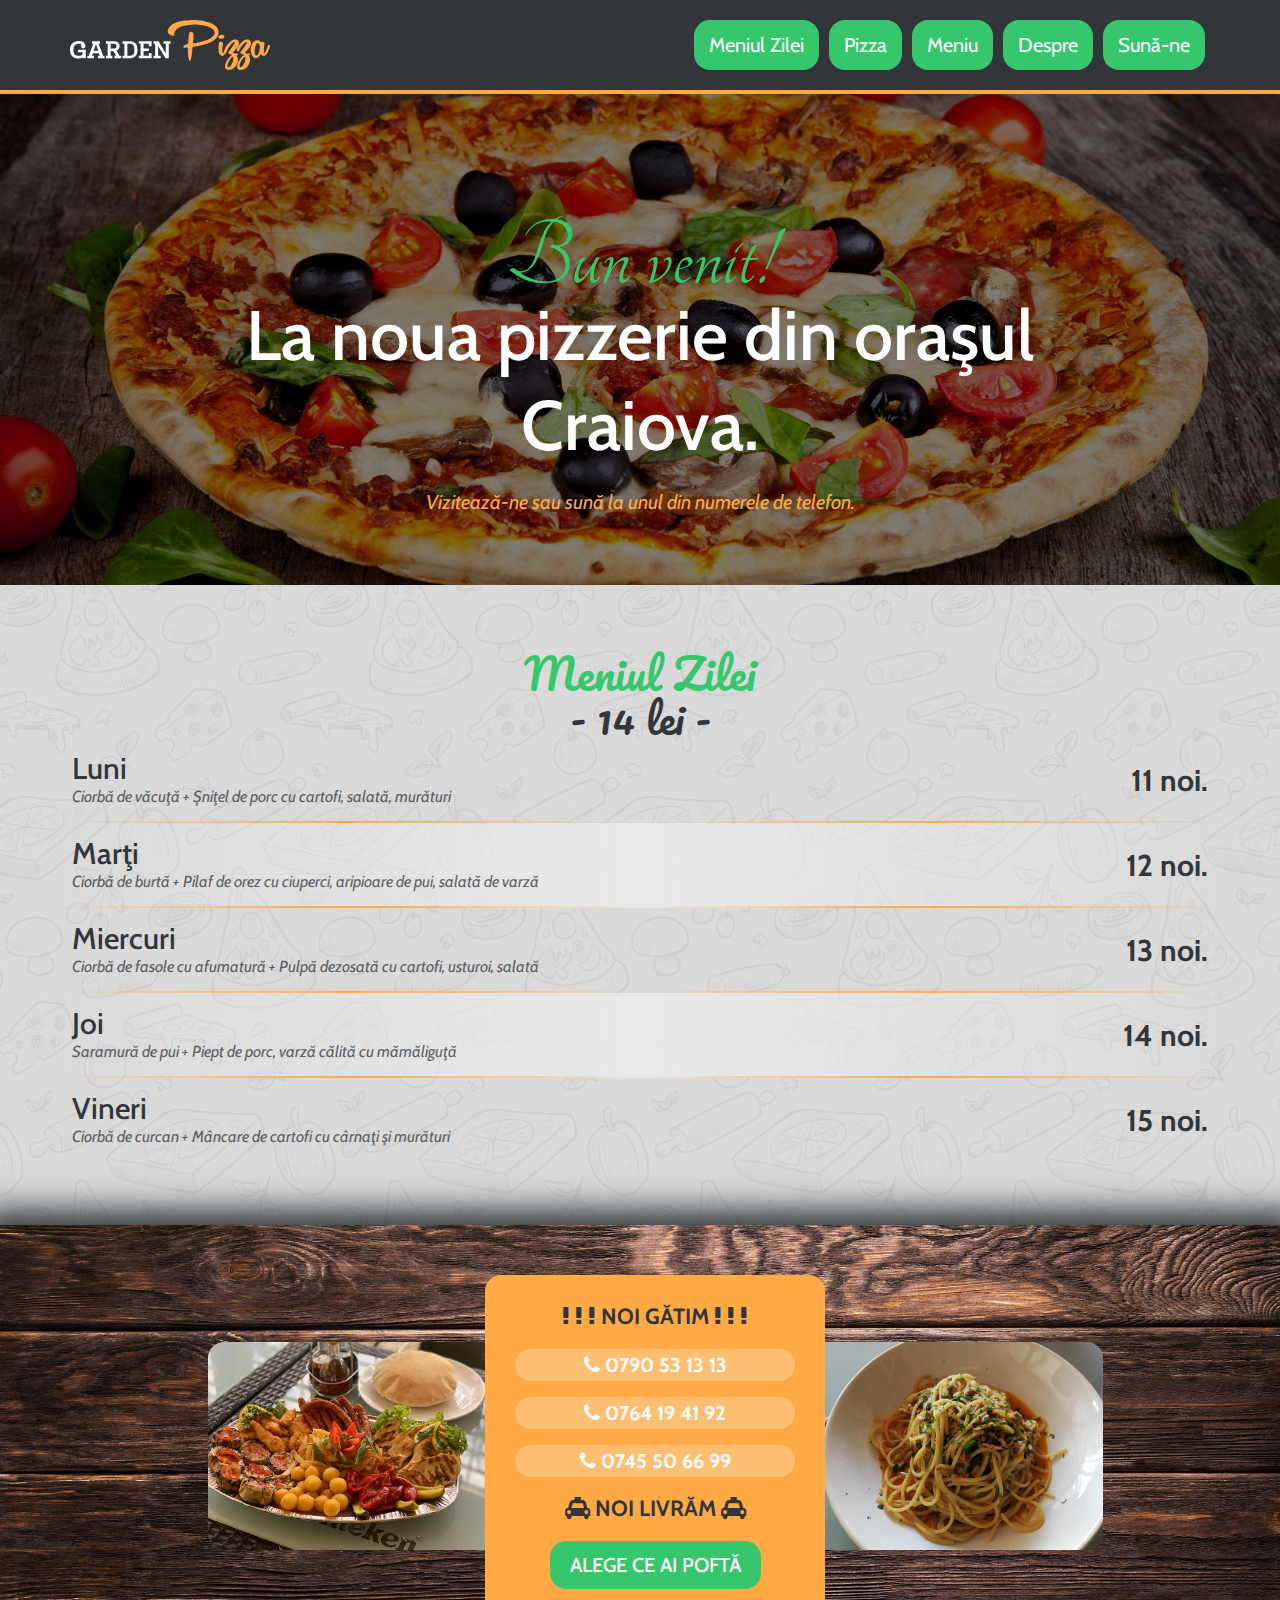
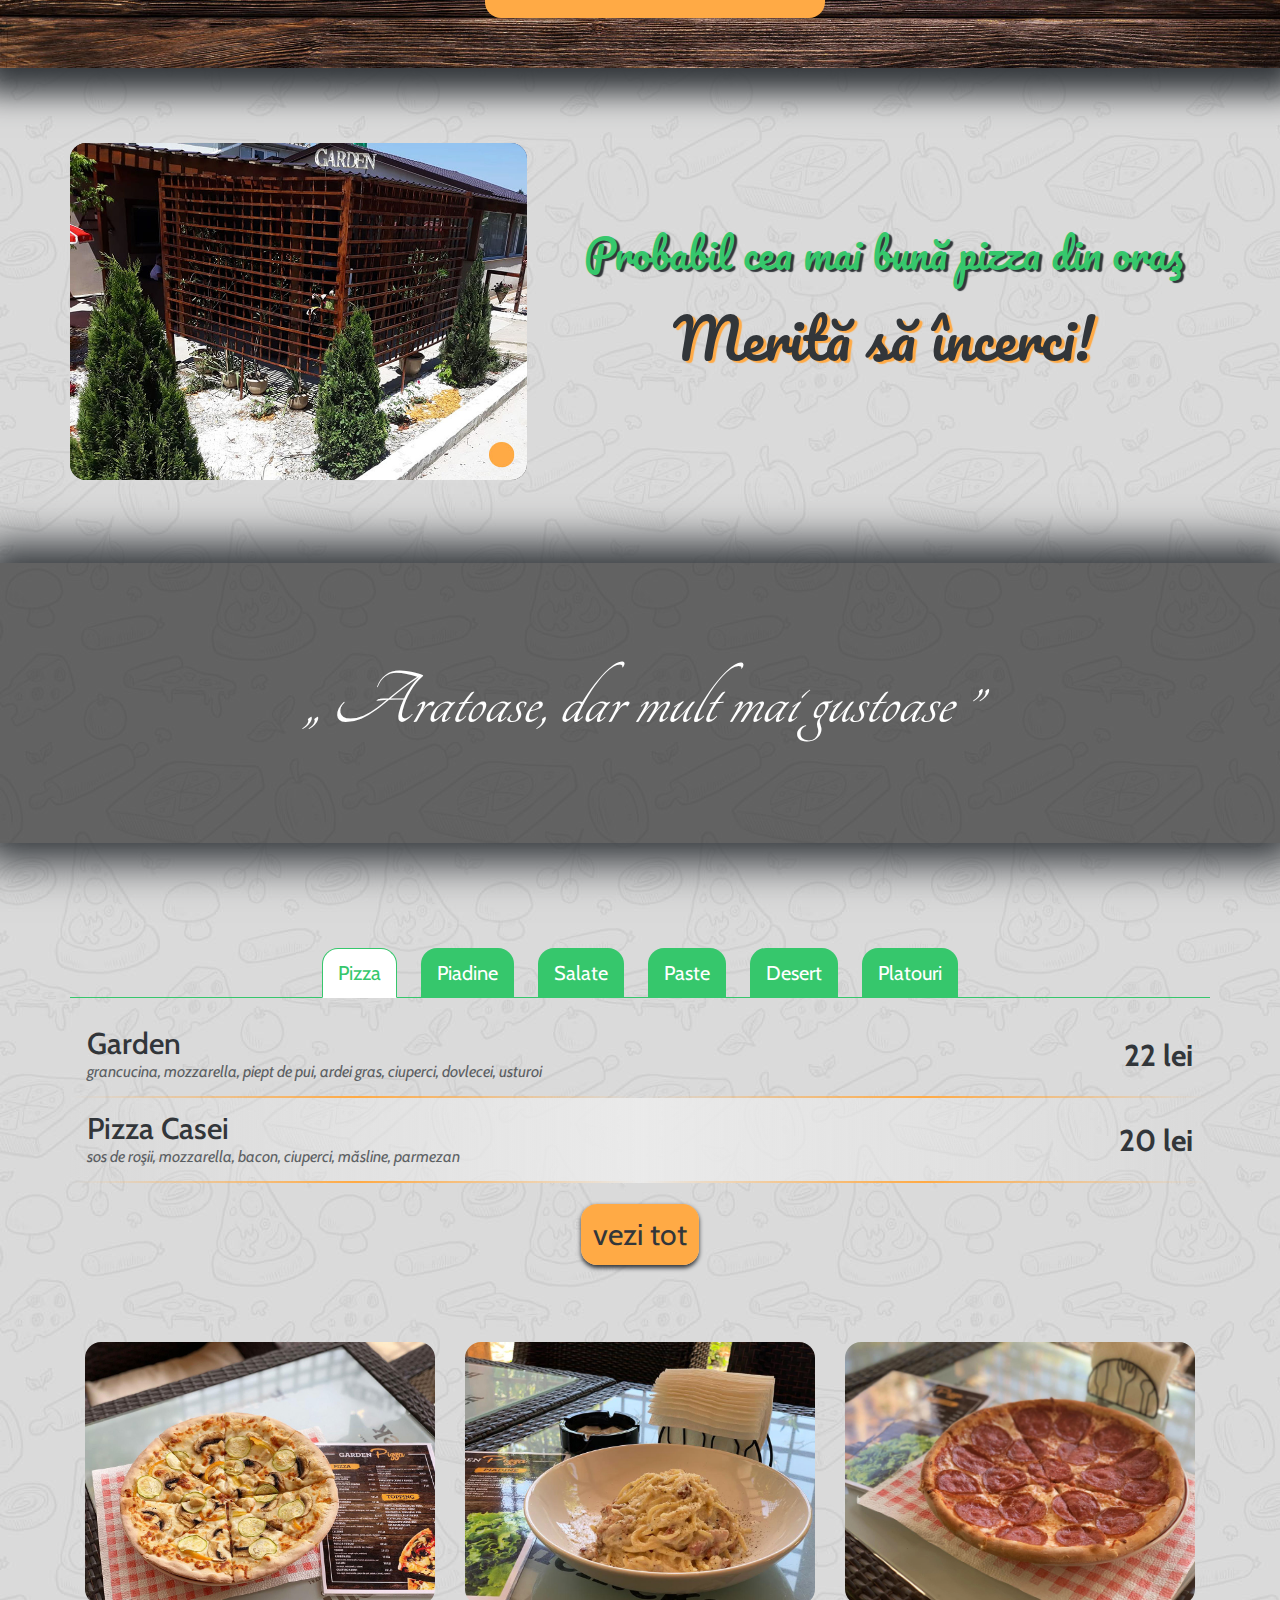
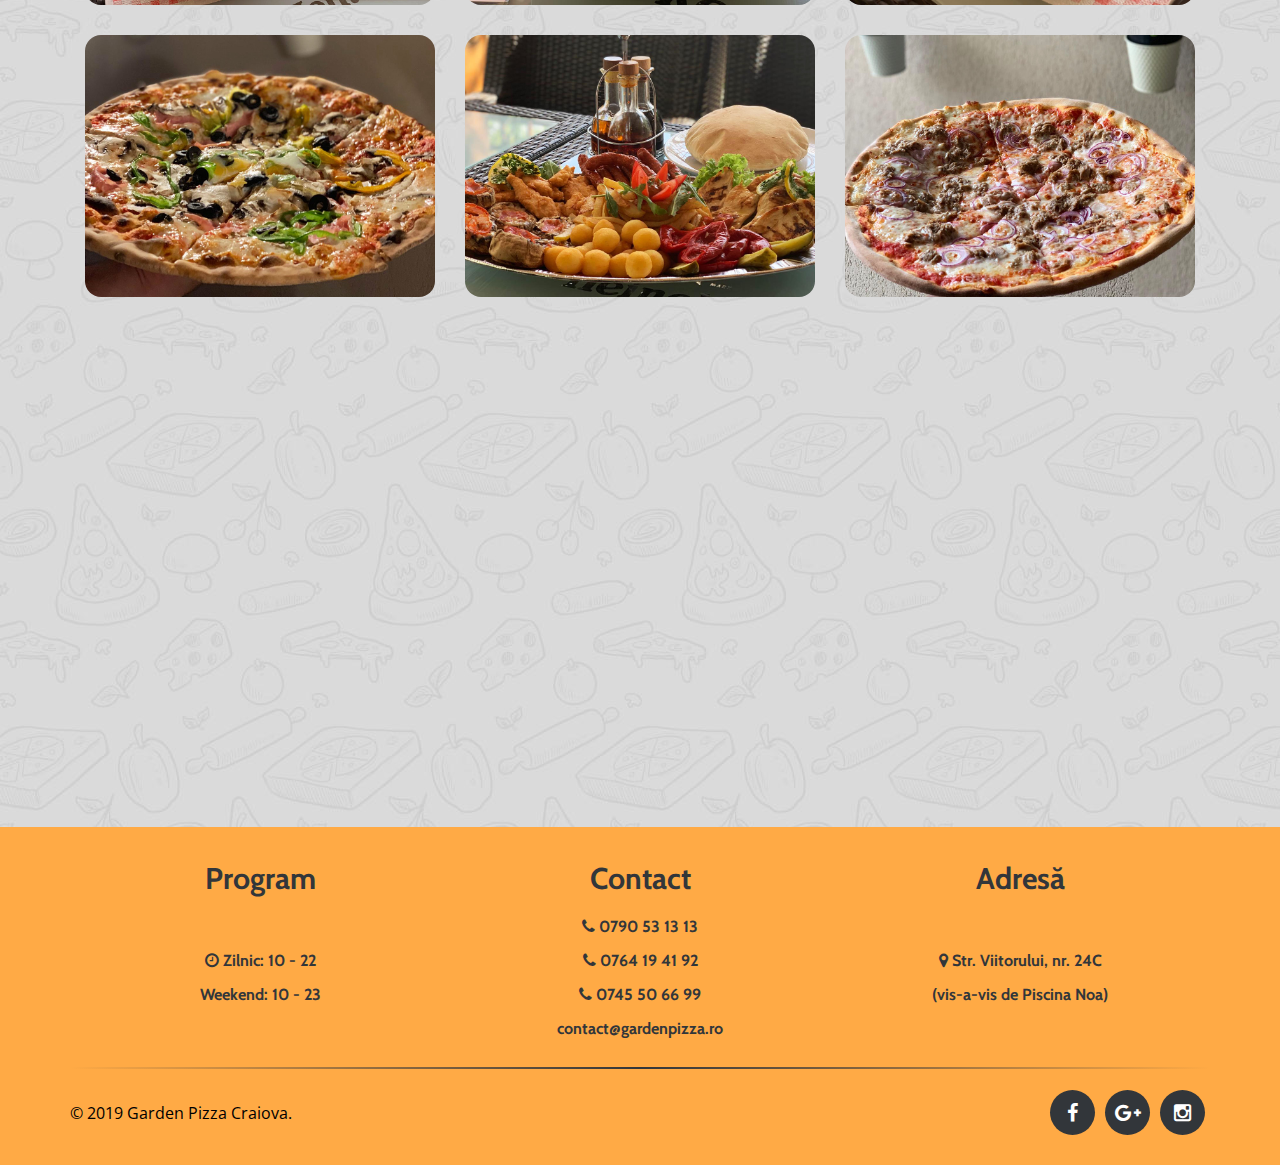
==== index.html @ 4b321a6c "Revert "sarbatori fericite"" ====
<!DOCTYPE html>
<html lang="en">

<head>
    <meta charset="utf-8">
    <meta http-equiv="X-UA-Compatible" content="IE=edge">
    <meta name="viewport" content="width=device-width, initial-scale=1">
    <title>Garden Pizza</title>

    <link rel="shortcut icon" href="assets/favicon.ico" type="image/x-icon">

    <link href="assets/css/font-awesome.css" rel="stylesheet">
    <link href="assets/css/bootstrap.css" rel="stylesheet">

    <link rel="stylesheet" type="text/css" href="assets/css/slick.css">
    <link rel="stylesheet" type="text/css" href="assets/css/bootstrap-datepicker.css">
    <link rel="stylesheet" type="text/css" href="assets/css/magnific-popup.css">

    <link href="style.css" rel="stylesheet">

    <link href='https://fonts.googleapis.com/css?family=Open+Sans' rel='stylesheet' type='text/css'>
    <link href='https://fonts.googleapis.com/css?family=Tangerine' rel='stylesheet' type='text/css'>

    <link href='https://fonts.googleapis.com/css?family=Courgette' rel='stylesheet' type='text/css'>
    <link href='https://fonts.googleapis.com/css?family=Cabin' rel='stylesheet' type='text/css'>
    <link href='https://fonts.googleapis.com/css?family=Pacifico' rel='stylesheet' type='text/css'>
</head>

<body>

    <!-- scroll button -->
    <a class="scrollToTop" href="#">
        <i class="fa fa-angle-double-up" style="margin-top: 10px;"></i>
    </a>
    <!-- scroll button -->

    <!-- header -->
    <header id="gp-header">
        <nav class="navbar navbar-default gp-main-navbar" role="navigation">
            <div class="container">
                <div class="navbar-header">

                    <button type="button" class="navbar-toggle collapsed" data-toggle="collapse" data-target="#navbar"
                        aria-expanded="false" aria-controls="navbar">
                        <span class="sr-only"></span>
                        <span class="icon-bar"></span>
                        <span class="icon-bar"></span>
                        <span class="icon-bar"></span>
                    </button>

                    <a class="navbar-brand" href="index.html"><img src="assets/img/gp.svg" alt="Logo img"></a>

                </div>
                <div id="navbar" class="navbar-collapse collapse">
                    <ul id="top-menu" class="nav navbar-nav navbar-right gp-main-nav">

                        <li class="navbar-item-lg"><a href="meniu/zilei.html">Meniul Zilei</a></li>
                        <li class="navbar-item-lg"><a href="meniu/pizza.html">Pizza</a></li>
                        <li class="navbar-item-lg">
                            <div class="gp-dropdown">
                                <a class="gp-dropbtn">Meniu</a>
                                <div class="gp-dropdown-content" style="min-width: 100px;">
                                    <a href="meniu/piadine.html">Piadine</a>
                                    <a href="meniu/salate.html">Salate</a>
                                    <a href="meniu/paste.html">Paste</a>
                                    <a href="meniu/desert.html">Desert</a>
                                    <a href="meniu/platouri.html">Platouri</a>
                                </div>
                            </div>
                        </li>
                        <li class="navbar-item-lg"><a href="despre.html">Despre</a></li>
                        <li class="navbar-item-lg">
                            <div class="gp-dropdown">
                                <a class="gp-dropbtn">Sun&#259;-ne</a>
                                <div class="gp-dropdown-content" style="min-width: 175px;">
                                    <a href="tel: +40790531313">0790 53 13 13</a>
                                    <a href="tel: +40764194192">0764 19 41 92</a>
                                    <a href="tel: +40745506699">0745 50 66 99</a>
                                </div>
                            </div>
                        </li>

                        <li class="navbar-item-md gp-switch"><a href="meniu/pizza.html">Pizza</a></li>
                        <li class="navbar-item-md gp-switch"><a href="meniu/piadine.html">Piadine</a></li>
                        <li class="navbar-item-md gp-switch"><a href="meniu/salate.html">Salate</a></li>
                        <li class="navbar-item-md gp-switch"><a href="meniu/paste.html">Paste</a></li>
                        <li class="navbar-item-md gp-switch"><a href="meniu/desert.html">Desert</a></li>
                        <li class="navbar-item-md gp-switch"><a href="meniu/platouri.html">Platouri</a></li>
                        <li class="navbar-item-md gp-switch" id="mobile-call"><a>Sun&#259;-ne</a></li>
                        <li class="navbar-item-md gp-switch-tel"><a href="meniu/zilei.html">Meniul Zilei</a></li>
                        <li class="navbar-item-md gp-switch-tel" id="mobile-menu"><a>Meniu</a></li>
                        <li class="navbar-item-md gp-switch-tel"><a href="despre.html">Despre</a></li>
                        <li class="navbar-item-md gp-switch-tel"><a href="tel: +40790531313">0790 53 13 13</a></li>
                        <li class="navbar-item-md gp-switch-tel"><a href="tel: +40764194192">0764 19 41 92</a></li>
                        <li class="navbar-item-md gp-switch-tel"><a href="tel: +40745506699">0745 50 66 99</a></li>
                    </ul>
                </div>
            </div>
        </nav>
    </header>
    <!-- header -->

    <!-- slider  -->
    <section id="gp-slider">
        <div class="gp-slider-area">

            <div class="gp-top-slider">

                <div class="gp-top-slider-single">
                    <img src="assets/img/slider/1.jpg" alt="img">
                    <div class="gp-top-slider-content">
                        <span class="gp-slider-small-title">Bun venit!</span>
                        <h2 class="gp-slider-title">La noua pizzerie din ora&#351;ul Craiova.</h2>
                        <p>Viziteaz&#259;-ne sau sun&#259; la unul din numerele de telefon.</p>
                    </div>
                </div>

                <div class="gp-top-slider-single">
                    <img src="assets/img/slider/2.jpg" alt="img">
                    <div class="gp-top-slider-content">
                        <span class="gp-slider-small-title">Garden</span>
                        <h2 class="gp-slider-title">O loca&#355;ie retras&#259; &#238;n afara ora&#351;ului.</h2>
                        <p>Vino s&#259; savurezi preparatele noastre &#238;ntr-un mediu relaxant.</p>
                    </div>
                </div>

                <div class="gp-top-slider-single">
                    <img src="assets/img/slider/3.jpg" alt="img">
                    <div class="gp-top-slider-content">
                        <span class="gp-slider-small-title">Pizza</span>
                        <h2 class="gp-slider-title">Un meniu diversificat &#351;i delicios.</h2>
                        <p>Alege pizza, paste, piadine, salate sau unul din platouri.</p>
                    </div>
                </div>

            </div>
        </div>
    </section>
    <!-- slider  -->

    <section class="gp-menu-wrapper" id="gp-daily-menu">
        <div class="container">
            <div class="row">
                <div class="col-md-12">
                    <div id="MeniuHTML"></div>
                </div>
            </div>
        </div>
    </section>

    <section id="cook-delecious">
        <div class="container">
            <div class="row">
                <div class="col-md-12">
                    <div class="cook-delecious">
                        <div class="container">
                            <div class="container-fluid">
                                <div class="col-md-3 col-md-offset-1">
                                    <div class="first-image">
                                        <img src="assets/img/cook_01.jpg" alt="">
                                    </div>
                                </div>

                                <div class="col-md-4">
                                    <div class="cook-content">
                                        <h4 class="we-cook">
                                            <i class="fa fa-exclamation" style=""></i>
                                            <i class="fa fa-exclamation" style=""></i>
                                            <i class="fa fa-exclamation" style=""></i> Noi g&#259;tim <i
                                                class="fa fa-exclamation" style=""></i>
                                            <i class="fa fa-exclamation" style=""></i>
                                            <i class="fa fa-exclamation" style=""></i>
                                            <!-- Noi g&#259;tim -->
                                        </h4>

                                        <div class="contact-content">

                                            <a href="tel: +40790531313" class="gp-hover"><span
                                                    class="fa fa-phone contact-phone"></span>
                                                0790 53 13 13</a>
                                        </div>
                                        <div class="contact-content">
                                            <a href="tel: +40764194192" class="gp-hover"><span
                                                    class="fa fa-phone contact-phone"></span>
                                                0764 19 41 92</a>
                                        </div>
                                        <div class="contact-content">
                                            <a href="tel: +40745506699" class="gp-hover"><span
                                                    class="fa fa-phone contact-phone"></span>
                                                0745 50 66 99</a>
                                        </div>
                                        <h4 class="we-send">
                                            <i class="fa fa-taxi"></i>
                                            Noi livr&#259;m
                                            <i class="fa fa-taxi"></i>
                                        </h4>

                                        <h6><a href="#gp-menu">Alege ce ai poft&#259;</a></h6>
                                    </div>
                                </div>

                                <div class="col-md-3">
                                    <div class="second-image">
                                        <img src="assets/img/cook_02.jpg" alt="">
                                    </div>
                                </div>
                            </div>
                        </div>
                    </div>
                </div>
            </div>
    </section>

    <!-- about us -->
    <section id="gp-about-us">
        <div class="container">
            <div class="row">
                <div class="col-md-12">
                    <div class="gp-about-us-area">

                        <div class="row">
                            <div class="col-md-5">
                                <div class="gp-about-us-left">
                                    <img class="bottom" src="assets/img/about-dark.jpg" />
                                    <img class="top" src="assets/img/about-light.jpg" />
                                </div>
                            </div>
                            <div class="col-md-7">
                                <div class="gp-about-us-right">
                                    <h2>Probabil cea mai bun&#259; pizza din ora&#351;</h2>
                                    <h1>Merit&#259; s&#259; &#238;ncerci!</h1>
                                </div>
                            </div>
                        </div>
                    </div>
                </div>
            </div>
        </div>
    </section>
    <!-- about us -->

    <section id="gp-counter">
        <div class="gp-counter-overlay">
            <div class="container">
                <div class="row">
                    <div class="col-md-12">
                        <div class="gp-counter-area">

                            <div class="gp-counter-nav">
                                „ Aratoase, dar mult mai gustoase ”
                            </div>

                        </div>
                    </div>
                </div>
            </div>
        </div>
    </section>

    <!-- menu -->
    <section id="gp-menu">
        <div class="container">
            <div class="row">
                <div class="col-md-12">
                    <div class="mu-restaurant-menu-area">
                        <div class="mu-restaurant-menu-content">
                            <ul class="nav nav-tabs mu-restaurant-menu">
                                <li class="active"><a href="#pizza" data-toggle="tab">Pizza</a></li>
                                <li><a href="#piadine" data-toggle="tab">Piadine</a></li>
                                <li><a href="#salate" data-toggle="tab">Salate</a></li>
                                <li><a href="#paste" data-toggle="tab">Paste</a></li>
                                <li><a href="#desert" data-toggle="tab">Desert</a></li>
                                <li><a href="#platouri" data-toggle="tab">Platouri</a></li>
                            </ul>

                            <div class="tab-content">
                                <div class="tab-pane fade in active" id="pizza">
                                    <div class="mu-tab-content-area">
                                        <div class="row">
                                            <div class="col-md-12">
                                                <ul class="mu-menu-item-nav">
                                                    <li>
                                                        <div class="row gp-menu-row">
                                                            <div class="col col-xs-9">
                                                                <h2 class="gp-menu-name">Garden</h2>
                                                                <p class="gp-menu-info">grancucina, mozzarella, piept de
                                                                    pui, ardei gras, ciuperci, dovlecei, usturoi</p>
                                                            </div>
                                                            <div class="col col-xs-3">
                                                                <h2 class="gp-menu-price"><span class="gp-price">22
                                                                        lei</span></h2>
                                                            </div>
                                                        </div>
                                                    </li>
                                                    <li>
                                                        <div class="row gp-menu-row gp-menu-row-bg">
                                                            <div class="col col-xs-9">
                                                                <h2 class="gp-menu-name">Pizza Casei</h2>
                                                                <p class="gp-menu-info">sos de ro&#351;ii, mozzarella,
                                                                    bacon, ciuperci, m&#259;sline, parmezan</p>
                                                            </div>
                                                            <div class="col col-xs-3">
                                                                <h2 class="gp-menu-price"><span class="gp-price">20
                                                                        lei</span></h2>
                                                            </div>
                                                        </div>
                                                    </li>
                                                    <li>
                                                        <div class="row gp-menu-row" style="border: 0;">
                                                            <div class="col col-xs-12 gp-menu-more">
                                                                <span><a href="meniu/pizza.html">vezi tot</a></span>
                                                            </div>
                                                        </div>
                                                    </li>
                                                </ul>
                                            </div>
                                        </div>
                                    </div>
                                </div>
                                <div class="tab-pane fade " id="piadine">
                                    <div class="mu-tab-content-area">
                                        <div class="row">
                                            <div class="col-md-12">
                                                <ul class="mu-menu-item-nav">
                                                    <li>
                                                        <div class="row gp-menu-row">
                                                            <div class="col col-xs-9">
                                                                <h2 class="gp-menu-name">Salami</h2>
                                                                <p class="gp-menu-info">salam, mozzarella, salat&#259;,
                                                                    maionez&#259;</p>
                                                            </div>
                                                            <div class="col col-xs-3">
                                                                <h2 class="gp-menu-price"><span class="gp-price">11
                                                                        lei</span></h2>
                                                            </div>
                                                        </div>
                                                    </li>
                                                    <li>
                                                        <div class="row gp-menu-row gp-menu-row-bg">
                                                            <div class="col col-xs-9">
                                                                <h2 class="gp-menu-name">Pollo</h2>
                                                                <p class="gp-menu-info">salat&#259;, piept de pui,
                                                                    castrave&#355;i proaspe&#355;i, ro&#351;ii,
                                                                    m&#259;sline</p>
                                                            </div>
                                                            <div class="col col-xs-3">
                                                                <h2 class="gp-menu-price"><span class="gp-price">17
                                                                        lei</span></h2>
                                                            </div>
                                                        </div>
                                                    </li>
                                                    <li>
                                                        <div class="row gp-menu-row" style="border: 0;">
                                                            <div class="col col-xs-12 gp-menu-more">
                                                                <span><a href="meniu/piadine.html">vezi tot</a></span>
                                                            </div>
                                                        </div>
                                                    </li>
                                                </ul>
                                            </div>
                                        </div>
                                    </div>
                                </div>
                                <div class="tab-pane fade " id="salate">
                                    <div class="mu-tab-content-area">
                                        <div class="row">
                                            <div class="col-md-12">
                                                <ul class="mu-menu-item-nav">
                                                    <li>
                                                        <div class="row gp-menu-row">
                                                            <div class="col col-xs-9">
                                                                <h2 class="gp-menu-name">Garden</h2>
                                                                <p class="gp-menu-info">rucola, prosciutto crudo,
                                                                    parmezan, ro&#351;ii cherry, crutoane, dressing,
                                                                    o&#355;et balsamic</p>
                                                            </div>
                                                            <div class="col col-xs-3">
                                                                <h2 class="gp-menu-price"><span class="gp-price">24
                                                                        lei</span></h2>
                                                            </div>
                                                        </div>
                                                    </li>
                                                    <li>
                                                        <div class="row gp-menu-row gp-menu-row-bg">
                                                            <div class="col col-xs-9">
                                                                <h2 class="gp-menu-name">Greca</h2>
                                                                <p class="gp-menu-info">castrave&#355;i proaspe&#355;i,
                                                                    ro&#351;ii proaspete, br&#226;nz&#259;,
                                                                    m&#259;sline, ceap&#259;, ou, dressing</p>
                                                            </div>
                                                            <div class="col col-xs-3">
                                                                <h2 class="gp-menu-price"><span class="gp-price">22
                                                                        lei</span></h2>
                                                            </div>
                                                        </div>
                                                    </li>
                                                    <li>
                                                        <div class="row gp-menu-row" style="border: 0;">
                                                            <div class="col col-xs-12 gp-menu-more">
                                                                <span><a href="meniu/salate.html">vezi tot</a></span>
                                                            </div>
                                                        </div>
                                                    </li>
                                                </ul>
                                            </div>
                                        </div>
                                    </div>
                                </div>
                                <div class="tab-pane fade " id="paste">
                                    <div class="mu-tab-content-area">
                                        <div class="row">
                                            <div class="col-md-12">
                                                <ul class="mu-menu-item-nav">
                                                    <li>
                                                        <div class="row gp-menu-row">
                                                            <div class="col col-xs-9">
                                                                <h2 class="gp-menu-name">Spaghete Carbonara</h2>
                                                                <p class="gp-menu-info">grancucina, bacon, ou, parmezan,
                                                                    piper</p>
                                                            </div>
                                                            <div class="col col-xs-3">
                                                                <h2 class="gp-menu-price"><span class="gp-price">22
                                                                        lei</span></h2>
                                                            </div>
                                                        </div>
                                                    </li>
                                                    <li>
                                                        <div class="row gp-menu-row gp-menu-row-bg">
                                                            <div class="col col-xs-9">
                                                                <h2 class="gp-menu-name">Penne Amatriciana</h2>
                                                                <p class="gp-menu-info">sos ro&#351;u, bacon, parmezan,
                                                                    ceap&#259;, usturoi</p>
                                                            </div>
                                                            <div class="col col-xs-3">
                                                                <h2 class="gp-menu-price"><span class="gp-price">20
                                                                        lei</span></h2>
                                                            </div>
                                                        </div>
                                                    </li>
                                                    <li>
                                                        <div class="row gp-menu-row" style="border: 0;">
                                                            <div class="col col-xs-12 gp-menu-more">
                                                                <span><a href="meniu/paste.html">vezi tot</a></span>
                                                            </div>
                                                        </div>
                                                    </li>
                                                </ul>
                                            </div>
                                        </div>
                                    </div>
                                </div>
                                <div class="tab-pane fade " id="desert">
                                    <div class="mu-tab-content-area">
                                        <div class="row">
                                            <div class="col-md-12">
                                                <ul class="mu-menu-item-nav">
                                                    <li>
                                                        <div class="row gp-menu-row">
                                                            <div class="col col-xs-9">
                                                                <h2 class="gp-menu-name">Papana&#351;i</h2>
                                                                <p class="gp-menu-info">350g</p>
                                                            </div>
                                                            <div class="col col-xs-3">
                                                                <h2 class="gp-menu-price"><span class="gp-price">15
                                                                        lei</span></h2>
                                                            </div>
                                                        </div>
                                                    </li>
                                                    <li>
                                                        <div class="row gp-menu-row gp-menu-row-bg">
                                                            <div class="col col-xs-9">
                                                                <h2 class="gp-menu-name">Cl&#259;tite</h2>
                                                                <p class="gp-menu-info">2 buc&#259;&#355;i</p>
                                                            </div>
                                                            <div class="col col-xs-3">
                                                                <h2 class="gp-menu-price"><span class="gp-price">8
                                                                        lei</span></h2>
                                                            </div>
                                                        </div>
                                                    </li>
                                                    <li>
                                                        <div class="row gp-menu-row" style="border: 0;">
                                                            <div class="col col-xs-12 gp-menu-more">
                                                                <span><a href="meniu/desert.html">vezi tot</a></span>
                                                            </div>
                                                        </div>
                                                    </li>
                                                </ul>
                                            </div>
                                        </div>
                                    </div>
                                </div>
                                <div class="tab-pane fade " id="platouri">
                                    <div class="mu-tab-content-area">
                                        <div class="row">
                                            <div class="col-md-12">
                                                <ul class="mu-menu-item-nav">
                                                    <li>
                                                        <div class="row gp-menu-row">
                                                            <div class="col col-xs-9">
                                                                <h2 class="gp-menu-name">Aperitiv 900g</h2>
                                                                <p class="gp-menu-info">salam uscat 80g, &#351;unc&#259;
                                                                    presat&#259; 80g, ca&#351;caval 100g,
                                                                    telemea 100g,</p>
                                                                <p class="gp-menu-info">bacon 80g, ro&#351;ii 1500g,
                                                                    castrave&#355;i 150g, m&#259;sline 60g, ceap&#259;
                                                                    ro&#351;i 100g</p>
                                                            </div>
                                                            <div class="col col-xs-3">
                                                                <h2 class="gp-menu-price"><span class="gp-price">38
                                                                        lei</span></h2>
                                                            </div>
                                                        </div>
                                                    </li>
                                                    <li>
                                                        <div class="row gp-menu-row gp-menu-row-bg">
                                                            <div class="col col-xs-9">
                                                                <h2 class="gp-menu-name">Mix Grill 1850g</h2>
                                                                <p class="gp-menu-info">cotlet de porc 250g,
                                                                    piept de pui 250g, mici (6 buc)
                                                                    450g-500g,</p>
                                                                <p class="gp-menu-info">c&#226;rn&#259;ciori 300g,
                                                                    cartofi &#355;&#259;r&#259;ne&#351;ti 350g,
                                                                    mur&#259;turi 200g, turti&#355;e</p>
                                                            </div>
                                                            <div class="col col-xs-3">
                                                                <h2 class="gp-menu-price"><span class="gp-price">75
                                                                        lei</span></h2>
                                                            </div>
                                                        </div>
                                                    </li>
                                                    <li>
                                                        <div class="row gp-menu-row" style="border: 0;">
                                                            <div class="col col-xs-12 gp-menu-more">
                                                                <span><a href="meniu/platouri.html">vezi tot</a></span>
                                                            </div>
                                                        </div>
                                                    </li>
                                                </ul>
                                            </div>
                                        </div>
                                    </div>
                                </div>
                            </div>
                        </div>
                    </div>
                </div>
            </div>
        </div>
    </section>
    <!-- menu -->

    <section id="gp-gallery">
        <div class="container">
            <div class="row">
                <div class="col-md-12">
                    <div class="gp-gallery-area">

                        <div class="gp-gallery-content">
                            <div class="gp-gallery-body">

                                <div class="gp-single-gallery col-md-4">
                                    <div class="gp-single-gallery-item">
                                        <figure class="gp-single-gallery-img">
                                            <a class="gp-imglink" href="assets/img/gallery/1.jpg">
                                                <img alt="img" src="assets/img/gallery/1.jpg">
                                                <div class="gp-single-gallery-info">
                                                    <img class="gp-view-btn" src="assets/img/plus.png"
                                                        alt="plus icon img">
                                                </div>
                                            </a>
                                        </figure>
                                    </div>
                                </div>

                                <div class="gp-single-gallery col-md-4">
                                    <div class="gp-single-gallery-item">
                                        <figure class="gp-single-gallery-img">
                                            <a class="gp-imglink" href="assets/img/gallery/2.jpg">
                                                <img alt="img" src="assets/img/gallery/2.jpg">
                                                <div class="gp-single-gallery-info">
                                                    <img class="gp-view-btn" src="assets/img/plus.png"
                                                        alt="plus icon img">
                                                </div>
                                            </a>
                                        </figure>
                                    </div>
                                </div>

                                <div class="gp-single-gallery col-md-4">
                                    <div class="gp-single-gallery-item">
                                        <figure class="gp-single-gallery-img">
                                            <a class="gp-imglink" href="assets/img/gallery/3.jpg">
                                                <img alt="img" src="assets/img/gallery/3.jpg">
                                                <div class="gp-single-gallery-info">
                                                    <img class="gp-view-btn" src="assets/img/plus.png"
                                                        alt="plus icon img">
                                                </div>
                                            </a>
                                        </figure>
                                    </div>
                                </div>

                                <div class="gp-single-gallery col-md-4">
                                    <div class="gp-single-gallery-item">
                                        <figure class="gp-single-gallery-img">
                                            <a class="gp-imglink" href="assets/img/gallery/4.jpg">
                                                <img alt="img" src="assets/img/gallery/4.jpg">
                                                <div class="gp-single-gallery-info">
                                                    <img class="gp-view-btn" src="assets/img/plus.png"
                                                        alt="plus icon img">
                                                </div>
                                            </a>
                                        </figure>
                                    </div>
                                </div>

                                <div class="gp-single-gallery col-md-4">
                                    <div class="gp-single-gallery-item">
                                        <figure class="gp-single-gallery-img">
                                            <a class="gp-imglink" href="assets/img/gallery/5.jpg">
                                                <img alt="img" src="assets/img/gallery/5.jpg">
                                                <div class="gp-single-gallery-info">
                                                    <img class="gp-view-btn" src="assets/img/plus.png"
                                                        alt="plus icon img">
                                                </div>
                                            </a>
                                        </figure>
                                    </div>
                                </div>

                                <div class="gp-single-gallery col-md-4">
                                    <div class="gp-single-gallery-item">
                                        <figure class="gp-single-gallery-img">
                                            <a class="gp-imglink" href="assets/img/gallery/6.jpg">
                                                <img alt="img" src="assets/img/gallery/6.jpg">
                                                <div class="gp-single-gallery-info">
                                                    <img class="gp-view-btn" src="assets/img/plus.png"
                                                        alt="plus icon img">
                                                </div>
                                            </a>
                                        </figure>
                                    </div>
                                </div>

                            </div>
                        </div>

                    </div>
                </div>
            </div>
        </div>
        </div>
        </div>
    </section>

    <!-- google map -->
    <section id="gp-map">
        <iframe
            src="https://www.google.com/maps/embed?pb=!1m18!1m12!1m3!1d4800.953969488684!2d23.864789293730933!3d44.31685116449237!2m3!1f0!2f0!3f0!3m2!1i1024!2i768!4f13.1!3m3!1m2!1s0x4752d755d159f809%3A0x7858b5947b3c184d!2sGarden%20Pizza!5e0!3m2!1sen!2sro!4v1569175805114!5m2!1sen!2sro"
            width="100%" height="100%" frameborder="0" allowfullscreen=""></iframe>
    </section>
    <!-- google map -->

    <!-- footer -->
    <footer id="gp-footer">
        <div class="container">
            <div class="row">
                <div class="col-md-12">
                    <div class="gp-footer-area">
                        <div class="col-md-12 no-padding text-center" style="font-weight: bold; margin-bottom: 16px;">
                            <div class="col-md-4 column-footer">
                                <h2 style="font-weight: bold;">Program</h2>
                                <p class="footer-item-md"><a><span><br></span></a></p>
                                <p><span class="fa fa-clock-o"></span> Zilnic: 10 - 22</p>
                                <p>Weekend: 10 - 23</p>
                            </div>
                            <div class="col-md-4 column-footer">
                                <h2 style="font-weight: bold;">Contact</h2>
                                <p><a href="tel: +40790531313" class="gp-shadow"><span class="fa fa-phone"></span> 0790 53 13 13</a></p>
                                <p><a href="tel: +40764194192" class="gp-shadow"><span class="fa fa-phone"></span> 0764 19 41 92</a></p>
                                <p><a href="tel: +40745506699" class="gp-shadow"><span class="fa fa-phone"></span> 0745 50 66 99</a></p>
                                <p>contact@gardenpizza.ro</p>
                                <!-- <p><span class="fa fa-envelope-o"></span> contact@gardenpizza.ro</p> -->
                            </div>
                            <div class="col-md-4 column-footer">
                                <h2 style="font-weight: bold;">Adres&#259;</h2>
                                <p class="footer-item-md"><a><span><br></span></a></p>
                                <p><span class="fa fa-map-marker"></span> Str. Viitorului, nr. 24C</p>
                                <p>(vis-a-vis de Piscina Noa)</p>
                            </div>
                        </div>
                        <div class="col-md-12 no-padding gp-footer-end" style="padding-top: 16px;">
                            <div class="gp-footer-copyright">
                                <p class="no-margin">&copy; 2019 Garden Pizza Craiova.</p>
                            </div>
                            <div class="gp-footer-social">
                                <a href="https://www.facebook.com/Garden-Pizza-462083171257729/">
                                    <span class="fa fa-facebook"></span></a>
                                <a href="https://website-4138154070103958998182-pizzarestaurant.business.site">
                                    <span class="fa fa-google-plus"></span></a>
                                <a href="https://www.instagram.com/garden_pizza_/">
                                    <span class="fa fa-instagram"></span></a>
                            </div>
                        </div>

                    </div>
                </div>
            </div>
        </div>
    </footer>
    <!-- footer -->

    <!-- jQuery library -->
    <script src="assets/js/jquery.min.js"></script>
    <!-- Include all compiled plugins (below), or include individual files as needed -->
    <script src="assets/js/bootstrap.js"></script>
    <!-- Slick slider -->
    <script type="text/javascript" src="assets/js/slick.js"></script>
    <!-- Counter -->
    <script type="text/javascript" src="assets/js/simple-animated-counter.js"></script>
    <!-- Gallery Lightbox -->
    <script type="text/javascript" src="assets/js/jquery.magnific-popup.min.js"></script>
    <!-- Date Picker -->
    <script type="text/javascript" src="assets/js/bootstrap-datepicker.js"></script>
    <!-- Ajax contact form  -->
    <script type="text/javascript" src="assets/js/app.js"></script>
    <!-- Custom js -->
    <script src="assets/js/custom.js"></script>

    <script>
        $.getJSON("data/meniu.json", function (data) {
            var html = '';
            html += '<div class="gp-menu-title" style="margin-bottom: 0;">';
            html += ' <h1 style="margin-bottom: 0;">Meniul Zilei</h1>';
            html += ' <h2 style="margin-bottom: 0; color: var(--gp-gray)">- ' + data[0].pret + ' lei -</h2>';
            html += '</div>';

            $.each(data[0].meniu, function (index, value) {
                html += '<div class="row gp-menu-row">';
                html += ' <div class="col col-xs-9">';
                html += '  <h2 class="gp-menu-name">' + value.nume + '</h2>';
                html += '  <p class="gp-menu-info">' + value.info + '</p>';
                html += ' </div>';
                html += ' <div class="col col-xs-3">';
                html += '  <h2 class="gp-menu-price"><span class="gp-price">' + value.data +
                    '</span></h2>';
                html += ' </div>';
                html += '</div>';
            });

            $('#MeniuHTML').html(html);
        });
    </script>

</body>

</html>
---- style.css ----
/* Table of Content
==================================================
#BASIC TYPOGRAPHY
#HEADER SECTION
#NAVBAR SECTION
#SLIDER SECTION
#ABOUT US SECTION
#COUNTER SECTION
#MENU ITEM SECTION
#RESERVATION SECTION
#GALLERY SECTION
#TESTIMONIAL SECTION
#CHEF SECTION
#CONTACT SECTION
#MAP SECTION
#FOOTER SECTION
#RESPONSIVE DESIGN
*/
@import "variables.css";

body {
  background-image: url('assets/img/pattern.jpg');
  background-color: var(--gp-white-da);
  font-family: "Cabin", "Open Sans";
  color: var(--gp-gray);
  font-size: 16px;
  overflow-x: hidden;
  line-height: 24px;
}

.no-padding {
  padding: 0;
}

.no-margin {
  margin: 0;
}

ul {
  padding: 0;
  margin: 0;
  list-style: none;
}

a {
  text-decoration: none;
  color: inherit;
}

a:hover,
a:focus {
  outline: none;
  text-decoration: none;
}

a.gp-shadow:hover {
  text-shadow: 1px 2px 3px var(--gp-scnd);
}

a.gp-hover:hover {
  color: var(--gp-scnd);
}

img {
  border: none;
  max-width: 100%;
}

.main-wrapper {
  margin-top: 90px;
}

.gp-readmore-btn {
  background-color: #fff;
  font-family: "Open Sans", sans-serif;
  display: inline-block;
  font-size: 16px;
  padding: 15px 35px;
  position: relative;
  -webkit-transition: all 0.5s;
  -moz-transition: all 0.5s;
  -ms-transition: all 0.5s;
  -o-transition: all 0.5s;
  transition: all 0.5s;
}

.gp-readmore-btn::after {
  bottom: 5px;
  content: "";
  left: 5px;
  position: absolute;
  right: 5px;
  top: 5px;
  -webkit-transition: all 0.2s;
  -moz-transition: all 0.2s;
  -ms-transition: all 0.2s;
  -o-transition: all 0.2s;
  transition: all 0.2s;
}

.gp-readmore-btn:hover,
.gp-readmore-btn:focus {
  color: #fff;
}

.gp-readmore-btn:hover::after,
.gp-readmore-btn:focus::after {
  bottom: 0px;
  content: "";
  left: 0px;
  right: 0px;
  top: 0px;
}

.gp-browsmore-btn {
  background-color: #fff;
  border: 1px solid #ccc;
  display: inline-block;
  font-size: 16px;
  line-height: 18px;
  letter-spacing: 0.5px;
  padding: 12px 25px;
  -webkit-transition: all 0.5s;
  -moz-transition: all 0.5s;
  -ms-transition: all 0.5s;
  -o-transition: all 0.5s;
  transition: all 0.5s;
}

.gp-browsmore-btn:hover,
.gp-browsmore-btn:focus {
  color: #fff;
}

.gp-send-btn {
  background-color: transparent;
  border: 1px solid #ccc;
  display: inline-block;
  font-size: 16px;
  padding: 10px 18px;
  -webkit-transition: all 0.5s;
  -moz-transition: all 0.5s;
  -ms-transition: all 0.5s;
  -o-transition: all 0.5s;
  transition: all 0.5s;
}

.gp-send-btn:hover,
.gp-send-btn:focus {
  color: #fff;
}

/* HEADER SECTION */

#gp-header {
  background-color: var(--gp-gray);
  border-bottom: 4px solid var(--gp-main);
  position: fixed;
  left: 0;
  top: 0;
  right: 0;
  width: 100%;
  z-index: 999;
}

/* NAVBAR SECTION */

.gp-switch-tel {
  display: none;
}

.gp-main-navbar {
  background-color: transparent;
  border: none;
  padding: 20px 0;
  border-radius: 0;
  margin-bottom: 0;
  -webkit-transition: all 0.5s;
  -moz-transition: all 0.5s;
  -ms-transition: all 0.5s;
  -o-transition: all 0.5s;
  transition: all 0.5s;
}

.gp-main-navbar .gp-main-nav {
  /* font-family: "Open Sans", sans-serif; */
  font-size: 20px;
}

.gp-main-navbar .gp-main-nav li a {
  color: #fff;
  background-color: var(--gp-scnd);
  border-radius: 16px;
  -webkit-transition: all 0.5s;
  -moz-transition: all 0.5s;
  -ms-transition: all 0.5s;
  -o-transition: all 0.5s;
  transition: all 0.5s;
}

.gp-main-navbar .gp-main-nav li a.active {
  background-color: white;
  color: var(--gp-scnd);
  cursor: default;
}

.gp-main-navbar .gp-main-nav .dropdown-menu {
  background-color: #fff;
  border-radius: 0;
}

.gp-main-navbar .gp-main-nav .dropdown-menu li a {
  padding: 10px 20px;
}

.navbar-brand {
  display: inline-block;
  padding: 0;
  height: auto;
  width: 200px;
  -webkit-transition: all 0.5s;
  -moz-transition: all 0.5s;
  -ms-transition: all 0.5s;
  -o-transition: all 0.5s;
  transition: all 0.5s;
}

/* .gp-main-navbar .navbar-header .navbar-brand img {
  margin-top: -10px;
}
.gp-main-navbar .navbar-header .navbar-brand-small {
  height: 20px;
  margin-top: 16px;
  width: 105px;
}
.gp-main-navbar .navbar-header .navbar-brand-small span {
  margin-top: -4px;
} */

.navbar-default .navbar-nav>.active>a,
.navbar-default .navbar-nav>.active>a:hover,
.navbar-default .navbar-nav>.active>a:focus {
  color: var(--gp-scnd);
  background-color: white;
}

.gp-dropdown {
  float: left;
  overflow: hidden;
  cursor: default;
}

.gp-dropdown .gp-dropbtn {
  color: white;
  margin: 0;
  background-color: var(--gp-scnd);
  border-radius: 16px;
  -webkit-transition: all 0.5s;
  -moz-transition: all 0.5s;
  -ms-transition: all 0.5s;
  -o-transition: all 0.5s;
  transition: all 0.5s;
}

.gp-dropdown-content {
  display: none;
  position: absolute;
  z-index: 1;
}

.gp-dropdown-content a {
  float: none;
  margin-top: 4px;
  padding: 10px 15px;
  text-decoration: none;
  display: block;
  text-align: left;
  /* box-shadow: 0px 2.5px 5px 0px white; */
}

.gp-dropdown-content a:hover {
  background-color: #ddd;
  /* box-shadow: 0px 2.5px 5px 0px var(--gp-main); */
}

.gp-dropdown:hover .gp-dropdown-content {
  /* opacity: 1;
  -webkit-transition: all 0.5s;
  -moz-transition: all 0.5s;
  -ms-transition: all 0.5s;
  -o-transition: all 0.5s;
  transition: all 0.5s; */
  display: block;
}

.gp-dropdown:not(:hover) .gp-dropdown-content {
  /* opacity: 0;
  -webkit-transition: all 0.5s;
  -moz-transition: all 0.5s;
  -ms-transition: all 0.5s;
  -o-transition: all 0.5s;
  transition: all 0.5s; */
  display: none;
}

/*scroll to top*/

.scrollToTop {
  bottom: 48px;
  color: var(--gp-scnd);
  display: none;
  font-size: 32px;
  line-height: 50px;
  position: fixed;
  right: 15px;
  text-align: center;
  text-decoration: none;
  width: 55px;
  height: 55px;
  z-index: 999;
  -webkit-transition: all 0.5s ease 0s;
  -moz-transition: all 0.5s ease 0s;
  -ms-transition: all 0.5s ease 0s;
  -o-transition: all 0.5s ease 0s;
  transition: all 0.5s ease 0s;
  border-radius: 50%;
  background-color: var(--gp-gray);
}

.scrollToTop:hover,
.scrollToTop:focus {
  background-color: var(--gp-gray);
  color: var(--gp-scnd);
}

/* SLIDER SECTION */

#gp-slider {
  display: inline;
  float: left;
  margin-top: 90px;
  width: 100%;
  position: relative;
}

.gp-slider-area {
  display: inline;
  float: left;
  width: 100%;
}

.gp-top-slider {
  display: inline;
  float: left;
  width: 100%;
}

.gp-top-slider-single {
  display: inline;
  float: left;
  position: relative;
  width: 100%;
}

.gp-top-slider .gp-top-slider-single:after {
  background-color: rgba(0, 0, 0, 0.5);
  bottom: 0;
  content: "";
  left: 0;
  position: absolute;
  right: 0;
  top: 0;
  z-index: 9;
}

.gp-top-slider .gp-top-slider-single img {
  width: 100%;
}

.gp-top-slider .gp-top-slider-single .gp-top-slider-content {
  position: absolute;
  left: 15%;
  top: 30%;
  right: 15%;
  text-align: center;
  z-index: 99;
}

.gp-top-slider .gp-top-slider-single .gp-top-slider-content .gp-slider-small-title {
  font-family: "Tangerine", cursive;
  font-size: 100px;
  font-weight: 400;
  line-height: 40px;
  color: var(--gp-scnd);
}

.gp-top-slider .gp-top-slider-single .gp-top-slider-content .gp-slider-title {
  color: white;
  font-size: 70px;
  line-height: 90px;
}

.gp-top-slider .gp-top-slider-single .gp-top-slider-content p {
  color: var(--gp-main);
  font-size: 20px;
  margin-bottom: 30px;
  margin-top: 10px;
  padding: 0 30px;
  font-style: italic;
}

.gp-top-slider .slick-prev::before {
  content: "\f177";
  font-family: fontAwesome;
}

.gp-top-slider .slick-next::before {
  content: "\f178";
  font-family: fontAwesome;
}

.gp-top-slider .slick-prev,
.gp-top-slider .slick-next {
  background-color: transparent;
  border: 2px solid #888;
  height: 60px;
  top: 50%;
  width: 70px;
  -webkit-transition: all 0.5s;
  -moz-transition: all 0.5s;
  -ms-transition: all 0.5s;
  -o-transition: all 0.5s;
  transition: all 0.5s;
}

.gp-top-slider .slick-prev::before,
.gp-top-slider .slick-next::before {
  color: #888;
}

.gp-top-slider .slick-prev:hover,
.gp-top-slider .slick-prev:focus,
.gp-top-slider .slick-next:hover,
.gp-top-slider .slick-next:focus {
  color: #fff;
}

.gp-top-slider .slick-prev:hover::before,
.gp-top-slider .slick-prev:focus::before,
.gp-top-slider .slick-next:hover::before,
.gp-top-slider .slick-next:focus::before {
  color: #fff;
}

.gp-top-slider .slick-prev {
  left: 20px;
}

.gp-top-slider .slick-next {
  right: 20px;
}

.gp-top-slider .slick-dots {
  bottom: 20px;
}

.gp-top-slider .slick-dots li button {
  border-radius: 50%;
}

.gp-top-slider .slick-dots li button::before {
  color: transparent;
  background: transparent;
  border-radius: 50%;
  -webkit-transition: all 0.5s;
  -o-transition: all 0.5s;
  transition: all 0.5s;
}

.gp-top-slider .slick-dots li.slick-active button::before {
  color: transparent;
  border-radius: 50%;
  opacity: 1;
}

/* ABOUT US SECTION */

#gp-about-us {
  display: inline;
  float: left;
  width: 100%;
  padding: 75px 0;
}

.gp-about-us-area {
  display: inline;
  float: left;
  width: 100%;
}

.gp-about-us-right {
  display: inline;
  float: left;
  margin-top: 88px;
  margin-bottom: 88px;
  padding: 0;
  width: 100%;
  text-align: center;
}

.gp-about-us-right h1 {
  font-size: 56px;
  font-family: "Pacifico";
  color: var(--gp-gray);
  text-shadow: 3px 2px 1px var(--gp-main);
  margin-bottom: opx;
}

.gp-about-us-right h2 {
  font-size: 40px;
  font-family: "Pacifico";
  color: var(--gp-scnd);
  text-shadow: 3px 2px 1px var(--gp-gray);
  margin-bottom: 32px;
}

.gp-about-us-right ul {
  margin-bottom: 20px;
  padding-left: 25px;
}

.gp-about-us-right ul li {
  line-height: 24px;
  margin-bottom: 10px;
}

.gp-about-us-right ul li:before {
  content: "\f0da";
  font-family: fontAwesome;
  margin-right: 10px;
}

.gp-about-us-left {
  position: relative;
  display: inline;
  float: left;
  width: 100%;
  height: 345px;
}

.gp-about-us-left img {
  position: absolute;
  left: 0;
  -webkit-transition: opacity 0.75s ease-in-out;
  -moz-transition: opacity 0.75s ease-in-out;
  -o-transition: opacity 0.75s ease-in-out;
  transition: opacity 0.75s ease-in-out;
  border-radius: 16px;
}

.gp-about-us-left img.transparent {
  opacity: 0;
}

.gp-title {
  display: inline;
  float: left;
  width: 100%;
  margin-bottom: 16px;
  text-align: center;
}

.gp-title .gp-subtitle {
  font-size: 50px;
  font-family: "Tangerine", cursive;
  line-height: 30px;
}

.gp-title h2 {
  color: var(--gp-scnd);
  font-family: "Leckerli One";
  font-size: 48px;
  margin-bottom: 16px;
}

@media (max-width: 449.98px) {
  .gp-about-us-right h1 {
    font-size: 38px;
  }
}

/* COUNTER SECTION */

#gp-counter {
  background-attachment: fixed;
  background-image: url('assets/img/counter-bg.jpg');
  background-size: cover;
  display: inline;
  float: left;
  width: 100%;
}

.gp-counter-overlay {
  background-color: rgba(0, 0, 0, 0.55);
  box-shadow: 0px 0px 40px 20px var(--gp-gray);
  display: inline;
  padding: 100px 0;
  float: left;
  width: 100%;
}

.gp-counter-area {
  display: inline;
  float: left;
  width: 100%;
}

.gp-counter-nav {
  line-height: 80px;
  text-align: center;
  font-family: 'Tangerine';
  font-size: 80px;
  font-style: italic;
  color: white;
}

.gp-counter-nav {
  display: inline-block;
  width: 100%;
}

.gp-counter-nav li {
  display: inline-block;
}

.gp-counter-nav li:last-child {
  border-right: none;
}

.gp-counter-nav li .gp-single-counter {
  color: #fff;
  display: inline;
  float: left;
  padding: 25px 0;
  text-align: center;
  width: 100%;
}

.gp-counter-nav li .gp-single-counter span {
  font-family: "Tangerine", cursive;
  font-size: 40px;
}

.gp-counter-nav li .gp-single-counter h3 {
  font-size: 50px;
  font-weight: bold;
  line-height: 40px;
  margin-bottom: 15px;
  margin-top: 10px;
}

.gp-counter-nav li .gp-single-counter h3 span {
  font-family: "Open Sans", sans-serif;
  font-size: 35px;
  font-weight: bold;
  line-height: 40px;
}

.gp-counter-nav li .gp-single-counter h3 sup {
  font-weight: normal;
  display: inline-block;
  font-size: 35px;
}

.gp-counter-nav li .gp-single-counter p {
  font-size: 18px;
  letter-spacing: 1.5px;
  margin-bottom: 0;
}

/* MENU ITEM SECTION */

#gp-restaurant-menu {
  display: inline;
  float: left;
  width: 100%;
  padding: 100px 0;
}

.gp-restaurant-menu-area {
  display: inline;
  float: left;
  width: 100%;
}

.gp-restaurant-menu-content {
  display: inline;
  float: left;
  margin-top: 30px;
  width: 100%;
}

.gp-restaurant-menu {
  display: inline-block;
  width: 100%;
  text-align: center;
  border: none;
}

.gp-restaurant-menu li {
  display: inline-block;
  float: none;
}

.gp-restaurant-menu li a {
  font-family: "Open Sans", sans-serif;
  font-size: 18px;
  border-radius: 0;
  color: #fff;
  font-size: 18px;
  margin: 0 15px;
  -webkit-transition: all 0.5s;
  -moz-transition: all 0.5s;
  -ms-transition: all 0.5s;
  -o-transition: all 0.5s;
  transition: all 0.5s;
}

.gp-restaurant-menu li a:hover,
.gp-restaurant-menu .active a,
.gp-restaurant-menu .active a:hover,
.gp-restaurant-menu .active a:focus {
  background-color: #FFF;
}

.gp-tab-content-area {
  display: inline;
  float: left;
  width: 100%;
  padding: 50px 0;
}

.gp-tab-content-left {
  display: inline;
  float: left;
  padding-right: 15px;
  width: 100%;
}

.gp-tab-content-right {
  display: inline;
  float: left;
  padding-left: 15px;
  width: 100%;
}

.gp-menu-item-nav li {
  border-bottom: 1px dashed #ccc;
  display: inline;
  float: left;
  margin-bottom: 20px;
  padding-bottom: 15px;
  width: 100%;
}

.gp-menu-item-nav li:last-child {
  border-bottom: none;
  margin-bottom: 0;
}

.gp-menu-item-nav li .media .media-left {
  width: 110px;
  height: 110px;
}

.gp-menu-item-nav li .media .media-left a,
.gp-menu-item-nav li .media .media-left a img {
  display: block;
  width: 110px;
  height: 110px;
}

.gp-menu-item-nav li .media .media-body .media-heading {
  font-size: 20px;
  margin-bottom: 10px;
}

.gp-menu-item-nav li .media .media-body .media-heading a {
  -webkit-transition: all 0.5s;
  -moz-transition: all 0.5s;
  -ms-transition: all 0.5s;
  -o-transition: all 0.5s;
  transition: all 0.5s;
}

.gp-menu-item-nav li .media .media-body .gp-menu-price {
  font-size: 16px;
  font-weight: bold;
  letter-spacing: 1.5px;
  line-height: 20px;
}

.gp-menu-item-nav li .media .media-body p {
  margin-top: 10px;
  font-size: 14px;
}

/* RESERVATION SECTION */

#gp-reservation {
  background-color: white;
  display: inline;
  float: left;
  padding: 50px 0;
  width: 100%;
}

.gp-reservation-area {
  display: inline;
  float: left;
  width: 100%;
}

.gp-reservation-area .gp-title h2 {
  color: #fff;
}

.gp-reservation-content {
  display: inline;
  float: left;
  margin-top: 20px;
  padding: 0 100px;
  width: 100%;
}

.gp-reservation-content h3 {
  color: #fff;
  display: inline-block;
  padding-bottom: 10px;
  font-weight: bold;
}

.gp-reservation-content p {
  color: #fff;
  letter-spacing: 0.5px;
  padding: 0 50px;
  text-align: center;
}

.gp-reservation-left {
  display: inline;
  float: left;
  margin-top: 30px;
  width: 100%;
}

.gp-reservation-form .form-control {
  margin-bottom: 20px;
}

.gp-reservation-form input[type="text"],
.gp-reservation-form input[type="email"] {
  border-radius: 0;
  color: #000;
  height: 40px;
}

.gp-reservation-form input[type="text"]:focus,
.gp-reservation-form input[type="email"]:focus {
  box-shadow: none;
}

.gp-reservation-form input[type="text"]::-webkit-input-placeholder,
.gp-reservation-form input[type="email"]::-webkit-input-placeholder {
  color: #555;
}

.gp-reservation-form input[type="text"]:-moz-placeholder,
.gp-reservation-form input[type="email"]:-moz-placeholder {
  color: #555;
}

.gp-reservation-form input[type="text"]::-moz-placeholder,
.gp-reservation-form input[type="email"]::-moz-placeholder {
  color: #555;
}

.gp-reservation-form input[type="text"]:-ms-input-placeholder,
.gp-reservation-form input[type="email"]:-ms-input-placeholder {
  color: #555;
}

.gp-reservation-form select {
  border-radius: 0;
  height: 40px;
}

.gp-reservation-form select:focus {
  box-shadow: none;
}

.gp-reservation-form select option {
  margin-bottom: 10px;
  color: #000;
}

.gp-reservation-form textarea {
  border-radius: 0;
  color: #000;
  padding: 10px;
}

.gp-reservation-form textarea:focus {
  box-shadow: none;
}

.gp-reservation-form textarea::-webkit-input-placeholder {
  color: #555;
}

.gp-reservation-form textarea:-moz-placeholder {
  color: #555;
}

.gp-reservation-form textarea::-moz-placeholder {
  color: #555;
}

.gp-reservation-form textarea:-ms-input-placeholder {
  color: #555;
}

.gp-reservation-form button[type="submit"] {
  border: none;
  margin-top: 20px;
  margin-left: 15px;
}

.datepicker {
  border-radius: 0;
  padding: 6px 10px;
}

.datepicker .datepicker-switch,
.datepicker .prev,
.datepicker .next,
.datepicker tfoot tr th {
  font-size: 20px;
}

.table-condensed>thead>tr>th,
.table-condensed>tbody>tr>th,
.table-condensed>tfoot>tr>th,
.table-condensed>thead>tr>td,
.table-condensed>tbody>tr>td,
.table-condensed>tfoot>tr>td {
  padding: 6px;
}

.datepicker table tr td.day:hover {
  color: #fff;
}

.gp-reservation-right {
  background-color: #fff;
  display: inline;
  float: left;
  margin-top: 40px;
  width: 100%;
  padding: 10px;
}

.gp-opening-hour {
  display: inline;
  float: left;
  width: 100%;
  padding: 10px;
}

.gp-opening-hour h2 {
  font-family: "Tangerine", cursive;
  font-size: 50px;
  margin: 10px 15px 20px;
  padding-bottom: 15px;
  text-align: center;
}

.gp-opening-hour ul li {
  margin-bottom: 25px;
  letter-spacing: 2px;
}

.gp-opening-hour ul p {
  color: #000;
  margin-bottom: 0;
  text-transform: uppercase;
  font-size: 14px;
  font-weight: 600;
}

/* GALLERY SECTION */

#gp-gallery {
  display: inline;
  float: left;
  padding: 50px 0;
  width: 100%;
}

.gp-gallery-area {
  display: inline;
  float: left;
  width: 100%;
}

.gp-gallery-content {
  display: inline;
  float: left;
  width: 100%;
}

.gp-gallery-body {
  display: inline;
  float: left;
  width: 100%;
}

.gp-single-gallery {
  display: inline;
  float: left;
  margin-bottom: 30px;
  width: 33.33%;
}

.gp-single-gallery:last-child {
  margin-bottom: 0px;
}

.gp-single-gallery .gp-single-gallery-item {
  display: inline;
  float: left;
  width: 100%;
  position: relative;
}

.gp-single-gallery .gp-single-gallery-item:hover .gp-single-gallery-info {
  background-color: rgba(0, 0, 0, 0.8);
  opacity: 1;
}

.gp-single-gallery .gp-single-gallery-item .gp-single-gallery-img {
  border-radius: 16px;
  display: inline;
  float: left;
  overflow: hidden;
  width: 100%;
}

.gp-single-gallery .gp-single-gallery-item .gp-single-gallery-img img {
  -webkit-transition: all 0.8s;
  -moz-transition: all 0.8s;
  -ms-transition: all 0.8s;
  -o-transition: all 0.8s;
  transition: all 0.8s;
}

.gp-single-gallery .gp-single-gallery-item .gp-single-gallery-info {
  background-color: rgba(0, 0, 0, 0.8);
  position: absolute;
  left: 0;
  top: 0;
  right: 0;
  bottom: 0;
  text-align: center;
  padding-top: 28%;
  opacity: 0;
  -webkit-transition: all 0.8s;
  -moz-transition: all 0.8s;
  -ms-transition: all 0.8s;
  -o-transition: all 0.8s;
  transition: all 0.8s;
  border-radius: 16px;
}

/* TESTIMONIAL SECTION */

#gp-client-testimonial {
  background-image: url('assets/img/testimonial-bg.jpg');
  background-size: cover;
  background-attachment: fixed;
  display: inline;
  float: left;
  width: 100%;
}

#gp-client-testimonial .gp-overlay {
  background-color: rgba(0, 0, 0, 0.8);
  display: inline;
  float: left;
  padding: 70px 0 100px;
  width: 100%;
}

#gp-client-testimonial .gp-title h2 {
  color: #fff;
}

.gp-client-testimonial-area {
  display: inline;
  float: left;
  width: 100%;
}

.gp-testimonial-content {
  display: inline;
  float: left;
  width: 100%;
}

.gp-testimonial-slider {
  display: inline;
  float: left;
  width: 100%;
}

.gp-testimonial-slider li {
  display: inline;
  float: left;
  width: 100%;
}

.gp-testimonial-slider li .gp-testimonial-single {
  display: inline;
  float: left;
  padding: 0 150px;
  position: relative;
  width: 100%;
}

.gp-testimonial-slider li .gp-testimonial-single .gp-testimonial-info {
  display: inline;
  float: left;
  width: 100%;
  text-align: center;
}

.gp-testimonial-slider li .gp-testimonial-single .gp-testimonial-info p {
  color: #fff;
  font-size: 20px;
  letter-spacing: 0.5px;
  line-height: 35px;
  margin-top: 30px;
  padding: 0;
  position: relative;
  z-index: 20;
}

.gp-testimonial-slider li .gp-testimonial-single .gp-testimonial-info p:before {
  content: '\f10e';
  font-family: fontAwesome;
  font-size: 50px;
  left: 1%;
  position: absolute;
  text-align: center;
  top: 20%;
  opacity: 0.6;
  width: 100%;
  z-index: -10;
}

.gp-testimonial-slider li .gp-testimonial-single .gp-testimonial-bio {
  color: #fff;
  display: inline-block;
  float: left;
  margin-top: 5px;
  margin-bottom: 25px;
  position: relative;
  text-align: center;
  width: 100%;
  z-index: 30;
}

.gp-testimonial-slider li .gp-testimonial-single .gp-testimonial-bio p {
  display: inline-block;
  font-size: 18px;
  font-weight: bold;
  font-family: "Open Sans", sans-serif;
  letter-spacing: 1px;
  margin-bottom: 0;
  min-width: 175px;
  padding-top: 10px;
}

.gp-testimonial-slider .slick-dots {
  text-align: center;
}

.gp-testimonial-slider .slick-dots li {
  border-radius: 50%;
  width: 20px;
  display: inline-block;
  float: none;
  -webkit-transition: all 0.5s;
  -moz-transition: all 0.5s;
  -ms-transition: all 0.5s;
  -o-transition: all 0.5s;
  transition: all 0.5s;
}

.gp-testimonial-slider .slick-dots li button {
  display: none;
}

/* CHEF SECTION */

#gp-chef {
  display: inline;
  float: left;
  padding: 100px 0;
  width: 100%;
}

.gp-chef-area {
  display: inline;
  float: left;
  width: 100%;
}

.gp-chef-content {
  display: inline;
  float: left;
  margin-top: 30px;
  padding-bottom: 60px;
  width: 100%;
}

.gp-chef-nav {
  display: inline;
  float: left;
  text-align: center;
  width: 100%;
}

.gp-chef-nav .slick-list li {
  background-color: #f8f8f8;
  display: inline-block;
  margin: 0 5px;
  width: 22%;
  overflow: hidden;
}

.gp-chef-nav .slick-list li:first-child {
  margin-left: 0;
}

.gp-chef-nav .slick-list li:last-child {
  margin-right: 0;
}

.gp-chef-nav .slick-list li .gp-single-chef {
  display: inline;
  float: left;
  width: 100%;
  position: relative;
}

.gp-chef-nav .slick-list li .gp-single-chef:hover .gp-single-chef-social {
  bottom: 0;
  opacity: 1;
}

.gp-chef-nav .slick-list li .gp-single-chef .gp-single-chef-img {
  display: inline;
  float: left;
  width: 100%;
}

.gp-chef-nav .slick-list li .gp-single-chef .gp-single-chef-img img {
  width: 100%;
}

.gp-chef-nav .slick-list li .gp-single-chef .gp-single-chef-info {
  display: inline;
  float: left;
  padding: 10px 10px 20px;
  width: 100%;
}

.gp-chef-nav .slick-list li .gp-single-chef .gp-single-chef-info h4 {
  margin-bottom: 5px;
}

.gp-chef-nav .slick-list li .gp-single-chef .gp-single-chef-info span {
  font-size: 14px;
  letter-spacing: 0.5px;
}

.gp-chef-nav .slick-list li .gp-single-chef .gp-single-chef-social {
  background-color: #000;
  position: absolute;
  bottom: -100%;
  left: 0;
  right: 0;
  padding: 23px 20px;
  text-align: center;
  opacity: 0;
  -webkit-transition: all 0.5s;
  -moz-transition: all 0.5s;
  -ms-transition: all 0.5s;
  -o-transition: all 0.5s;
  transition: all 0.5s;
}

.gp-chef-nav .slick-list li .gp-single-chef .gp-single-chef-social a {
  display: inline-block;
  margin: 0 5px;
  padding: 5px;
  text-align: center;
  width: 35px;
  -webkit-transition: all 0.5s;
  -moz-transition: all 0.5s;
  -ms-transition: all 0.5s;
  -o-transition: all 0.5s;
  transition: all 0.5s;
}

.gp-chef-nav .slick-list li .gp-single-chef .gp-single-chef-social a:hover,
.gp-chef-nav .slick-list li .gp-single-chef .gp-single-chef-social a:focus {
  color: #fff;
}

.gp-chef-nav .slick-dots {
  text-align: center;
  margin-bottom: -30px;
}

.gp-chef-nav .slick-dots li {
  border-radius: 50%;
  width: 20px;
  display: inline-block;
  float: none;
  -webkit-transition: all 0.5s;
  -moz-transition: all 0.5s;
  -ms-transition: all 0.5s;
  -o-transition: all 0.5s;
  transition: all 0.5s;
}

.gp-chef-nav .slick-dots li button {
  display: none;
}

/* CONTACT SECTION */

#gp-contact {
  background-color: #f8f8f8;
  display: inline;
  float: left;
  padding: 100px 0;
  width: 100%;
}

.gp-contact-area {
  display: inline;
  float: left;
  width: 100%;
}

.gp-contact-content {
  display: inline;
  float: left;
  margin-top: 30px;
  width: 100%;
}

.gp-contact-left {
  display: inline;
  float: left;
  font-family: "Open Sans", sans-serif;
  width: 100%;
}

.gp-contact-left .form-group {
  margin-bottom: 25px;
}

.gp-contact-left .form-group label {
  font-size: 16px;
  margin-bottom: 8px;
  letter-spacing: 0.5px;
}

.gp-contact-form input[type="text"],
.gp-contact-form input[type="email"] {
  color: #000;
  border-radius: 0;
  height: 40px;
}

.gp-contact-form input[type="text"]:focus,
.gp-contact-form input[type="email"]:focus {
  box-shadow: none;
}

.gp-contact-form textarea {
  color: #000;
  border-radius: 0;
  padding: 10px;
}

.gp-contact-form textarea:focus {
  box-shadow: none;
}

.gp-contact-right {
  display: inline;
  float: left;
  padding: 0 30px;
  width: 100%;
}

.gp-contact-right .gp-contact-widget {
  display: inline;
  float: left;
  margin-bottom: 25px;
  width: 100%;
}

.gp-contact-right .gp-contact-widget h3 {
  margin-top: 0px;
  padding-bottom: 10px;
  display: inline-block;
}

.gp-contact-right .gp-contact-widget>p {
  letter-spacing: 0.5px;
  line-height: 26px;
}

.gp-contact-right .gp-contact-widget address {
  margin-top: 20px;
}

.gp-contact-right .gp-contact-widget address p {
  letter-spacing: 0.5px;
}

.gp-contact-right .gp-contact-widget address p i {
  margin-right: 10px;
  width: 20px;
  text-align: center;
}

.gp-contact-right .gp-contact-widget address p span {
  display: inline-block;
  margin-right: 20px;
  min-width: 130px;
}

#form-messages {
  margin-bottom: 10px;
  background-color: #fff;
}

.success {
  padding: 1em;
  margin-bottom: 0.75rem;
  text-shadow: 0 1px 0 rgba(255, 255, 255, 0.5);
  color: #468847;
  background-color: #dff0d8;
  border: 1px solid #d6e9c6;
  -webkit-border-radius: 4px;
  -moz-border-radius: 4px;
  border-radius: 4px;
}

.error {
  padding: 1em;
  margin-bottom: 0.75rem;
  text-shadow: 0 1px 0 rgba(255, 255, 255, 0.5);
  color: #b94a48;
  background-color: #f2dede;
  border: 1px solid rgba(185, 74, 72, 0.3);
  -webkit-border-radius: 4px;
  -moz-border-radius: 4px;
  border-radius: 4px;
}

/* MAP SECTION */

#gp-map {
  display: inline;
  float: left;
  height: 450px;
  width: 100%;
}

#gp-map iframe {
  width: 100%;
  height: 100%;
}

/* MENU */

.gp-menu-row:hover {
  text-shadow: 3px 3px 4px var(--gp-scnd);
}

.gp-menu-row:hover .gp-menu-more a {
  text-shadow: initial;
}

.gp-menu-row>.col {
  padding-top: 12px;
  padding-bottom: 12px;
}

.gp-menu-row>.gp-menu-more>span {
  border-radius: 16px;
  padding: 12px;
  background-color: var(--gp-main);
  font-size: 30px;
  box-shadow: 0px 2.5px 4px 0px var(--gp-gray);
}

.gp-menu-row>.col.gp-menu-more {
  padding: 40px;
  text-align: center;
}

.gp-menu-title {
  text-align: center;
  display: inline;
  float: right;
  width: 100%;
  margin-bottom: 24px;
}

.gp-menu-wrapper#gp-daily-menu .gp-menu-row:last-child {
  border-bottom: 0;
}

.gp-menu-wrapper {
  display: inline;
  float: left;
  width: 100%;
  padding: 64px 0;
}

.gp-menu-wrapper .gp-menu-row:nth-child(odd) {
  background-image: var(--gp-white-gr);
}

.gp-menu-row {
  border-width: 2px;
  border-style: solid;
  border-image: linear-gradient(90deg, transparent, var(--gp-main), transparent, var(--gp-main), transparent) 0% 0% 100% 0%;
}

.gp-menu-row-bg {
  background-image: var(--gp-white-gr);
}

.gp-price {
  color: var(--gp-gray);
}

.gp-menu-price {
  white-space: nowrap;
  margin: 12px 0px;
  font-weight: bold;
  float: right;
}

.gp-menu-info {
  font-style: italic;
  opacity: 0.75;
  margin-bottom: 0px;
}

.gp-menu-name {
  margin-bottom: 0px;
}

.gp-menu-title>h1 {
  font-size: 43px;
}

.gp-menu-title>h2 {
  font-size: 40px;
}

.gp-menu-title>h1,
.gp-menu-title>h2 {
  font-family: "Pacifico";
  color: var(--gp-scnd);
  text-align: center;
}

.hr-line {
  width: 16%;
  border-width: 0px 0px 12px 0px;
  border-bottom-color: var(--gp-scnd);
  border-style: dotted;
}

.hr-text {
  line-height: 2em;
  height: 3em;
  position: relative;
  border: 0;
  color: var(--gp-scnd);
}

.hr-text:before {
  content: '';
  background: linear-gradient(90deg, transparent, #36c76c, transparent);
  position: absolute;
  left: 0;
  top: 50%;
  width: 100%;
  height: 2px;
}

.hr-text:after {
  font-size: 40px;
  font-family: "Pacifico";
  content: attr(data-content);
  position: relative;
  display: inline-block;
  padding: 0 .5em;
  line-height: 1em;
  color: var(--gp-scnd);
  background-color: var(--gp-white-da);
}

/* FOOTER SECTION */

#gp-footer {
  background-color: var(--gp-main);
  color: var(--gp-gray);
  display: inline;
  float: left;
  padding: 35px 0 25px 0;
  width: 100%;
}

.gp-footer-area {
  display: inline;
  float: left;
  width: 100%;
  text-align: center;
}

.gp-footer-end {
  border-top-width: 2px;
  border-top-style: solid;
  border-image: linear-gradient(90deg, transparent, var(--gp-gray), transparent) 100% 0% 0% 0%;
  align-items: center;
  display: flex;
}

.gp-footer-social {
  justify-content: flex-end;
  display: flex;
  width: 50%;
}

.gp-footer-social a {
  background-color: var(--gp-gray);
  border-radius: 50%;
  color: #fff;
  display: inline-block;
  font-size: 20px;
  height: 45px;
  line-height: 47px;
  margin: 5px;
  text-align: center;
  width: 45px;
  -webkit-transition: all 0.5s;
  -moz-transition: all 0.5s;
  -ms-transition: all 0.5s;
  -o-transition: all 0.5s;
  transition: all 0.5s;
}

.gp-footer-social a:hover {
  color: var(--gp-scnd);
}

.gp-footer-copyright {
  justify-content: flex-start;
  display: flex;
  width: 50%;
}

.gp-footer-copyright p {
  font-family: "Open Sans", sans-serif;
  color: black;
}

/* RESPONSIVE DESIGN */

@media (max-width: 1199.98px) {

  .gp-main-navbar .gp-main-nav li a {
    padding-left: 10px;
    padding-right: 10px;
  }

  .gp-top-slider .gp-top-slider-single .gp-top-slider-content {
    position: absolute;
    left: 5%;
    top: 15%;
    right: 5%;
  }

  .gp-top-slider .gp-top-slider-single .gp-top-slider-content .gp-slider-small-title {
    font-size: 80px;
  }

  .gp-top-slider .gp-top-slider-single .gp-top-slider-content .gp-slider-title {
    font-size: 55px;
    line-height: 70px;
  }

  .gp-reservation-content {
    padding: 0;
  }

  .gp-testimonial-slider li .gp-testimonial-single {
    padding: 0 50px;
  }

  .gp-chef-nav .slick-list li .gp-single-chef .gp-single-chef-social {
    padding: 23px 5px;
  }

  .gp-single-gallery .gp-single-gallery-item .gp-single-gallery-info {
    padding-top: 26%;
  }
}


@media (max-width: 991.98px) {

  /* .gp-main-navbar .gp-main-nav li a {
    padding-left: 5px;
    padding-right: 5px;
    font-size: 14px;
  } */

  .column-footer {
    padding-top: 24px;
    border-bottom-width: 2px;
    border-bottom-style: solid;
    border-image: linear-gradient(90deg, transparent, var(--gp-gray), transparent) 0% 0% 100% 0%;
  }

  .column-footer:first-child {
    padding-top: 0px;
  }

  .column-footer:last-child {
    border-bottom: 0;
  }

  .gp-footer-end {
    flex-direction: column-reverse;
  }

  .gp-footer-copyright,
  .gp-footer-social {
    justify-content: initial;
    display: inline;
    width: 100%;
  }

  .gp-top-slider-content .gp-reservation-btn {
    display: none;
  }

  .gp-about-us-left,
  .gp-reservation-form {
    text-align: center;
  }

  .gp-reservation-right {
    margin-top: 60px;
  }

  #gp-contact .gp-contact-area .gp-contact-content .gp-contact-right {
    margin-top: 50px;
    padding: 0;
  }

  #gp-gallery .gp-gallery-area .gp-gallery-content .gp-gallery-body .gp-single-gallery .gp-single-gallery-item .gp-single-gallery-info {
    padding-top: 22%;
  }

  #gp-client-testimonial .gp-client-testimonial-area .gp-testimonial-content .gp-testimonial-slider li .gp-testimonial-single {
    padding: 0 60px;
  }

  #gp-client-testimonial .gp-client-testimonial-area .gp-testimonial-content .gp-testimonial-slider li .gp-testimonial-single .gp-testimonial-info p::before {
    top: 40%;
  }

  .gp-about-us-right h2 {
    padding-top: 16px;
  }
}


@media (max-width: 767.98px) {

  #gp-header {
    padding: 0 15px;
  }

  .gp-menu-wrapper {
    padding: 32px 0;
  }

  .gp-menu-title {
    margin-bottom: 16px;
  }

  .navbar-default .navbar-toggle {
    border-radius: 8px;
    border: none;
  }

  .navbar-default .navbar-toggle:hover,
  .navbar-default .navbar-toggle:focus {
    background-color: white;
  }

  .gp-main-navbar .gp-main-nav {
    background-color: var(--gp-gray);
    text-align: center;
  }

  .navbar-default .navbar-nav .open .dropdown-menu>li>a:hover,
  .navbar-default .navbar-nav .open .dropdown-menu>li>a:focus {
    background-color: #fff;
  }

  #gp-counter .gp-counter-overlay .gp-counter-area .gp-counter-nav li {
    margin-top: 10px;
    margin-bottom: 10px;
    border-right: none;
  }
}

@media (max-width: 639.98px) {

  .navbar-default .navbar-toggle:hover,
  .navbar-default .navbar-toggle:focus {
    background-color: white;
  }

  #gp-slider .gp-slider-area .gp-top-slider .gp-top-slider-single .gp-top-slider-content .gp-slider-title {
    font-size: 50px;
    line-height: 75px;
  }

  .gp-top-slider .gp-top-slider-single .gp-top-slider-content {
    top: 18%;
  }

  #gp-restaurant-menu .gp-restaurant-menu-area .gp-restaurant-menu-content .gp-restaurant-menu li a {
    font-size: 16px;
    margin: 0 5px;
  }

  #gp-gallery .gp-gallery-area .gp-gallery-content .gp-gallery-body .gp-single-gallery .gp-single-gallery-item .gp-single-gallery-info {
    padding-top: 18%;
  }

  #gp-client-testimonial .gp-client-testimonial-area .gp-testimonial-content .gp-testimonial-slider li .gp-testimonial-single {
    padding: 0;
  }

  .gp-testimonial-slider li .gp-testimonial-single .gp-testimonial-info p {
    font-size: 16px;
    line-height: 30px;
  }

  #gp-chef .gp-chef-area .gp-chef-content .gp-chef-nav .slick-list li .gp-single-chef .gp-single-chef-social a {
    margin: 0 3px;
    padding: 3px 0;
    width: 30px;
  }

  .gp-top-slider .slick-dots {
    display: none !important;
  }

  .gp-top-slider .gp-top-slider-single .gp-top-slider-content .gp-slider-small-title {
    font-size: 45px;
    line-height: 35px;
  }

  .gp-top-slider .gp-top-slider-single .gp-top-slider-content p {
    font-size: 14px;
    margin-bottom: 0;
    margin-top: 0px;
    padding: 0 5px;
  }

  #gp-slider .gp-slider-area .gp-top-slider .gp-top-slider-single .gp-top-slider-content .gp-slider-title {
    font-size: 30px;
    line-height: 50px;
  }
}

@media (max-width: 479.98px) {

  .gp-top-slider .gp-top-slider-single .gp-top-slider-content {
    top: 20%;
  }

  .gp-reservation-content p {
    padding: 0;
  }

  .gp-title {
    margin-bottom: 0;
  }

  #gp-client-testimonial .gp-client-testimonial-area .gp-testimonial-content .gp-testimonial-slider li .gp-testimonial-single {
    padding: 0;
  }

  #gp-subscription .gp-subscription-area .gp-subscription-form input[type="text"] {
    width: 100%;
    margin-bottom: 20px;
  }

  #gp-subscription .gp-subscription-area {
    padding: 0;
    text-align: center;
  }

  #gp-subscription .gp-subscription-area .gp-subscription-form .gp-readmore-btn {
    width: auto;
  }

  #gp-gallery {
    padding: 25px 0;
  }

  #gp-gallery .gp-gallery-area .gp-gallery-content .gp-gallery-body .gp-single-gallery {
    width: 100%;
  }

  #gp-gallery .gp-gallery-area .gp-gallery-content .gp-gallery-body .gp-single-gallery .gp-single-gallery-item .gp-single-gallery-info {
    padding-top: 30%;
  }

  #gp-map {
    height: 350px;
  }

  #gp-restaurant-menu .gp-restaurant-menu-area .gp-restaurant-menu-content .gp-restaurant-menu li {
    margin-bottom: 10px;
  }
}

@media (max-width: 424.98px) {

  #gp-slider .gp-slider-area .gp-top-slider .gp-top-slider-single .gp-top-slider-content .gp-slider-title {
    font-size: 22px;
    line-height: 30px;
  }
}

@media (max-width: 379.98px) {
  .gp-counter-nav {
    font-size: 64px;
  }
}

@media (max-width: 359.98px) {

  .gp-top-slider .gp-top-slider-single .gp-top-slider-content .gp-slider-small-title {
    font-size: 30px;
    line-height: 25px;
  }

  #gp-restaurant-menu .gp-restaurant-menu-area .gp-restaurant-menu-content .gp-restaurant-menu li {
    margin-bottom: 12px;
  }

  #gp-about-us {
    padding: 75px 0 50px;
  }

  #gp-restaurant-menu {
    padding-bottom: 0px;
  }

  #gp-reservation .gp-reservation-area .gp-reservation-content {
    padding: 0;
  }

  .gp-opening-hour h2 {
    font-size: 42px;
    padding-bottom: 10px;
  }

  .gp-title h2 {
    font-size: 28px;
  }

  #gp-client-testimonial .gp-client-testimonial-area .gp-testimonial-content .gp-testimonial-slider li .gp-testimonial-single .gp-testimonial-info p {
    font-size: 16px;
    line-height: 24px;
  }

  #gp-contact .gp-contact-area .gp-contact-content .gp-contact-right {
    text-align: center;
  }

  #gp-contact .gp-contact-area .gp-contact-content .gp-contact-right .gp-contact-widget address {
    text-align: left;
  }

  #gp-contact {
    padding: 100px 0 50px;
  }

  #gp-gallery .gp-gallery-area .gp-gallery-content .gp-gallery-body .gp-single-gallery .gp-single-gallery-item .gp-single-gallery-info {
    padding-top: 27%;
  }

  #gp-footer .gp-footer-area .gp-footer-social a {
    font-size: 18px;
  }

  .gp-menu-item-nav li {
    text-align: center;
  }

  #gp-restaurant-menu .gp-restaurant-menu-area .gp-restaurant-menu-content .gp-tab-content-area .gp-menu-item-nav li .media .media-left {
    height: auto;
    width: 100%;
    margin-right: 0;
    float: left;
  }

  #gp-restaurant-menu .gp-restaurant-menu-area .gp-restaurant-menu-content .gp-tab-content-area .gp-menu-item-nav li .media .media-left a {
    display: inline-block;
    margin-bottom: 10px;
  }

  #gp-restaurant-menu .gp-restaurant-menu-area .gp-restaurant-menu-content .gp-tab-content-area .gp-menu-item-nav li .media .media-left a img {
    display: inline-block;
  }

  #gp-map {
    height: 250px;
  }

  .gp-contact-form .gp-send-btn {
    width: 100%;
  }
}

@media (max-width: 319.98px) {

  #gp-gallery .gp-gallery-area .gp-gallery-content .gp-gallery-body .gp-single-gallery .gp-single-gallery-item .gp-single-gallery-info {
    padding-top: 25.5%;
  }
}

@media (max-width: 767.99px) {

  .navbar-item-md {
    display: block;
  }

  .gp-switch-tel {
    display: none;
  }

  .footer-item-md {
    display: none !important;
  }

  .navbar-item-lg {
    display: none;
  }
}

@media (min-width: 768px) {

  .navbar-item-lg {
    display: block;
  }

  .navbar-item-md {
    display: none;
  }

  .gp-switch,
  .gp-switch-tel {
    display: none !important;
  }

  .footer-item-md {
    display: block !important;
  }
}

/* LEFT - IMAGE - RIGHT */

.gp-container {
  padding-right: 15px;
  padding-left: 15px;
  margin-right: auto;
  margin-left: auto;
}

section#cook-delecious {
  background-image: url('assets/img/wood01.jpg');
  box-shadow: 0px 5px 30px 20px var(--gp-gray);
  background-size: cover;
  background-color: white;
  display: inline;
  float: left;
  padding: 50px 0;
  width: 100%;
}

.cook-delecious .first-image {
  margin-right: -30px;
  margin-top: 27%;
}

.cook-delecious .first-image img {
  width: 100%;
  overflow: hidden;
  border-radius: 16px 0px 0px 16px;
}

.cook-delecious .second-image {
  margin-left: -30px;
  margin-top: 27%;
}

.cook-delecious .second-image img {
  width: 100%;
  overflow: hidden;
  border-radius: 0px 16px 16px 0px;
}

.cook-delecious .cook-content {
  background-color: var(--gp-main);
  border-radius: 16px;
  text-align: center;
  padding: 30px;
}

.cook-delecious .cook-content h4 {
  white-space: nowrap;
  font-size: 22px;
  font-weight: bold;
  text-transform: uppercase;
}

.cook-delecious .cook-content h4.we-cook {
  margin-bottom: 20px;
}

.cook-delecious .cook-content h4.we-send {
  margin-bottom: 20px;
  margin-top: 20px;
}

.cook-content div>a {
  white-space: nowrap;
  display: block;
  background-color: rgba(255, 255, 255, 0.25);
  color: white;
  margin-bottom: 16px;
  margin-top: 16px;
  font-size: 20px;
  font-weight: bold;
  padding: 4px 12px;
  border-radius: 16px;
}

.cook-content h6 {
  margin-bottom: 0px;
  font-size: 20px;
  padding: 12px 20px;
}

.cook-content h6 a {
  border-radius: 16px;
  padding: 12px 20px;
  color: white;
  background-color: var(--gp-scnd);
  margin-bottom: 0px;
  font-size: 20px;
  text-transform: uppercase;
}


@media (max-width: 991.98px) {
  .cook-delecious .first-image {
    margin-right: 0px;
    margin-top: 0%;
    padding: 0px 10%;
  }

  .cook-delecious .second-image {
    margin-left: 0px;
    margin-top: 0%;
    padding: 0px 10%;
  }

  .cook-delecious .first-image img {
    border-radius: 16px 16px 0px 0px;
  }

  .cook-delecious .second-image img {
    border-radius: 0px 0px 16px 16px;
  }

  .cook-content .contact-content h6 {
    margin-bottom: 0px;
    margin-top: 0px;
  }
}

@media (max-width: 767.98px) {
  .cook-delecious .first-image {
    margin-right: 0px;
    margin-top: 0%;
    padding: 0px 10%;
  }

  .cook-delecious .second-image {
    margin-left: 0px;
    margin-top: 0%;
    padding: 0px 10%;
  }
}

@media (max-width: 424.98px) {

  section#cook-delecious .cook-content,
  section#cook-delecious .first-image,
  section#cook-delecious .second-image {
    margin-left: -45px;
    margin-right: -45px;
  }
}

@media (max-width: 359.98px) {
  .cook-content h6 a {
    padding: 12px 16px;
    font-size: 16px;
  }
}

@media (min-width: 992px) and (max-width: 1199.98px) {
  .cook-content h6 a {
    padding: 12px 16px;
    font-size: 16px;
  }
}

@media (min-width: 521px) and (max-width: 991.98px) {
  section#cook-delecious .cook-content {
    letter-spacing: 5px
  }
}

@media (min-width: 640px) and (max-width: 699.98px) {
  .gp-top-slider .gp-top-slider-single .gp-top-slider-content p {
    display: none;
  }
}

@media (max-width: 489.98px) {
  .gp-top-slider .gp-top-slider-single .gp-top-slider-content p {
    display: none;
  }
}

@media (min-width: 400px) and (max-width: 424.98px) {
  .gp-top-slider .gp-top-slider-single .gp-top-slider-content p {
    display: block;
  }
}

@media (max-width: 399.98px) {
  .gp-top-slider .gp-top-slider-single .gp-top-slider-content p {
    display: none;
  }
}

/* MENU WINDOW */

#gp-menu {
  display: inline;
  float: left;
  width: 100%;
  padding: 75px 0 0 0;
}

#gp-menu .mu-restaurant-menu-area {
  display: inline;
  float: left;
  width: 100%;
}

#gp-menu .mu-restaurant-menu-area .mu-restaurant-menu-content {
  display: inline;
  float: left;
  margin-top: 30px;
  width: 100%;
}

#gp-menu .mu-restaurant-menu-area .mu-restaurant-menu-content .mu-restaurant-menu {
  white-space: nowrap;
  display: inline-block;
  width: 100%;
  text-align: center;
}

#gp-menu .mu-restaurant-menu-area .mu-restaurant-menu-content .mu-restaurant-menu li {
  display: inline-block;
  float: none;
}

#gp-menu .mu-restaurant-menu-area .mu-restaurant-menu-content .mu-restaurant-menu li a {
  font-size: 20px;
  border-radius: 16px 16px 0px 0px;
  color: #fff;
  margin: 0 10px;
  -webkit-transition: all 0.5s;
  -moz-transition: all 0.5s;
  -ms-transition: all 0.5s;
  -o-transition: all 0.5s;
  transition: all 0.5s;
}

#gp-menu .mu-restaurant-menu-area .mu-restaurant-menu-content .mu-restaurant-menu .active a,
#gp-menu .mu-restaurant-menu-area .mu-restaurant-menu-content .mu-restaurant-menu .active a:hover,
#gp-menu .mu-restaurant-menu-area .mu-restaurant-menu-content .mu-restaurant-menu .active a:focus {
  background-color: #FFF;
}

#gp-menu .mu-restaurant-menu-area .mu-restaurant-menu-content .mu-tab-content-area {
  display: inline;
  float: left;
  width: 100%;
  padding: 15px 15px 0px;
}

#gp-menu .mu-restaurant-menu-area .mu-restaurant-menu-content .mu-tab-content-area .mu-tab-content-left {
  display: inline;
  float: left;
  padding-right: 15px;
  width: 100%;
}

#gp-menu .mu-restaurant-menu-area .mu-restaurant-menu-content .mu-tab-content-area .mu-tab-content-right {
  display: inline;
  float: left;
  padding-left: 15px;
  width: 100%;
}

#gp-menu .mu-restaurant-menu-area .mu-restaurant-menu-content .mu-tab-content-area .mu-menu-item-nav li {
  display: inline;
  float: left;
  width: 100%;
}

#gp-menu .mu-restaurant-menu-area .mu-restaurant-menu-content .mu-tab-content-area .mu-menu-item-nav li:last-child {
  border-bottom: none;
  margin-bottom: 0;
}

#gp-menu .mu-restaurant-menu-area .mu-restaurant-menu-content .mu-tab-content-area .mu-menu-item-nav li .media .media-left {
  width: 110px;
  height: 110px;
}

#gp-menu .mu-restaurant-menu-area .mu-restaurant-menu-content .mu-tab-content-area .mu-menu-item-nav li .media .media-left a img {
  width: 110px;
  height: 110px;
}

#gp-menu .mu-restaurant-menu-area .mu-restaurant-menu-content .mu-tab-content-area .mu-menu-item-nav li .media .media-body .media-heading {
  font-size: 20px;
  margin-bottom: 10px;
}

#gp-menu .mu-restaurant-menu-area .mu-restaurant-menu-content .mu-tab-content-area .mu-menu-item-nav li .media .media-body .media-heading a {
  -webkit-transition: all 0.5s;
  -moz-transition: all 0.5s;
  -ms-transition: all 0.5s;
  -o-transition: all 0.5s;
  transition: all 0.5s;
}

#gp-menu .mu-restaurant-menu-area .mu-restaurant-menu-content .mu-tab-content-area .mu-menu-item-nav li .media .media-body .mu-menu-price {
  font-size: 16px;
  font-weight: bold;
  letter-spacing: 1.5px;
  line-height: 20px;
}

#gp-menu .mu-restaurant-menu-area .mu-restaurant-menu-content .mu-tab-content-area .mu-menu-item-nav li .media .media-body p {
  margin-top: 10px;
  font-size: 14px;
}

#gp-menu .mu-restaurant-menu-area .mu-restaurant-menu-content .mu-restaurant-menu {
  border-bottom: 1px solid var(--gp-scnd);
}

#gp-menu .mu-restaurant-menu-area .mu-restaurant-menu-content .mu-restaurant-menu li a {
  background-color: var(--gp-scnd);
}

#gp-menu .mu-restaurant-menu-area .mu-restaurant-menu-content .mu-restaurant-menu li a:hover,
#gp-menu .mu-restaurant-menu-area .mu-restaurant-menu-content .mu-restaurant-menu li a:focus {
  background-color: #FFF;
  color: var(--gp-scnd);
  border-color: var(--gp-scnd) var(--gp-scnd) transparent;
}

#gp-menu .mu-restaurant-menu-area .mu-restaurant-menu-content .mu-restaurant-menu .active a,
#gp-menu .mu-restaurant-menu-area .mu-restaurant-menu-content .mu-restaurant-menu .active a:hover,
#gp-menu .mu-restaurant-menu-area .mu-restaurant-menu-content .mu-restaurant-menu .active a:focus {
  color: var(--gp-scnd);
  border-color: var(--gp-scnd) var(--gp-scnd) transparent;
}

#gp-menu .mu-restaurant-menu-area .mu-restaurant-menu-content .mu-tab-content-area .mu-menu-item-nav li .media .media-body .media-heading a:hover,
#gp-menu .mu-restaurant-menu-area .mu-restaurant-menu-content .mu-tab-content-area .mu-menu-item-nav li .media .media-body .media-heading a:focus {
  color: var(--gp-scnd);
}

#gp-menu .mu-restaurant-menu-area .mu-restaurant-menu-content .mu-tab-content-area .mu-menu-item-nav li .media .media-body .mu-menu-price {
  color: var(--gp-scnd);
}

@media(max-width: 767.98px) {
  #gp-menu .mu-restaurant-menu-area .mu-restaurant-menu-content .mu-restaurant-menu li {
    margin-bottom: 10px;
  }

  #gp-menu .mu-restaurant-menu-area .mu-restaurant-menu-content .mu-restaurant-menu li a {
    border-radius: 16px 16px 16px 16px;
    border-color: var(--gp-scnd) !important;
  }

  #gp-menu .mu-restaurant-menu-area .mu-restaurant-menu-content .mu-restaurant-menu {
    border-bottom: 0px;
    white-space: normal;
  }
}

@media(max-width: 689.98px) {
  #gp-menu .mu-restaurant-menu-area .mu-restaurant-menu-content .mu-restaurant-menu {
    padding-left: 100px;
    padding-right: 100px;
  }
}

@media(max-width: 575.98px) {
  .gp-menu-row>.gp-menu-more>span {
    font-size: 24px;
  }

  #gp-menu .mu-restaurant-menu-area .mu-restaurant-menu-content .mu-restaurant-menu li a {
    font-size: 16px;
    margin: 0 3px;
  }

  #gp-menu .mu-restaurant-menu-area .mu-restaurant-menu-content .mu-restaurant-menu {
    padding-left: 70px;
    padding-right: 70px;
  }
}

@media (max-width: 419.98px) {
  #gp-menu .mu-restaurant-menu-area .mu-restaurant-menu-content .mu-restaurant-menu {
    padding-left: 50px;
    padding-right: 50px;
  }

  #gp-menu .mu-restaurant-menu-area .mu-restaurant-menu-content .mu-restaurant-menu li a {
    margin: 0 2px;
    font-size: 14px;
  }
}

@media (max-width: 389.98px) {
  #gp-menu .mu-restaurant-menu-area .mu-restaurant-menu-content .mu-restaurant-menu {
    padding-left: 64px;
    padding-right: 64px;
  }
}

@media (max-width: 383.98px) {
  #gp-menu .mu-restaurant-menu-area .mu-restaurant-menu-content .mu-restaurant-menu {
    padding-left: 61px;
    padding-right: 61px;
  }
}

@media (max-width: 376.98px) {
  #gp-menu .mu-restaurant-menu-area .mu-restaurant-menu-content .mu-restaurant-menu {
    padding-left: 58px;
    padding-right: 58px;
  }
}

@media (max-width: 371.98px) {
  #gp-menu .mu-restaurant-menu-area .mu-restaurant-menu-content .mu-restaurant-menu {
    padding-left: 55px;
    padding-right: 55px;
  }
}

@media (max-width: 364.98px) {
  #gp-menu .mu-restaurant-menu-area .mu-restaurant-menu-content .mu-restaurant-menu {
    padding-left: 52px;
    padding-right: 52px;
  }
}

@media(max-width: 359.98px) {
  #gp-menu .mu-restaurant-menu-area .mu-restaurant-menu-content .mu-tab-content-area .mu-menu-item-nav li .media .media-left {
    height: 100px;
    width: 100px;
    margin-right: 10px;
    float: left;
  }

  #gp-menu .mu-restaurant-menu-area .mu-restaurant-menu-content .mu-tab-content-area .mu-menu-item-nav li .media .media-left a img {
    height: 100%;
    width: 100%;
  }

  #gp-menu .mu-restaurant-menu-area .mu-restaurant-menu-content .mu-restaurant-menu {
    padding-left: 49px;
    padding-right: 49px;
  }
}

@media (max-width: 354.98px) {
  #gp-menu .mu-restaurant-menu-area .mu-restaurant-menu-content .mu-restaurant-menu {
    padding-left: 47px;
    padding-right: 47px;
  }
}

@media (max-width: 349.98px) {
  #gp-menu .mu-restaurant-menu-area .mu-restaurant-menu-content .mu-restaurant-menu {
    padding-left: 45px;
    padding-right: 45px;
  }
}

@media (max-width: 344.98px) {
  #gp-menu .mu-restaurant-menu-area .mu-restaurant-menu-content .mu-restaurant-menu {
    padding-left: 43px;
    padding-right: 43px;
  }
}

@media (max-width: 339.98px) {
  #gp-menu .mu-restaurant-menu-area .mu-restaurant-menu-content .mu-restaurant-menu {
    padding-left: 40px;
    padding-right: 40px;
  }
}

@media (max-width: 334.98px) {
  #gp-menu .mu-restaurant-menu-area .mu-restaurant-menu-content .mu-restaurant-menu {
    padding-left: 37px;
    padding-right: 37px;
  }
}

@media (max-width: 329.98px) {
  #gp-menu .mu-restaurant-menu-area .mu-restaurant-menu-content .mu-restaurant-menu {
    padding-left: 34px;
    padding-right: 34px;
  }
}

@media (max-width: 324.98px) {
  #gp-menu .mu-restaurant-menu-area .mu-restaurant-menu-content .mu-restaurant-menu {
    padding-left: 32px;
    padding-right: 32px;
  }
}

@media (max-width: 319.98px) {
  #gp-menu .mu-restaurant-menu-area .mu-restaurant-menu-content .mu-restaurant-menu {
    padding-left: 0px;
    padding-right: 0px;
  }
}

/* ABOUT US left & right */

@media (min-width: 992px) and (max-width: 1199.98px) {
  .gp-about-us-left {
    height: 282px;
  }

  .gp-about-us-right {
    margin-top: 35px;
    margin-bottom: 35px;
  }
}

@media (min-width: 740px) and (max-width: 991.98px) {
  .gp-about-us-left {
    height: 543px;
  }

  .gp-about-us-right {
    margin-top: 25px;
    margin-bottom: 25px;
  }
}

@media (min-width: 710px) and (max-width: 739.98px) {
  .gp-about-us-left {
    height: 523px;
  }

  .gp-about-us-right {
    margin-top: 15px;
    margin-bottom: 15px;
  }
}

@media (min-width: 680px) and (max-width: 709.98px) {
  .gp-about-us-left {
    height: 503px;
  }

  .gp-about-us-right {
    margin-top: 5px;
    margin-bottom: 5px;
  }
}

@media (min-width: 640px) and (max-width: 679.98px) {
  .gp-about-us-left {
    height: 483px;
  }
}

@media (min-width: 600px) and (max-width: 639.98px) {
  .gp-about-us-left {
    height: 453px;
  }
}

@media (min-width: 560px) and (max-width: 599.98px) {
  .gp-about-us-left {
    height: 423px;
  }
}

@media (min-width: 520px) and (max-width: 559.98px) {
  .gp-about-us-left {
    height: 393px;
  }
}

@media (min-width: 490px) and (max-width: 519.98px) {
  .gp-about-us-left {
    height: 363px;
  }
}

@media (min-width: 475px) and (max-width: 489.98px) {
  .gp-about-us-left {
    height: 343px;
  }
}

@media (min-width: 460px) and (max-width: 474.98px) {
  .gp-about-us-left {
    height: 333px;
  }
}

@media (min-width: 450px) and (max-width: 459.98px) {
  .gp-about-us-left {
    height: 323px;
  }
}

@media (min-width: 440px) and (max-width: 449.98px) {
  .gp-about-us-left {
    height: 314px;
  }
}

@media (min-width: 430px) and (max-width: 439.98px) {
  .gp-about-us-left {
    height: 306px;
  }
}

@media (min-width: 420px) and (max-width: 429.98px) {
  .gp-about-us-left {
    height: 297px;
  }
}

@media (min-width: 400px) and (max-width: 419.98px) {
  .gp-about-us-left {
    height: 284px;
  }
}

@media (min-width: 380px) and (max-width: 399.98px) {
  .gp-about-us-left {
    height: 271px;
  }
}

@media (min-width: 360px) and (max-width: 379.98px) {
  .gp-about-us-left {
    height: 258px;
  }
}

@media (min-width: 340px) and (max-width: 359.98px) {
  .gp-about-us-left {
    height: 245px;
  }
}

@media (min-width: 320px) and (max-width: 339.98px) {
  .gp-about-us-left {
    height: 232px;
  }
}

@media (min-width: 320px) and (max-width: 679.98px) {
  .gp-about-us-right {
    margin-top: 0px;
    margin-bottom: 0px;
  }
}
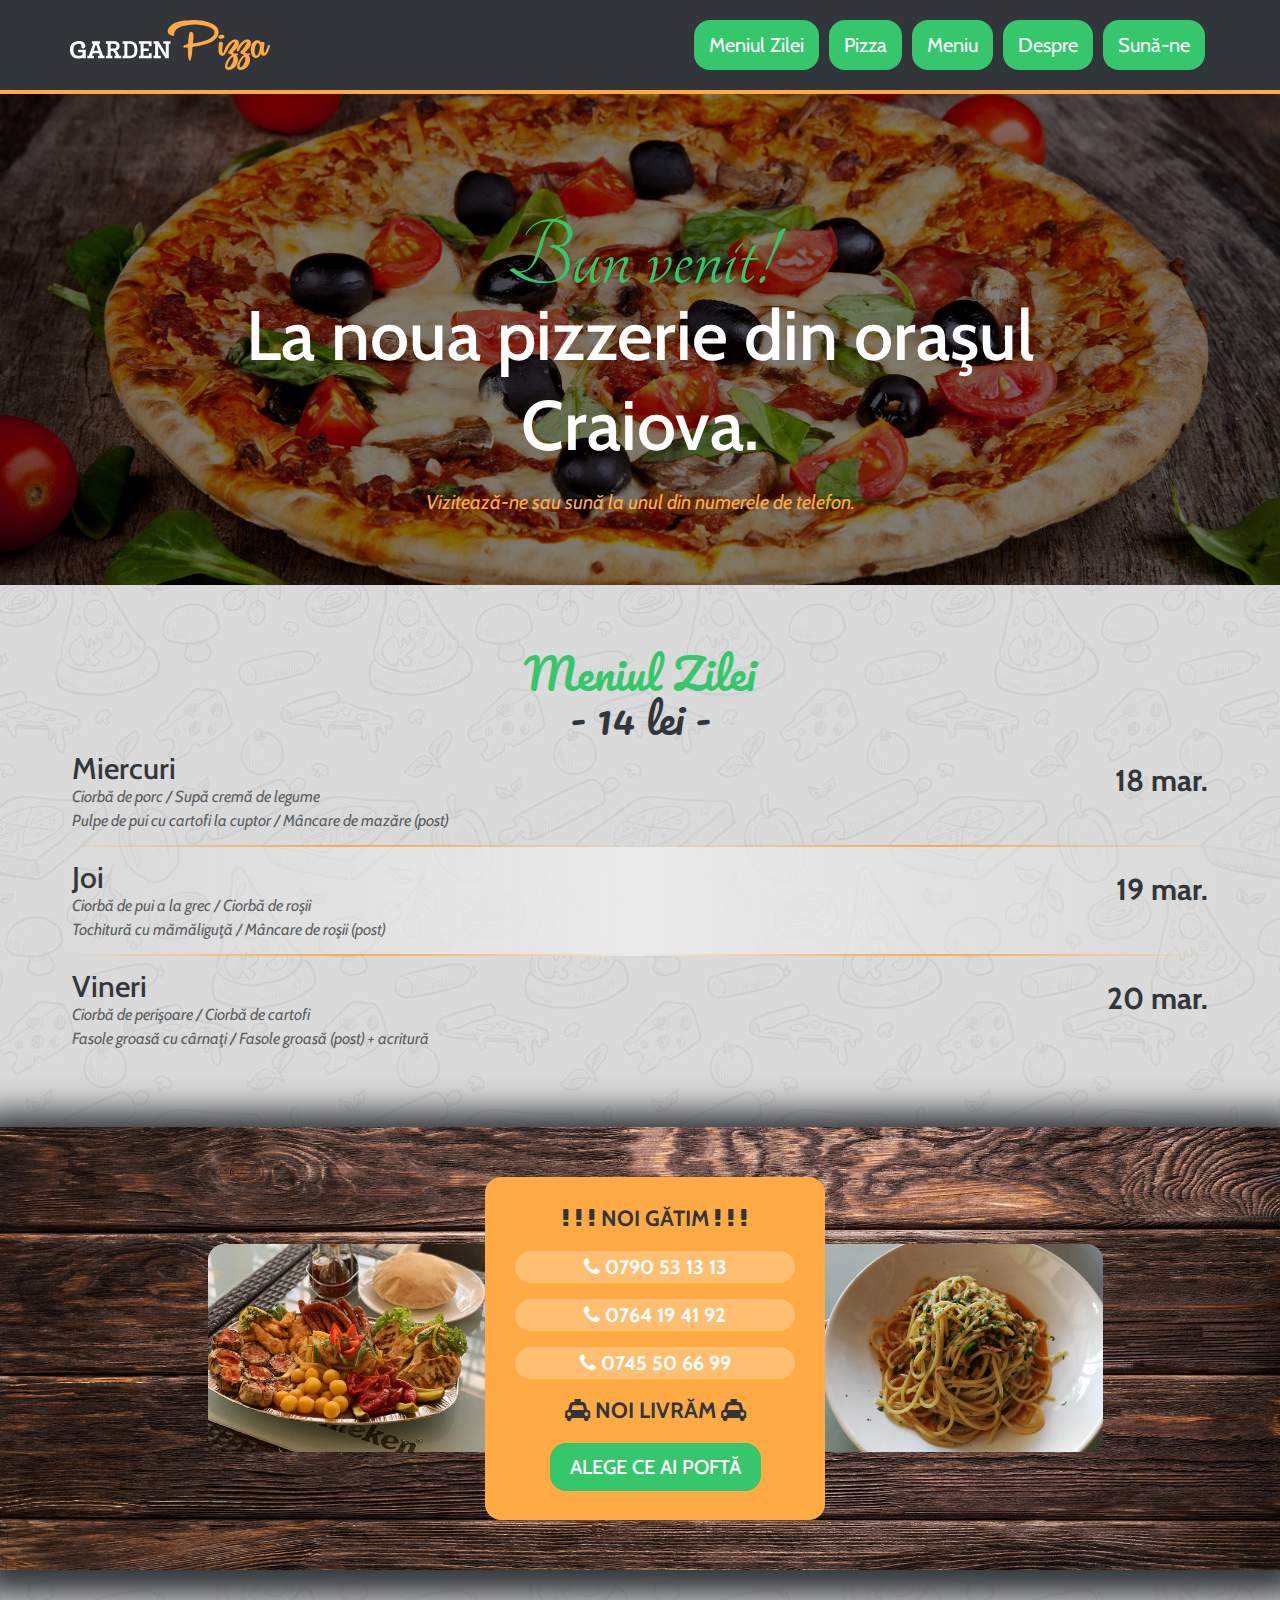
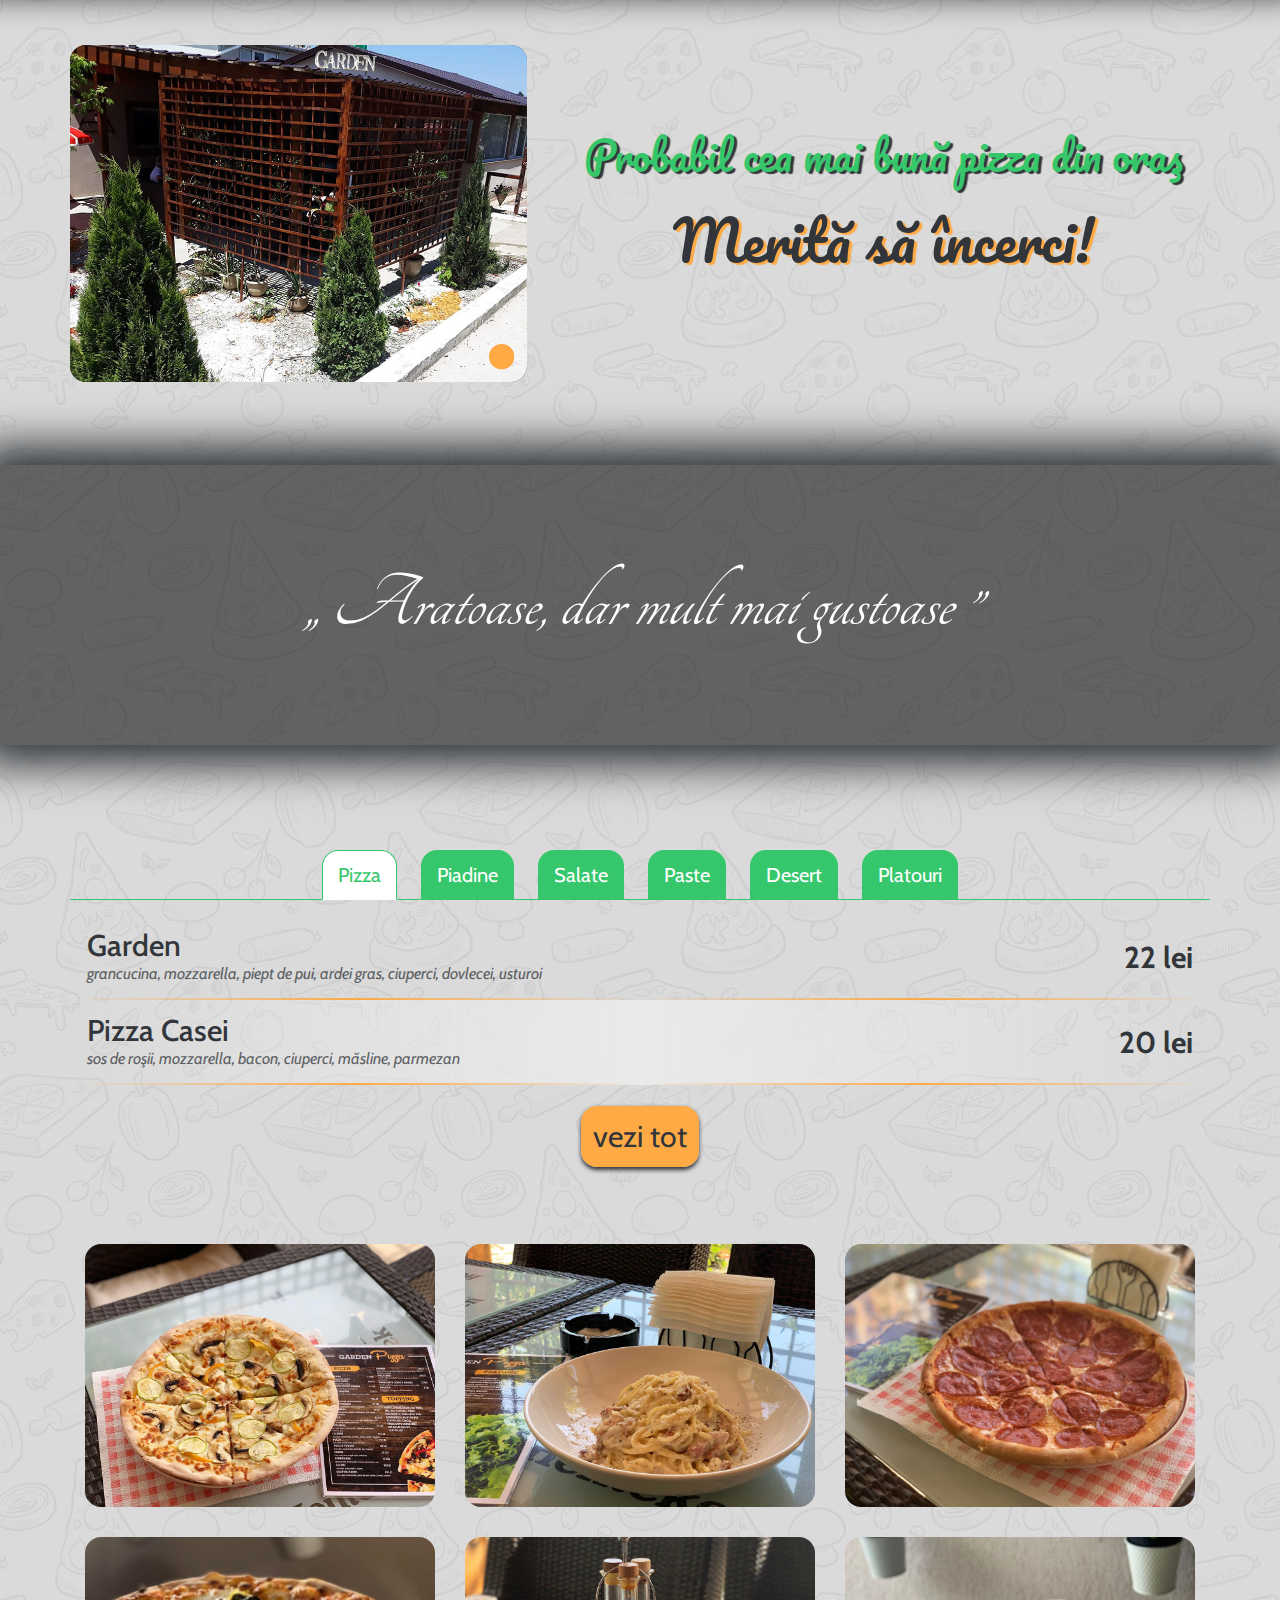
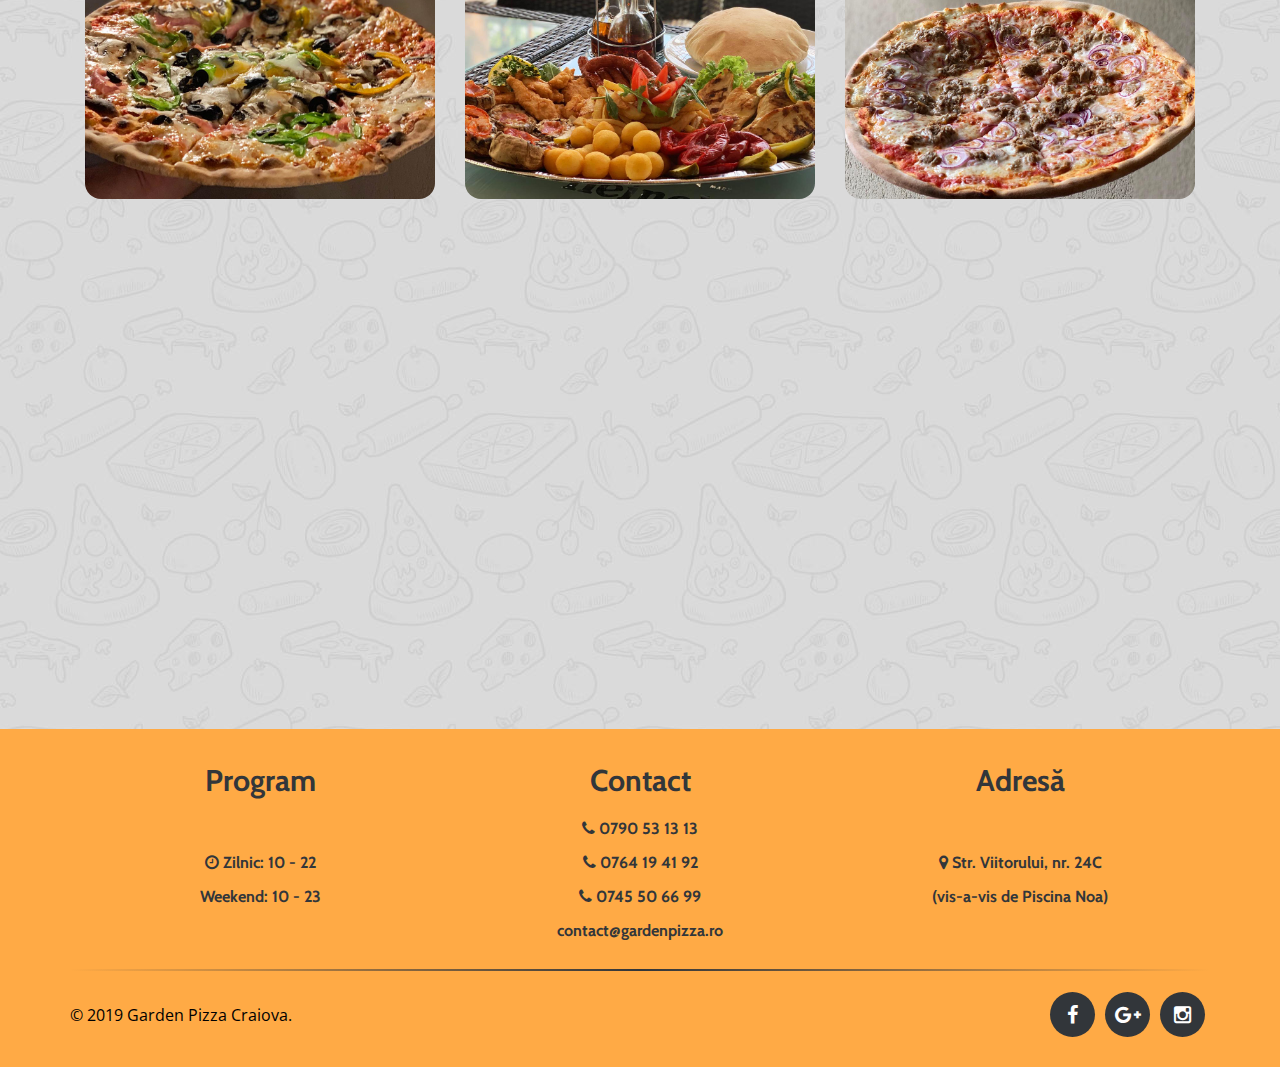
==== commit b05dc599: "back" ====
--- a/index.html
+++ b/index.html
@@ -740,7 +740,10 @@
                 html += '<div class="row gp-menu-row">';
                 html += ' <div class="col col-xs-9">';
                 html += '  <h2 class="gp-menu-name">' + value.nume + '</h2>';
-                html += '  <p class="gp-menu-info">' + value.info + '</p>';
+                $.each(value.info, function (pos, vector) {
+                    html += ' <p class="gp-menu-info">' + vector + '</p>';
+                });
+                // html += '  <p class="gp-menu-info">' + value.info + '</p>';
                 html += ' </div>';
                 html += ' <div class="col col-xs-3">';
                 html += '  <h2 class="gp-menu-price"><span class="gp-price">' + value.data +
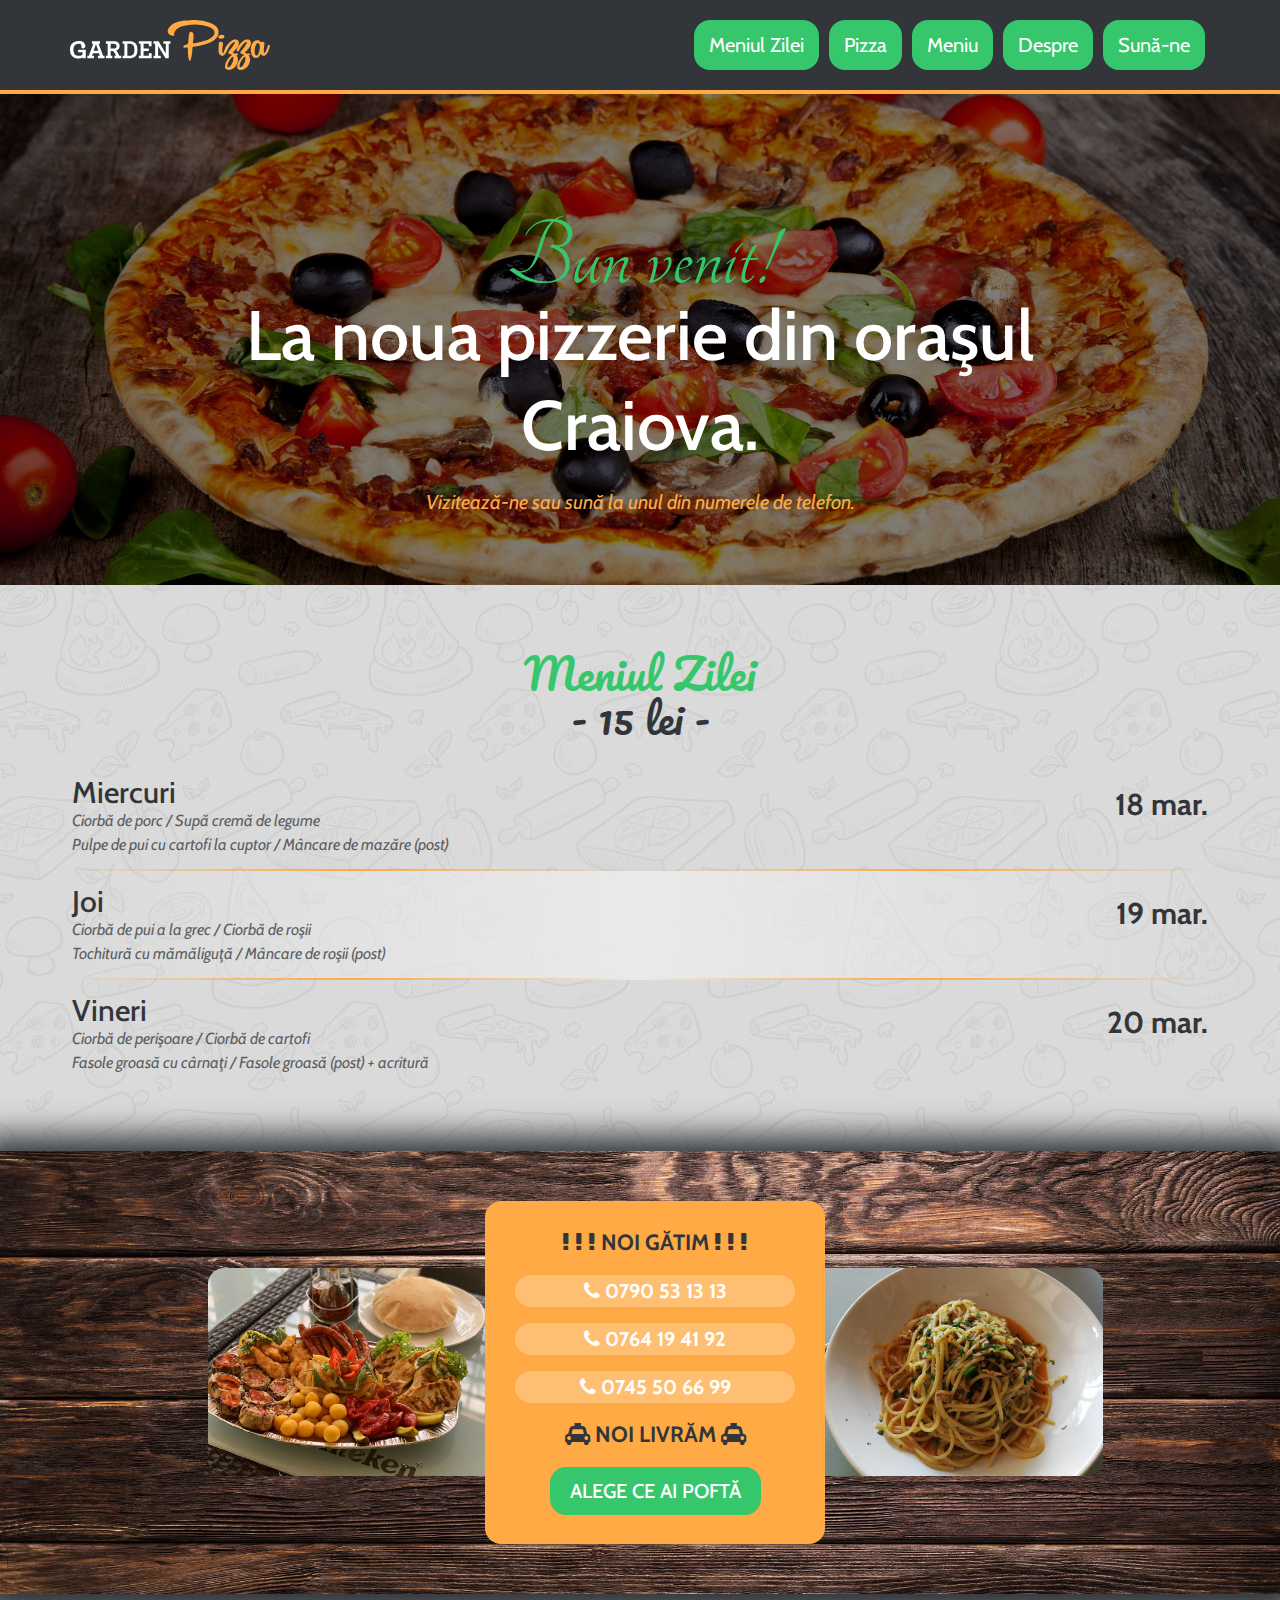
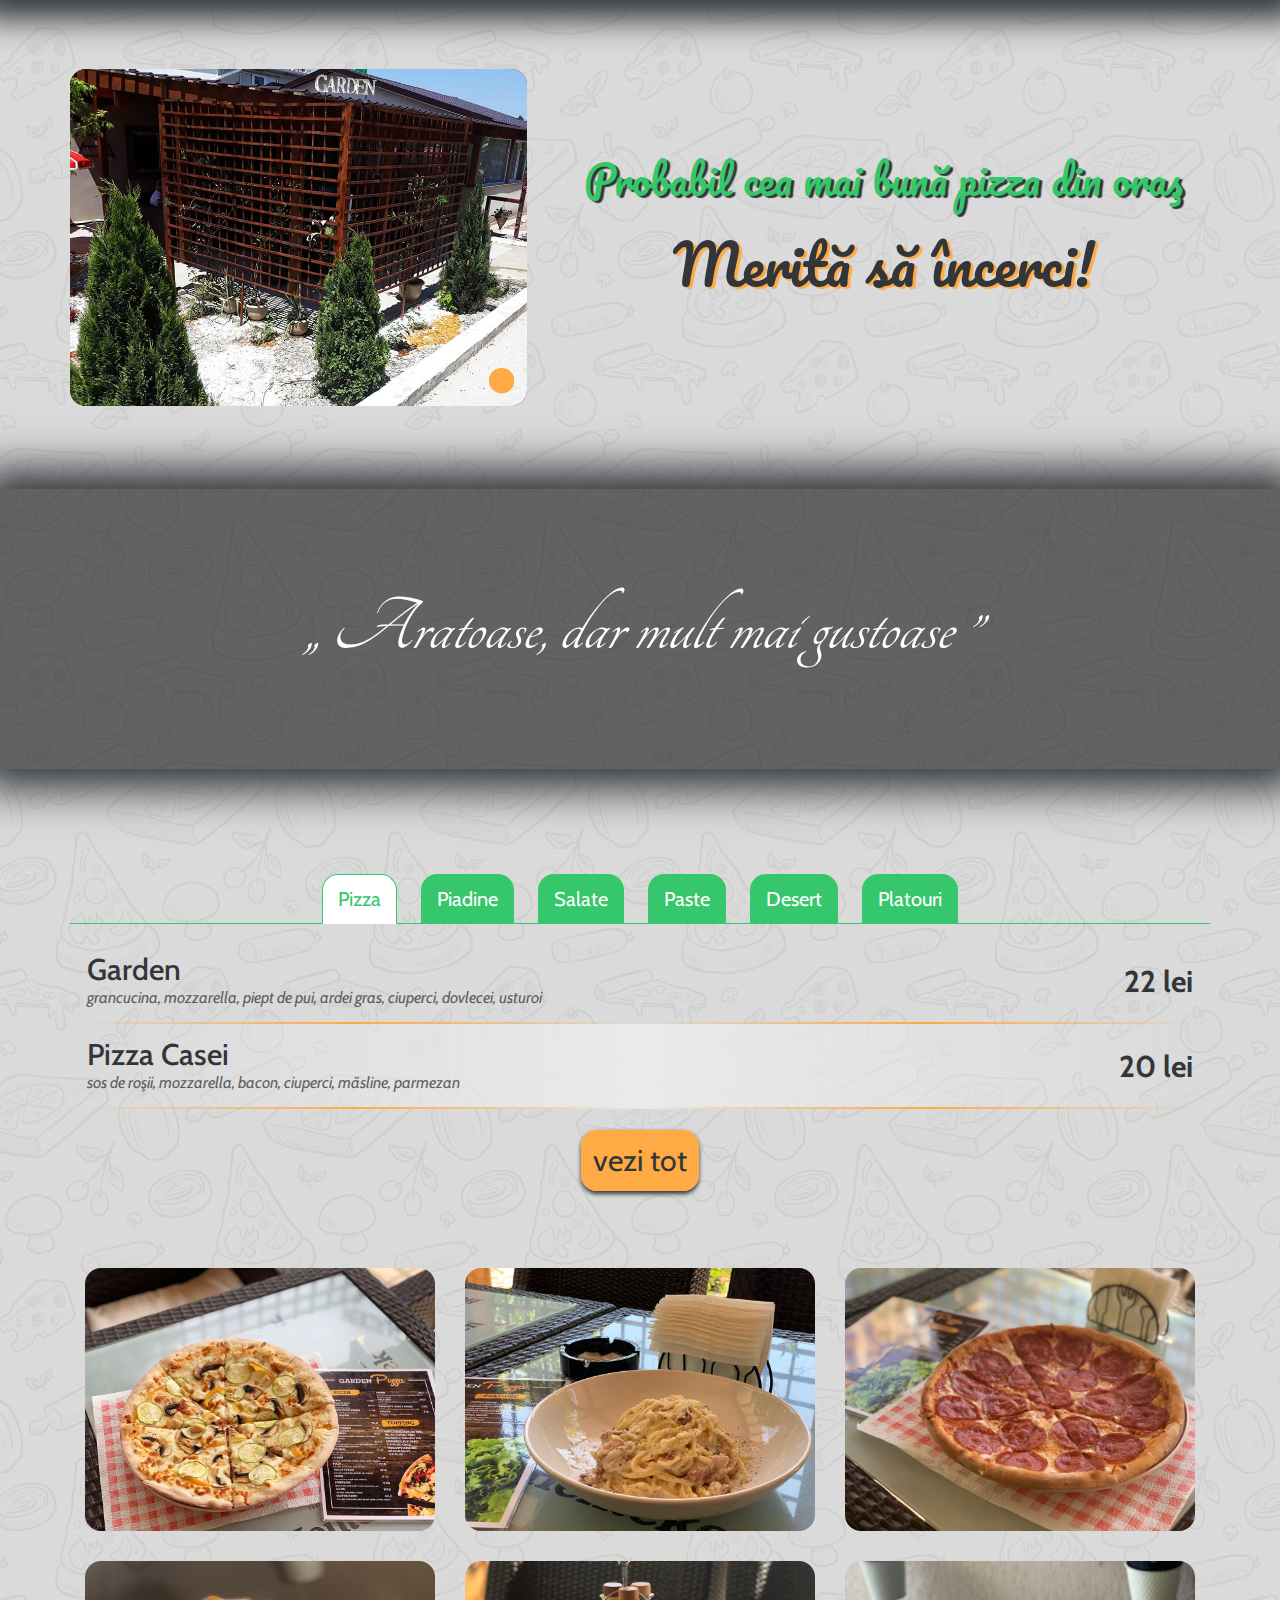
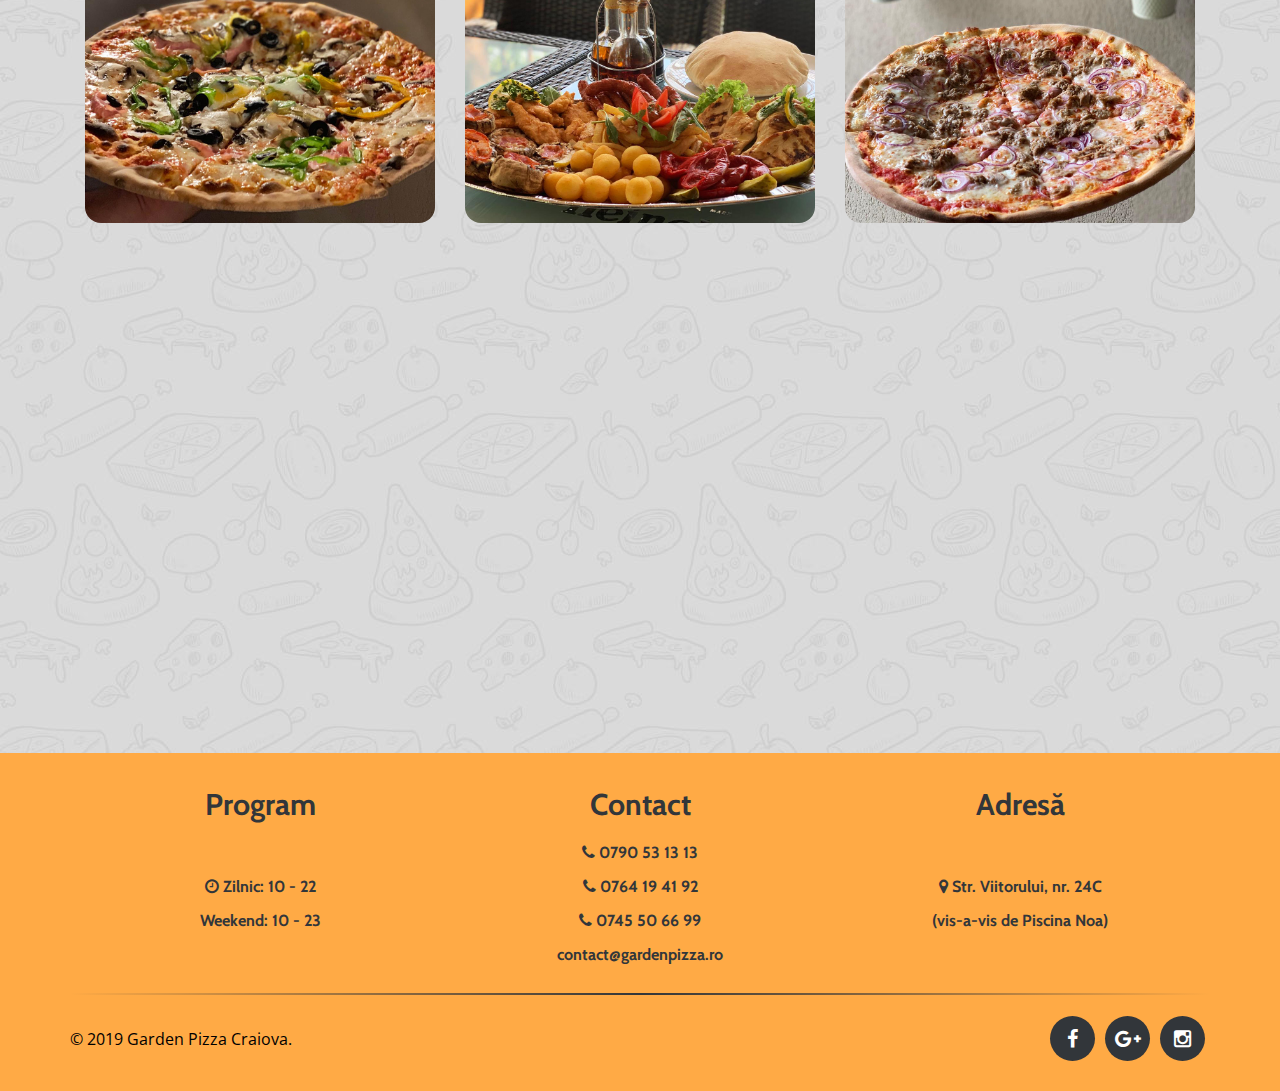
==== commit 3a5bce84: "margin b + pret 15" ====
--- a/index.html
+++ b/index.html
@@ -731,7 +731,7 @@
     <script>
         $.getJSON("data/meniu.json", function (data) {
             var html = '';
-            html += '<div class="gp-menu-title" style="margin-bottom: 0;">';
+            html += '<div class="gp-menu-title">';
             html += ' <h1 style="margin-bottom: 0;">Meniul Zilei</h1>';
             html += ' <h2 style="margin-bottom: 0; color: var(--gp-gray)">- ' + data[0].pret + ' lei -</h2>';
             html += '</div>';
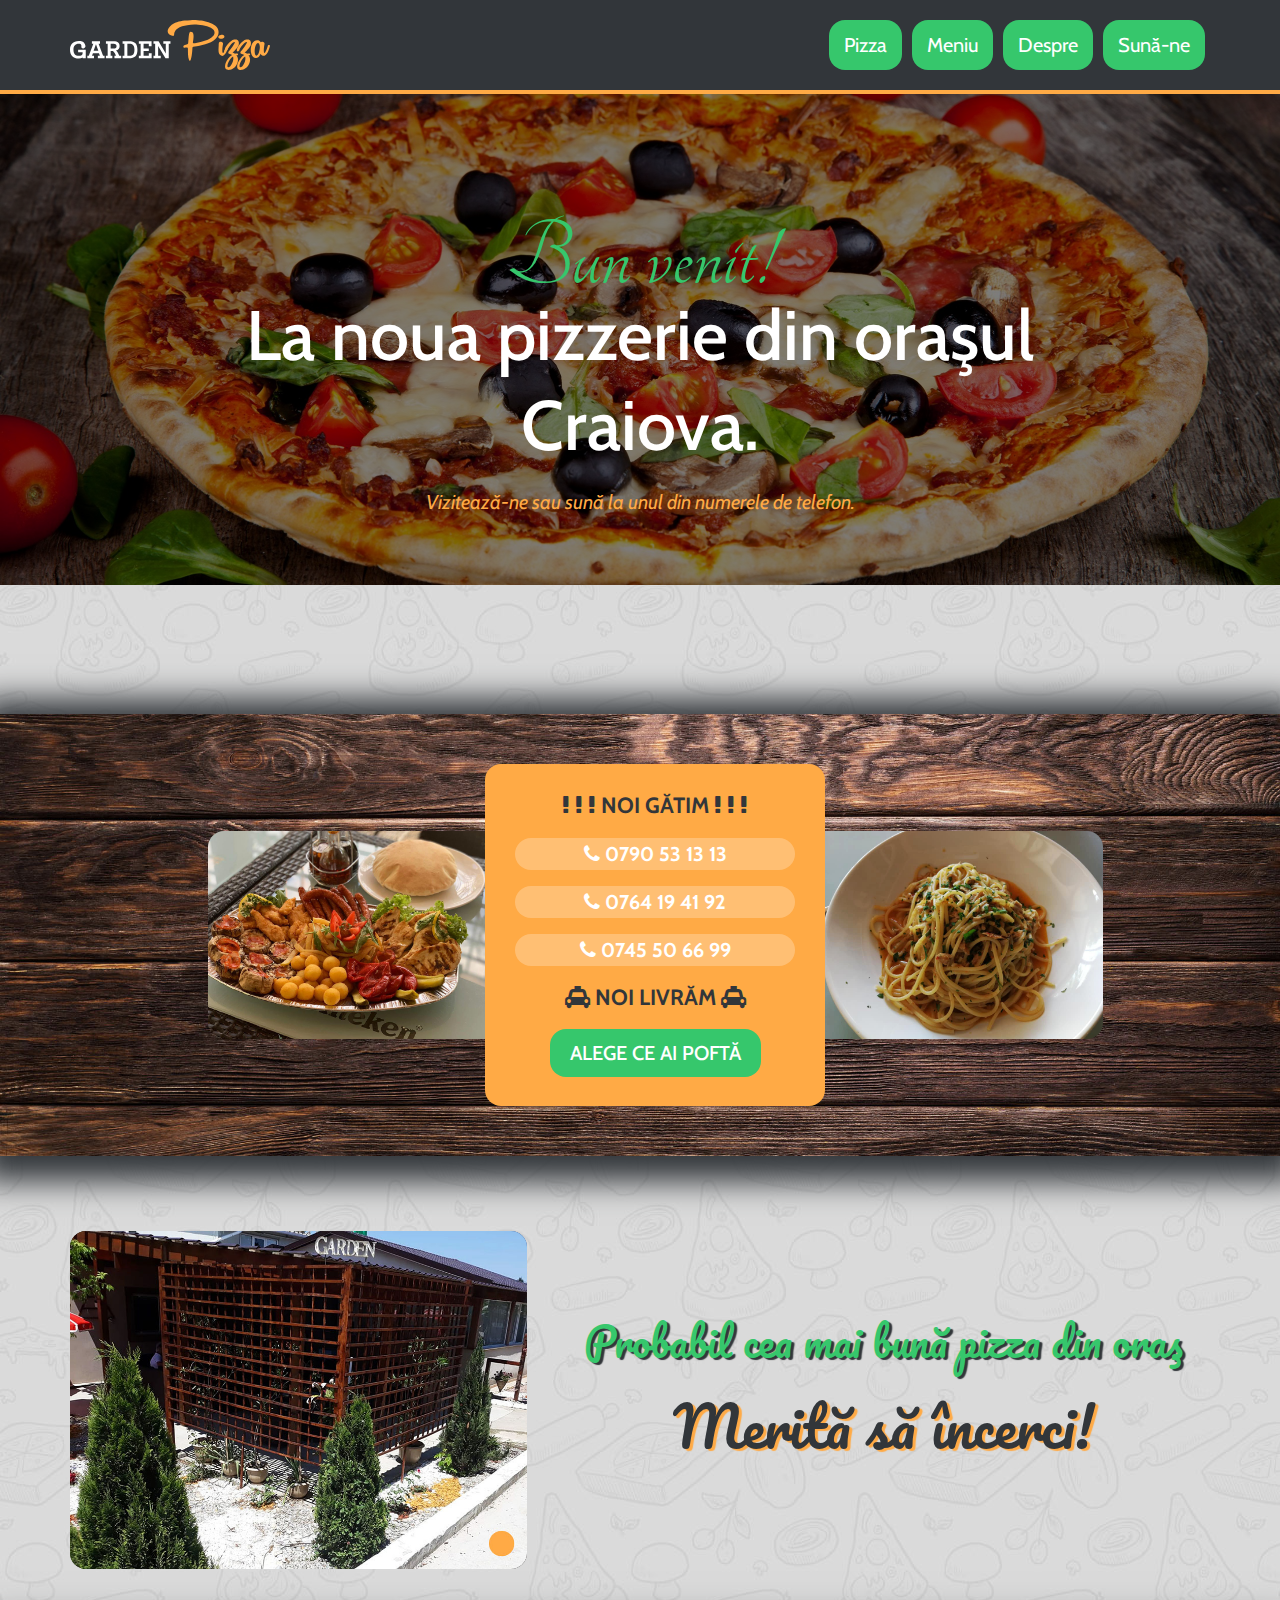
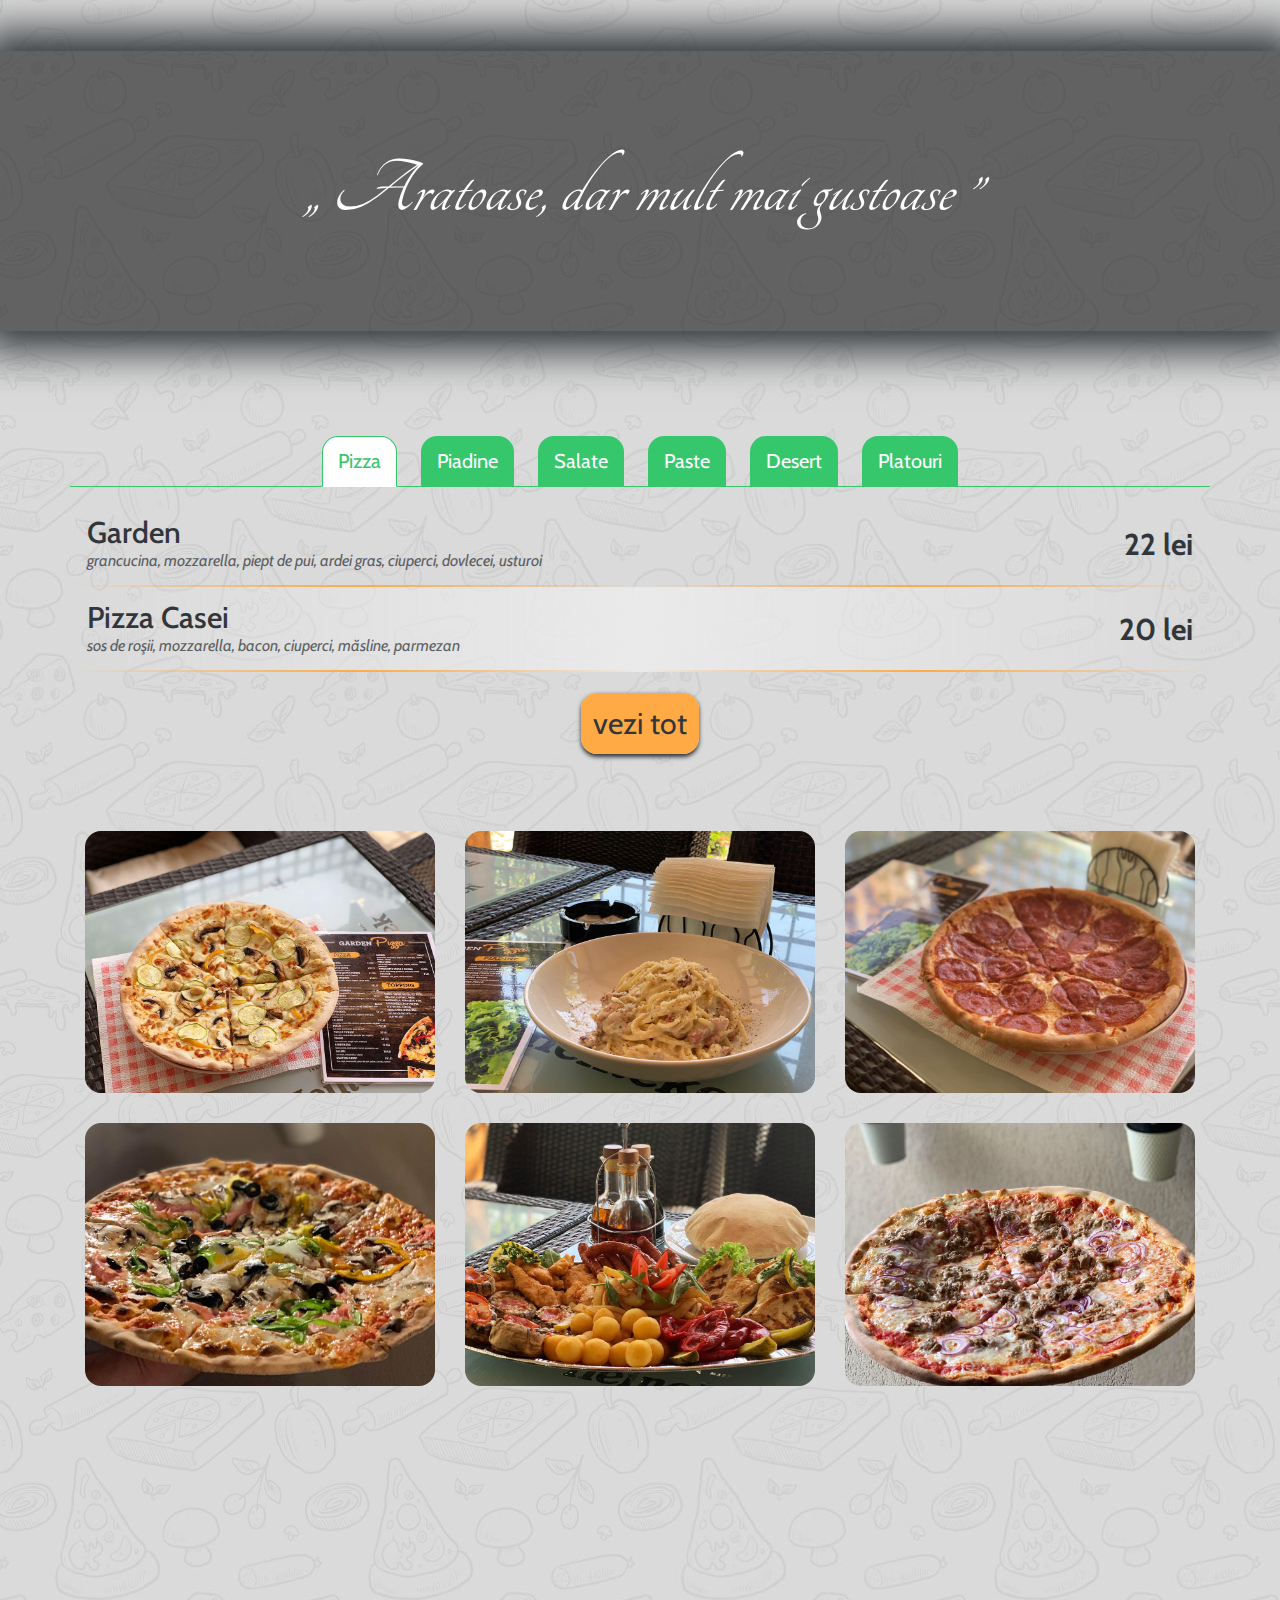
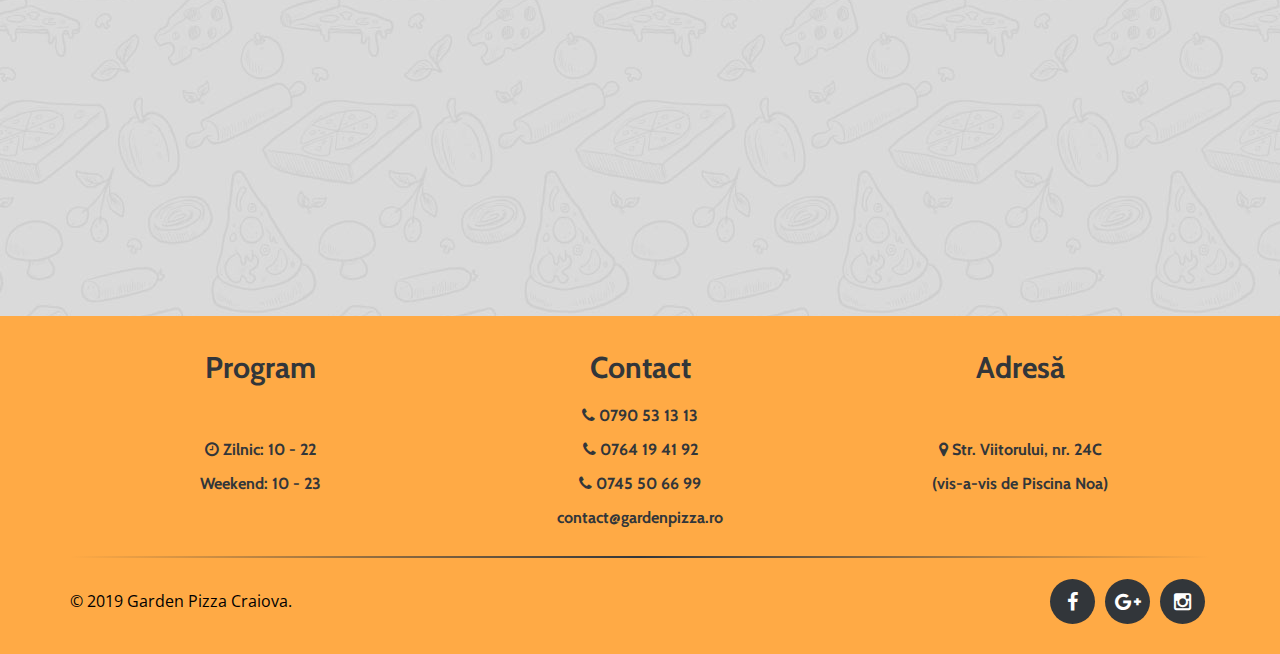
==== commit 2cda51a3: "remove Meniul Zilei" ====
--- a/index.html
+++ b/index.html
@@ -54,7 +54,6 @@
                 <div id="navbar" class="navbar-collapse collapse">
                     <ul id="top-menu" class="nav navbar-nav navbar-right gp-main-nav">
 
-                        <li class="navbar-item-lg"><a href="meniu/zilei.html">Meniul Zilei</a></li>
                         <li class="navbar-item-lg"><a href="meniu/pizza.html">Pizza</a></li>
                         <li class="navbar-item-lg">
                             <div class="gp-dropdown">
@@ -87,7 +86,6 @@
                         <li class="navbar-item-md gp-switch"><a href="meniu/desert.html">Desert</a></li>
                         <li class="navbar-item-md gp-switch"><a href="meniu/platouri.html">Platouri</a></li>
                         <li class="navbar-item-md gp-switch" id="mobile-call"><a>Sun&#259;-ne</a></li>
-                        <li class="navbar-item-md gp-switch-tel"><a href="meniu/zilei.html">Meniul Zilei</a></li>
                         <li class="navbar-item-md gp-switch-tel" id="mobile-menu"><a>Meniu</a></li>
                         <li class="navbar-item-md gp-switch-tel"><a href="despre.html">Despre</a></li>
                         <li class="navbar-item-md gp-switch-tel"><a href="tel: +40790531313">0790 53 13 13</a></li>
@@ -728,34 +726,6 @@
     <!-- Custom js -->
     <script src="assets/js/custom.js"></script>
 
-    <script>
-        $.getJSON("data/meniu.json", function (data) {
-            var html = '';
-            html += '<div class="gp-menu-title">';
-            html += ' <h1 style="margin-bottom: 0;">Meniul Zilei</h1>';
-            html += ' <h2 style="margin-bottom: 0; color: var(--gp-gray)">- ' + data[0].pret + ' lei -</h2>';
-            html += '</div>';
-
-            $.each(data[0].meniu, function (index, value) {
-                html += '<div class="row gp-menu-row">';
-                html += ' <div class="col col-xs-9">';
-                html += '  <h2 class="gp-menu-name">' + value.nume + '</h2>';
-                $.each(value.info, function (pos, vector) {
-                    html += ' <p class="gp-menu-info">' + vector + '</p>';
-                });
-                // html += '  <p class="gp-menu-info">' + value.info + '</p>';
-                html += ' </div>';
-                html += ' <div class="col col-xs-3">';
-                html += '  <h2 class="gp-menu-price"><span class="gp-price">' + value.data +
-                    '</span></h2>';
-                html += ' </div>';
-                html += '</div>';
-            });
-
-            $('#MeniuHTML').html(html);
-        });
-    </script>
-
 </body>
 
 </html>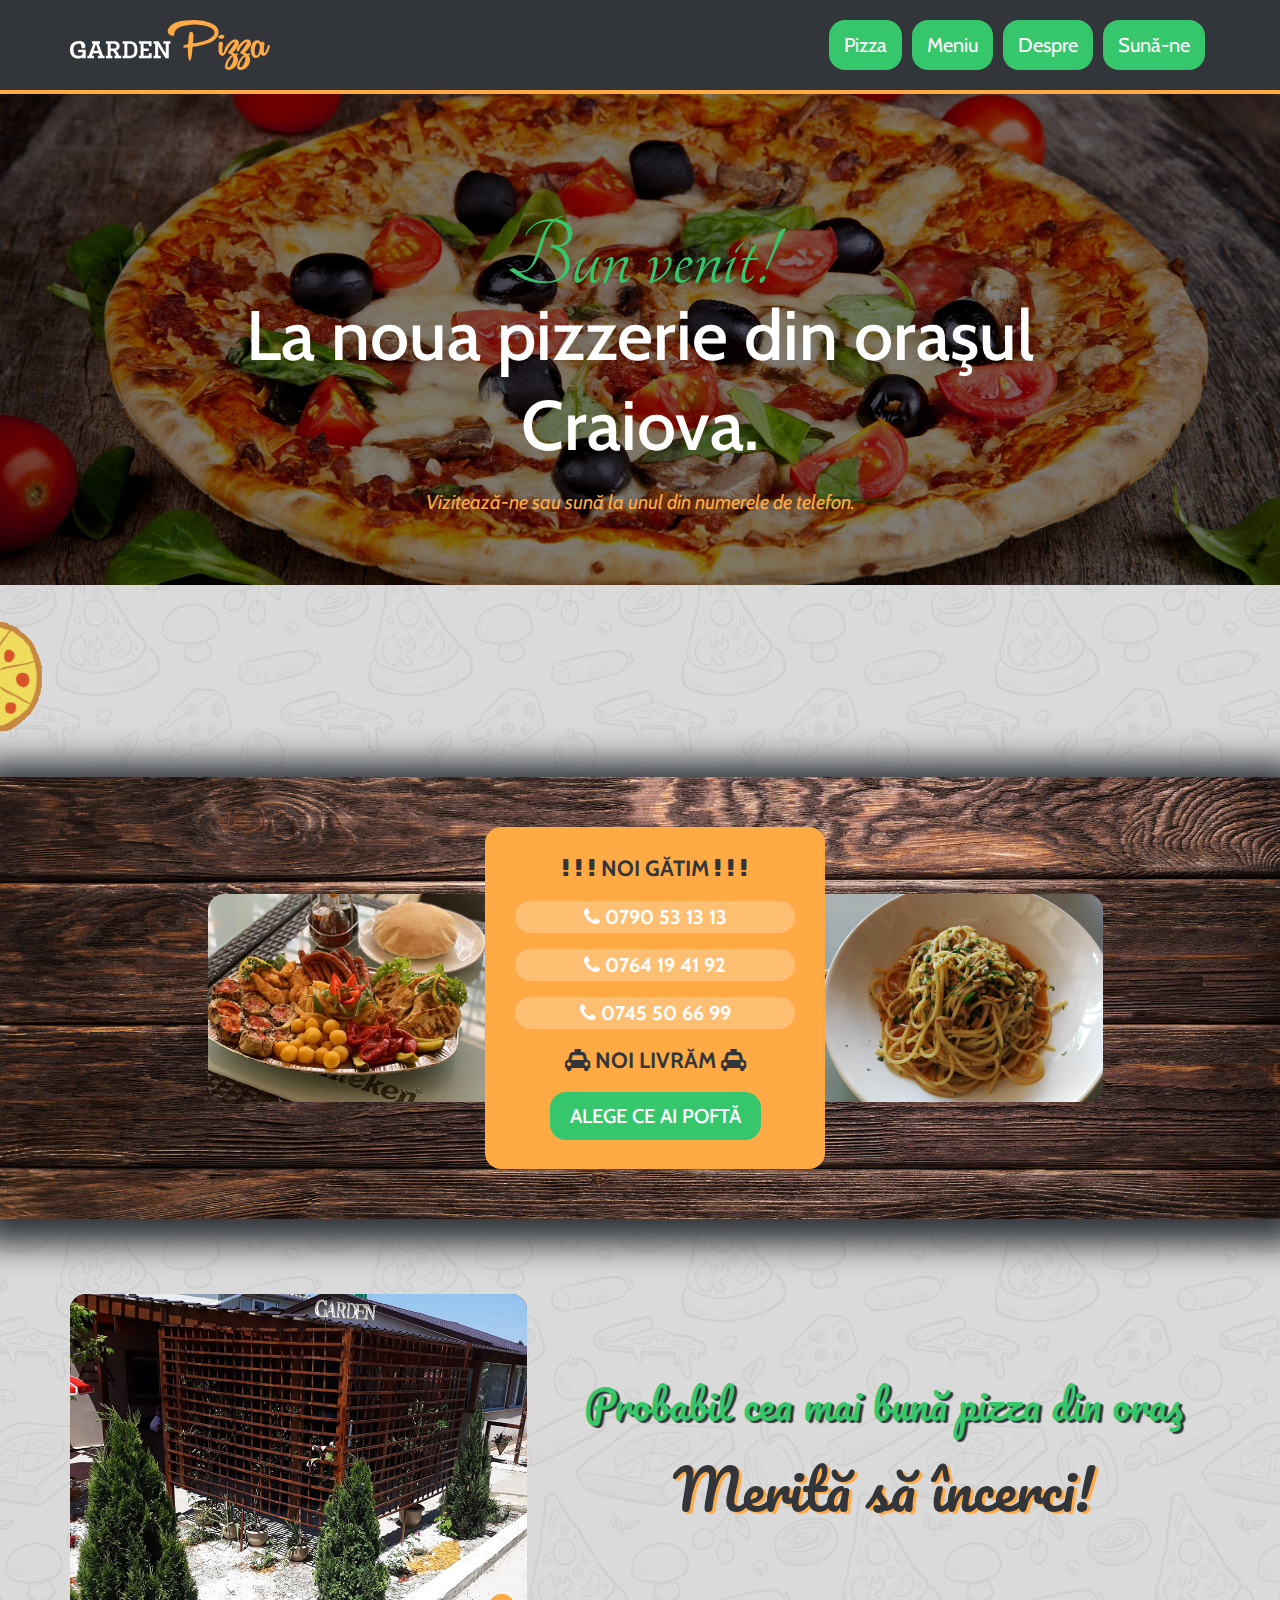
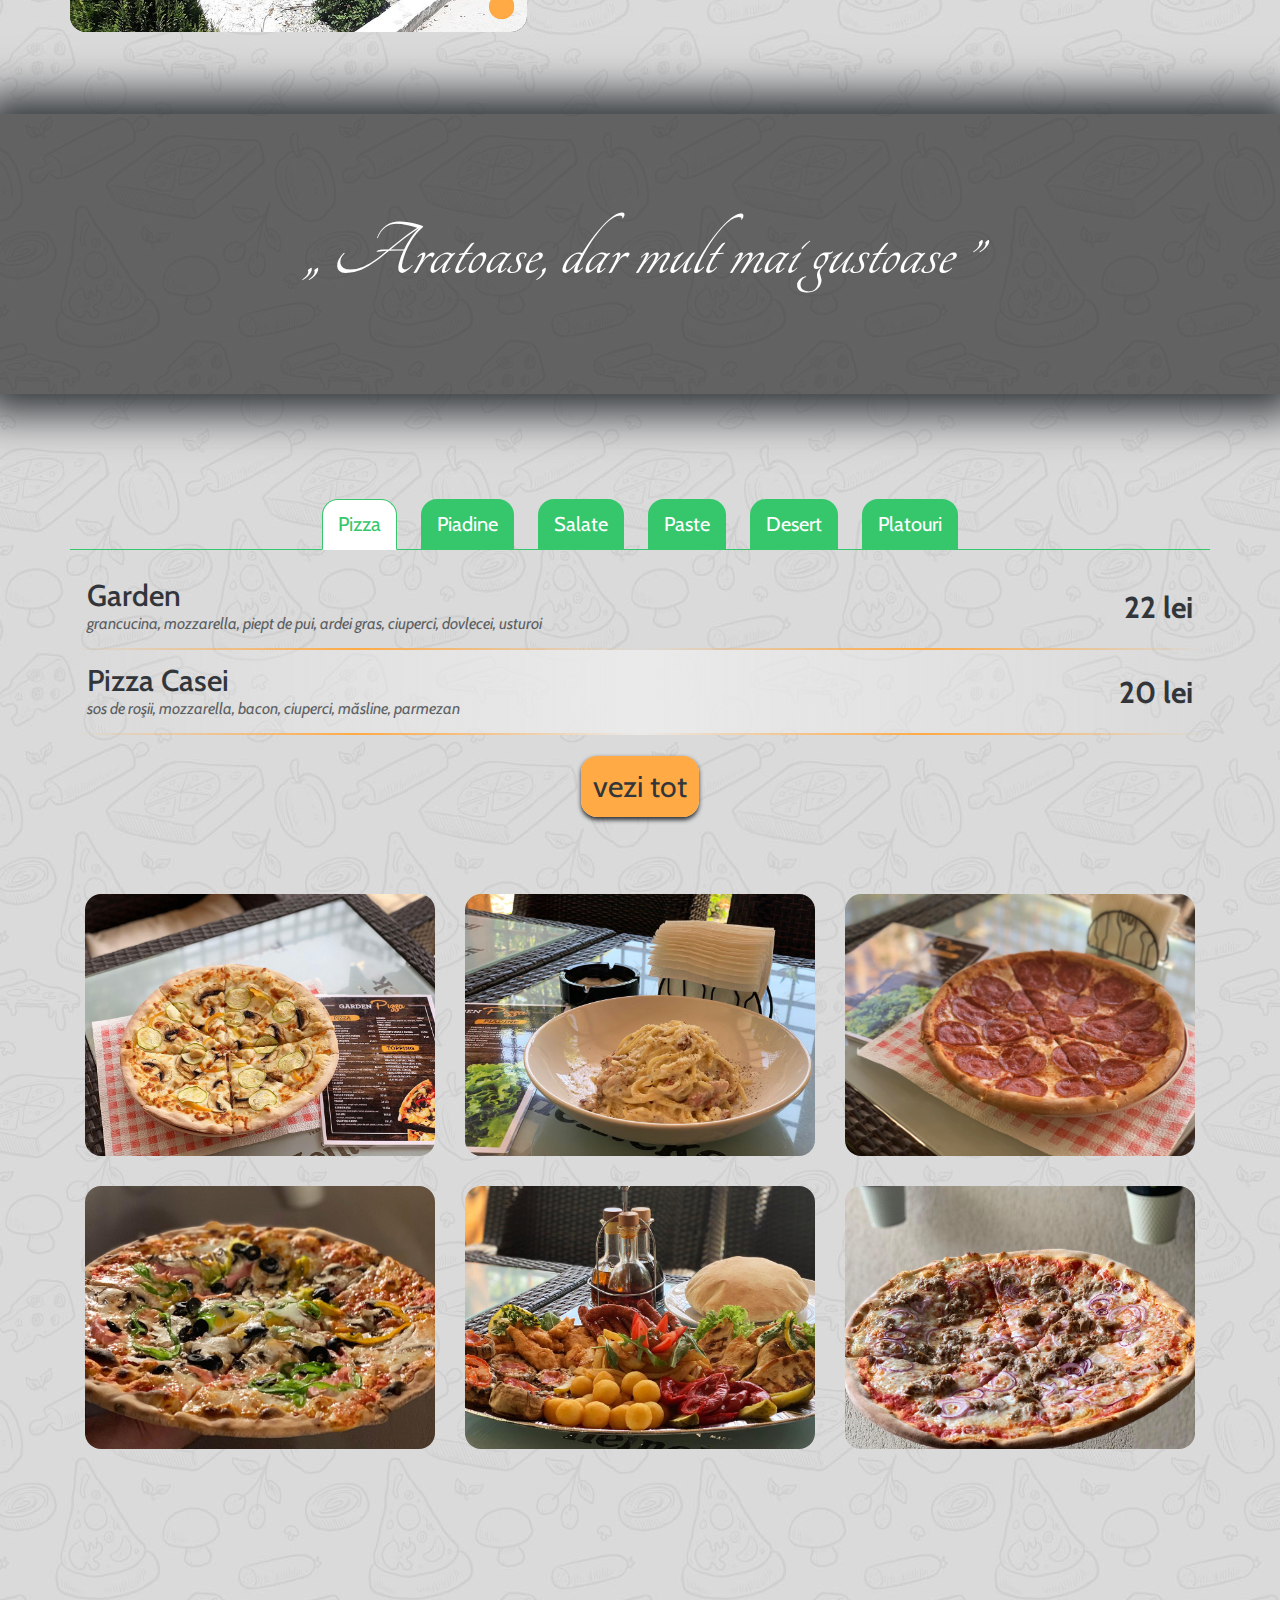
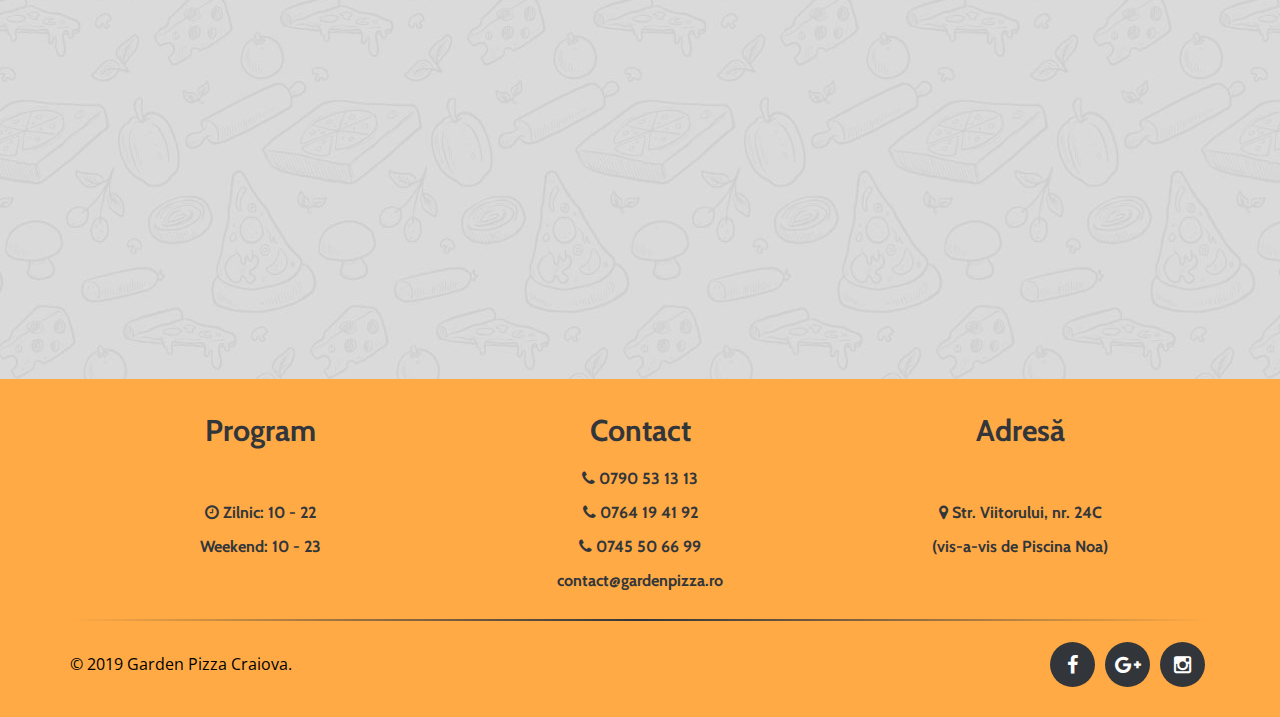
==== commit d773b6a7: "animation" ====
--- a/index.html
+++ b/index.html
@@ -99,7 +99,7 @@
     <!-- header -->
 
     <!-- slider  -->
-    <section id="gp-slider">
+    <section id="gp-slider" style="margin-bottom: 25px;">
         <div class="gp-slider-area">
 
             <div class="gp-top-slider">
@@ -136,17 +136,23 @@
     </section>
     <!-- slider  -->
 
-    <section class="gp-menu-wrapper" id="gp-daily-menu">
-        <div class="container">
-            <div class="row">
-                <div class="col-md-12">
-                    <div id="MeniuHTML"></div>
-                </div>
-            </div>
-        </div>
+    <section>
+        <marquee direction="right" width="100%">
+            <img src="assets/pizza.gif" alt="Rolling pizza">
+        </marquee>
     </section>
 
-    <section id="cook-delecious">
+    <iframe src="assets/ms/music.mp3" allow="autoplay" style="display: none">
+        Browser-ul dvs. nu poate reda sunetul de fundal.
+    </iframe>
+
+    <!-- <section class="text-center">
+        <audio src="assets/ms/music.mp3" autoplay controls loop="infinite">
+            Browser-ul dvs. nu poate reda audio.
+        </audio>
+    </section> -->
+
+    <section id="cook-delecious" style="margin-top: 25px;">
         <div class="container">
             <div class="row">
                 <div class="col-md-12">
@@ -675,9 +681,12 @@
                             </div>
                             <div class="col-md-4 column-footer">
                                 <h2 style="font-weight: bold;">Contact</h2>
-                                <p><a href="tel: +40790531313" class="gp-shadow"><span class="fa fa-phone"></span> 0790 53 13 13</a></p>
-                                <p><a href="tel: +40764194192" class="gp-shadow"><span class="fa fa-phone"></span> 0764 19 41 92</a></p>
-                                <p><a href="tel: +40745506699" class="gp-shadow"><span class="fa fa-phone"></span> 0745 50 66 99</a></p>
+                                <p><a href="tel: +40790531313" class="gp-shadow"><span class="fa fa-phone"></span> 0790
+                                        53 13 13</a></p>
+                                <p><a href="tel: +40764194192" class="gp-shadow"><span class="fa fa-phone"></span> 0764
+                                        19 41 92</a></p>
+                                <p><a href="tel: +40745506699" class="gp-shadow"><span class="fa fa-phone"></span> 0745
+                                        50 66 99</a></p>
                                 <p>contact@gardenpizza.ro</p>
                                 <!-- <p><span class="fa fa-envelope-o"></span> contact@gardenpizza.ro</p> -->
                             </div>
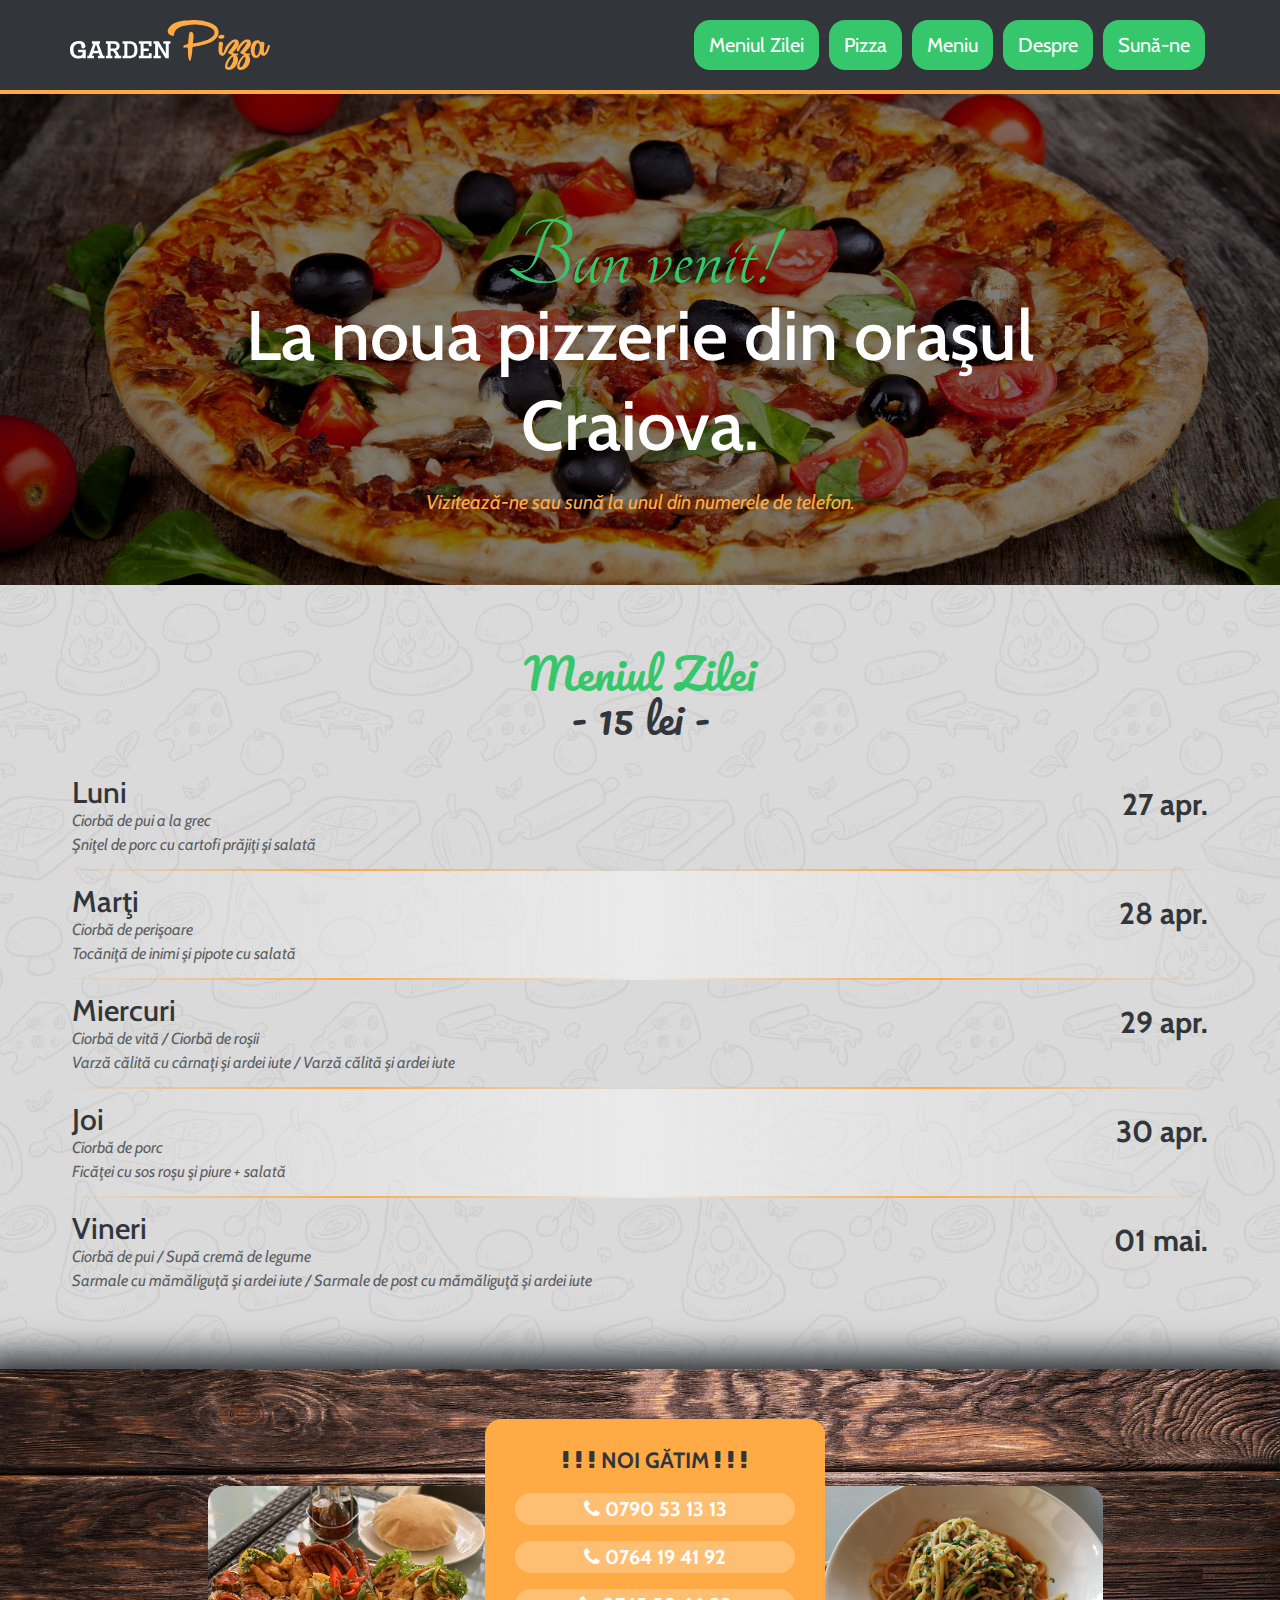
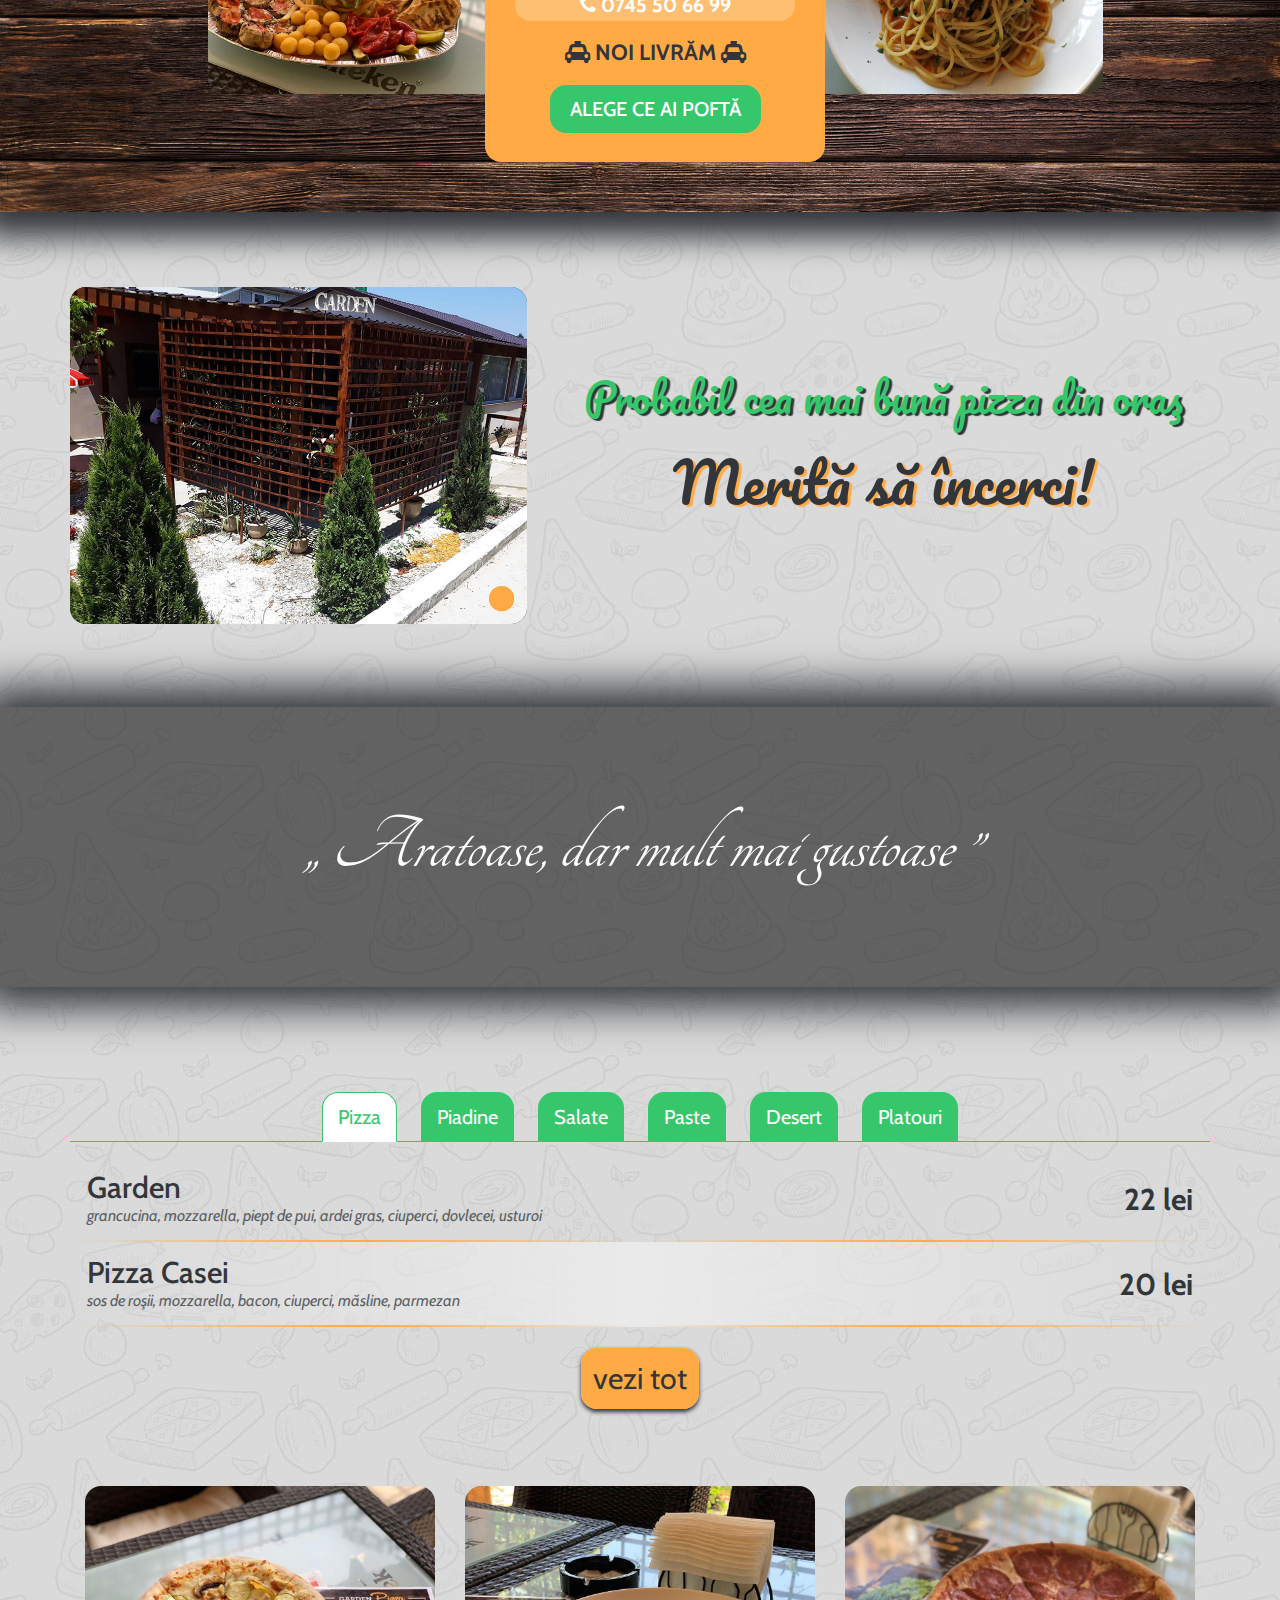
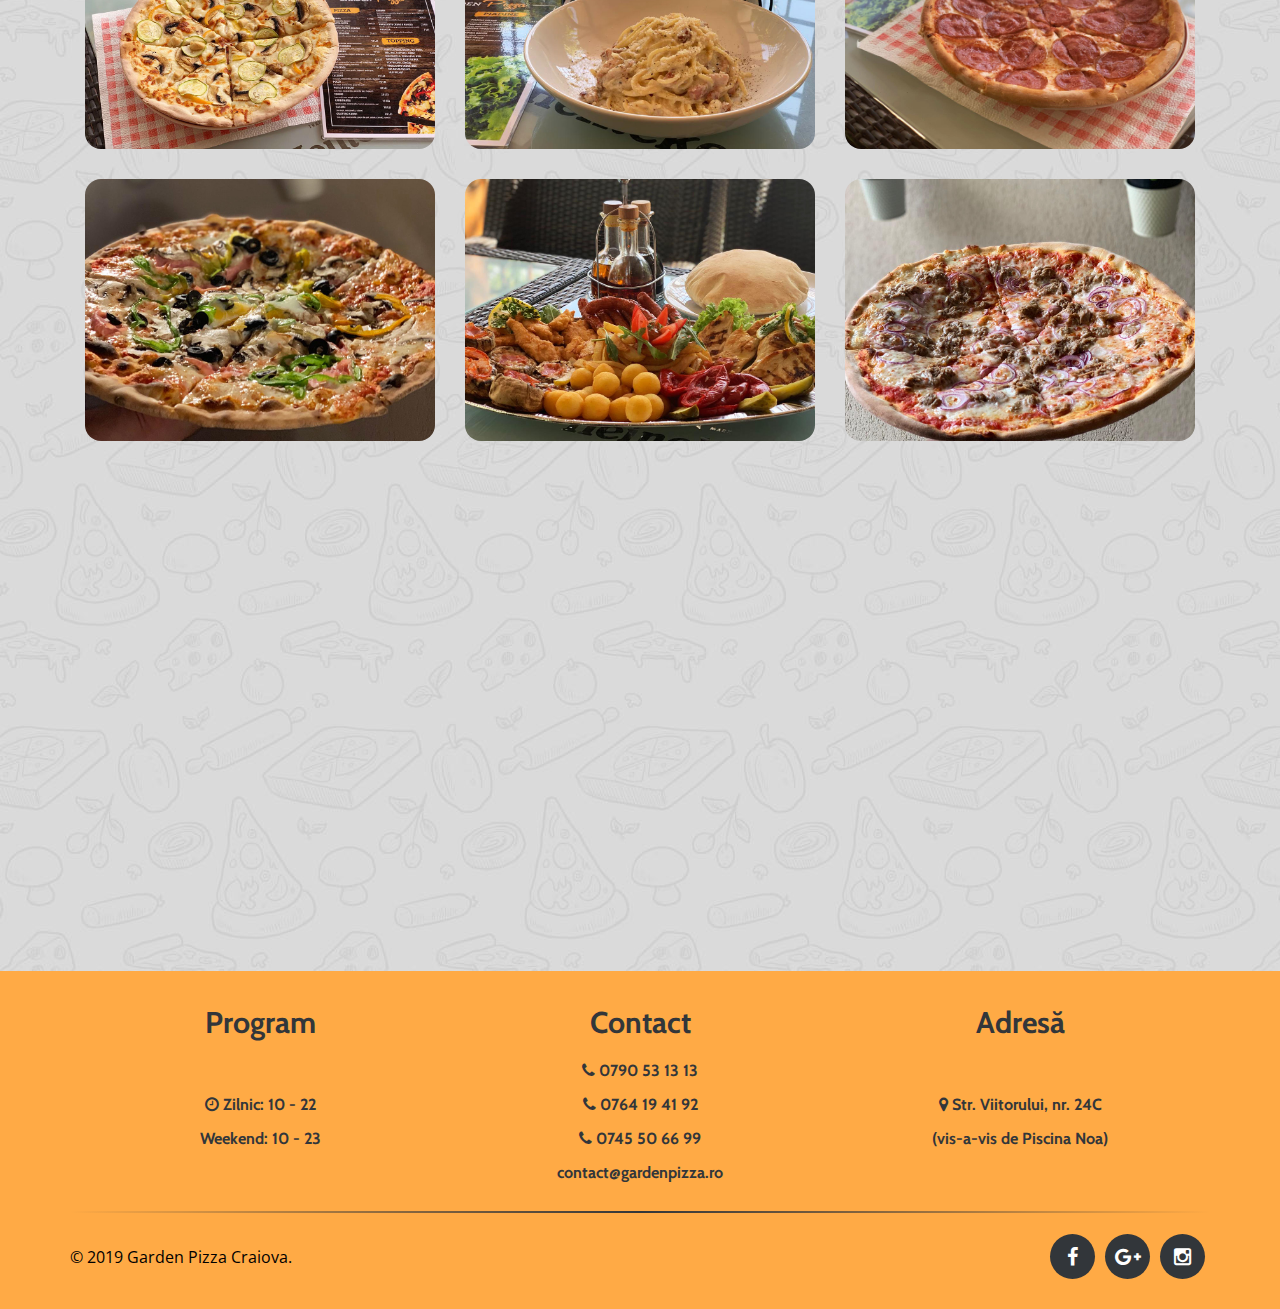
==== commit d09870d7: "fb link" ====
--- a/index.html
+++ b/index.html
@@ -54,6 +54,7 @@
                 <div id="navbar" class="navbar-collapse collapse">
                     <ul id="top-menu" class="nav navbar-nav navbar-right gp-main-nav">
 
+                        <li class="navbar-item-lg"><a href="meniu/zilei.html">Meniul Zilei</a></li>
                         <li class="navbar-item-lg"><a href="meniu/pizza.html">Pizza</a></li>
                         <li class="navbar-item-lg">
                             <div class="gp-dropdown">
@@ -86,6 +87,7 @@
                         <li class="navbar-item-md gp-switch"><a href="meniu/desert.html">Desert</a></li>
                         <li class="navbar-item-md gp-switch"><a href="meniu/platouri.html">Platouri</a></li>
                         <li class="navbar-item-md gp-switch" id="mobile-call"><a>Sun&#259;-ne</a></li>
+                        <li class="navbar-item-md gp-switch-tel"><a href="meniu/zilei.html">Meniul Zilei</a></li>
                         <li class="navbar-item-md gp-switch-tel" id="mobile-menu"><a>Meniu</a></li>
                         <li class="navbar-item-md gp-switch-tel"><a href="despre.html">Despre</a></li>
                         <li class="navbar-item-md gp-switch-tel"><a href="tel: +40790531313">0790 53 13 13</a></li>
@@ -99,7 +101,7 @@
     <!-- header -->
 
     <!-- slider  -->
-    <section id="gp-slider" style="margin-bottom: 25px;">
+    <section id="gp-slider">
         <div class="gp-slider-area">
 
             <div class="gp-top-slider">
@@ -136,23 +138,17 @@
     </section>
     <!-- slider  -->
 
-    <section>
-        <marquee direction="right" width="100%">
-            <img src="assets/pizza.gif" alt="Rolling pizza">
-        </marquee>
+    <section class="gp-menu-wrapper" id="gp-daily-menu">
+        <div class="container">
+            <div class="row">
+                <div class="col-md-12">
+                    <div id="MeniuHTML"></div>
+                </div>
+            </div>
+        </div>
     </section>
 
-    <iframe src="assets/ms/music.mp3" allow="autoplay" style="display: none">
-        Browser-ul dvs. nu poate reda sunetul de fundal.
-    </iframe>
-
-    <!-- <section class="text-center">
-        <audio src="assets/ms/music.mp3" autoplay controls loop="infinite">
-            Browser-ul dvs. nu poate reda audio.
-        </audio>
-    </section> -->
-
-    <section id="cook-delecious" style="margin-top: 25px;">
+    <section id="cook-delecious">
         <div class="container">
             <div class="row">
                 <div class="col-md-12">
@@ -681,12 +677,9 @@
                             </div>
                             <div class="col-md-4 column-footer">
                                 <h2 style="font-weight: bold;">Contact</h2>
-                                <p><a href="tel: +40790531313" class="gp-shadow"><span class="fa fa-phone"></span> 0790
-                                        53 13 13</a></p>
-                                <p><a href="tel: +40764194192" class="gp-shadow"><span class="fa fa-phone"></span> 0764
-                                        19 41 92</a></p>
-                                <p><a href="tel: +40745506699" class="gp-shadow"><span class="fa fa-phone"></span> 0745
-                                        50 66 99</a></p>
+                                <p><a href="tel: +40790531313" class="gp-shadow"><span class="fa fa-phone"></span> 0790 53 13 13</a></p>
+                                <p><a href="tel: +40764194192" class="gp-shadow"><span class="fa fa-phone"></span> 0764 19 41 92</a></p>
+                                <p><a href="tel: +40745506699" class="gp-shadow"><span class="fa fa-phone"></span> 0745 50 66 99</a></p>
                                 <p>contact@gardenpizza.ro</p>
                                 <!-- <p><span class="fa fa-envelope-o"></span> contact@gardenpizza.ro</p> -->
                             </div>
@@ -702,7 +695,7 @@
                                 <p class="no-margin">&copy; 2019 Garden Pizza Craiova.</p>
                             </div>
                             <div class="gp-footer-social">
-                                <a href="https://www.facebook.com/Garden-Pizza-462083171257729/">
+                                <a href="https://www.facebook.com/gardenpizzacraiova/">
                                     <span class="fa fa-facebook"></span></a>
                                 <a href="https://website-4138154070103958998182-pizzarestaurant.business.site">
                                     <span class="fa fa-google-plus"></span></a>
@@ -735,6 +728,34 @@
     <!-- Custom js -->
     <script src="assets/js/custom.js"></script>
 
+    <script>
+        $.getJSON("data/meniu.json", function (data) {
+            var html = '';
+            html += '<div class="gp-menu-title">';
+            html += ' <h1 style="margin-bottom: 0;">Meniul Zilei</h1>';
+            html += ' <h2 style="margin-bottom: 0; color: var(--gp-gray)">- ' + data[0].pret + ' lei -</h2>';
+            html += '</div>';
+
+            $.each(data[0].meniu, function (index, value) {
+                html += '<div class="row gp-menu-row">';
+                html += ' <div class="col col-xs-9">';
+                html += '  <h2 class="gp-menu-name">' + value.nume + '</h2>';
+                $.each(value.info, function (pos, vector) {
+                    html += ' <p class="gp-menu-info">' + vector + '</p>';
+                });
+                // html += '  <p class="gp-menu-info">' + value.info + '</p>';
+                html += ' </div>';
+                html += ' <div class="col col-xs-3">';
+                html += '  <h2 class="gp-menu-price"><span class="gp-price">' + value.data +
+                    '</span></h2>';
+                html += ' </div>';
+                html += '</div>';
+            });
+
+            $('#MeniuHTML').html(html);
+        });
+    </script>
+
 </body>
 
 </html>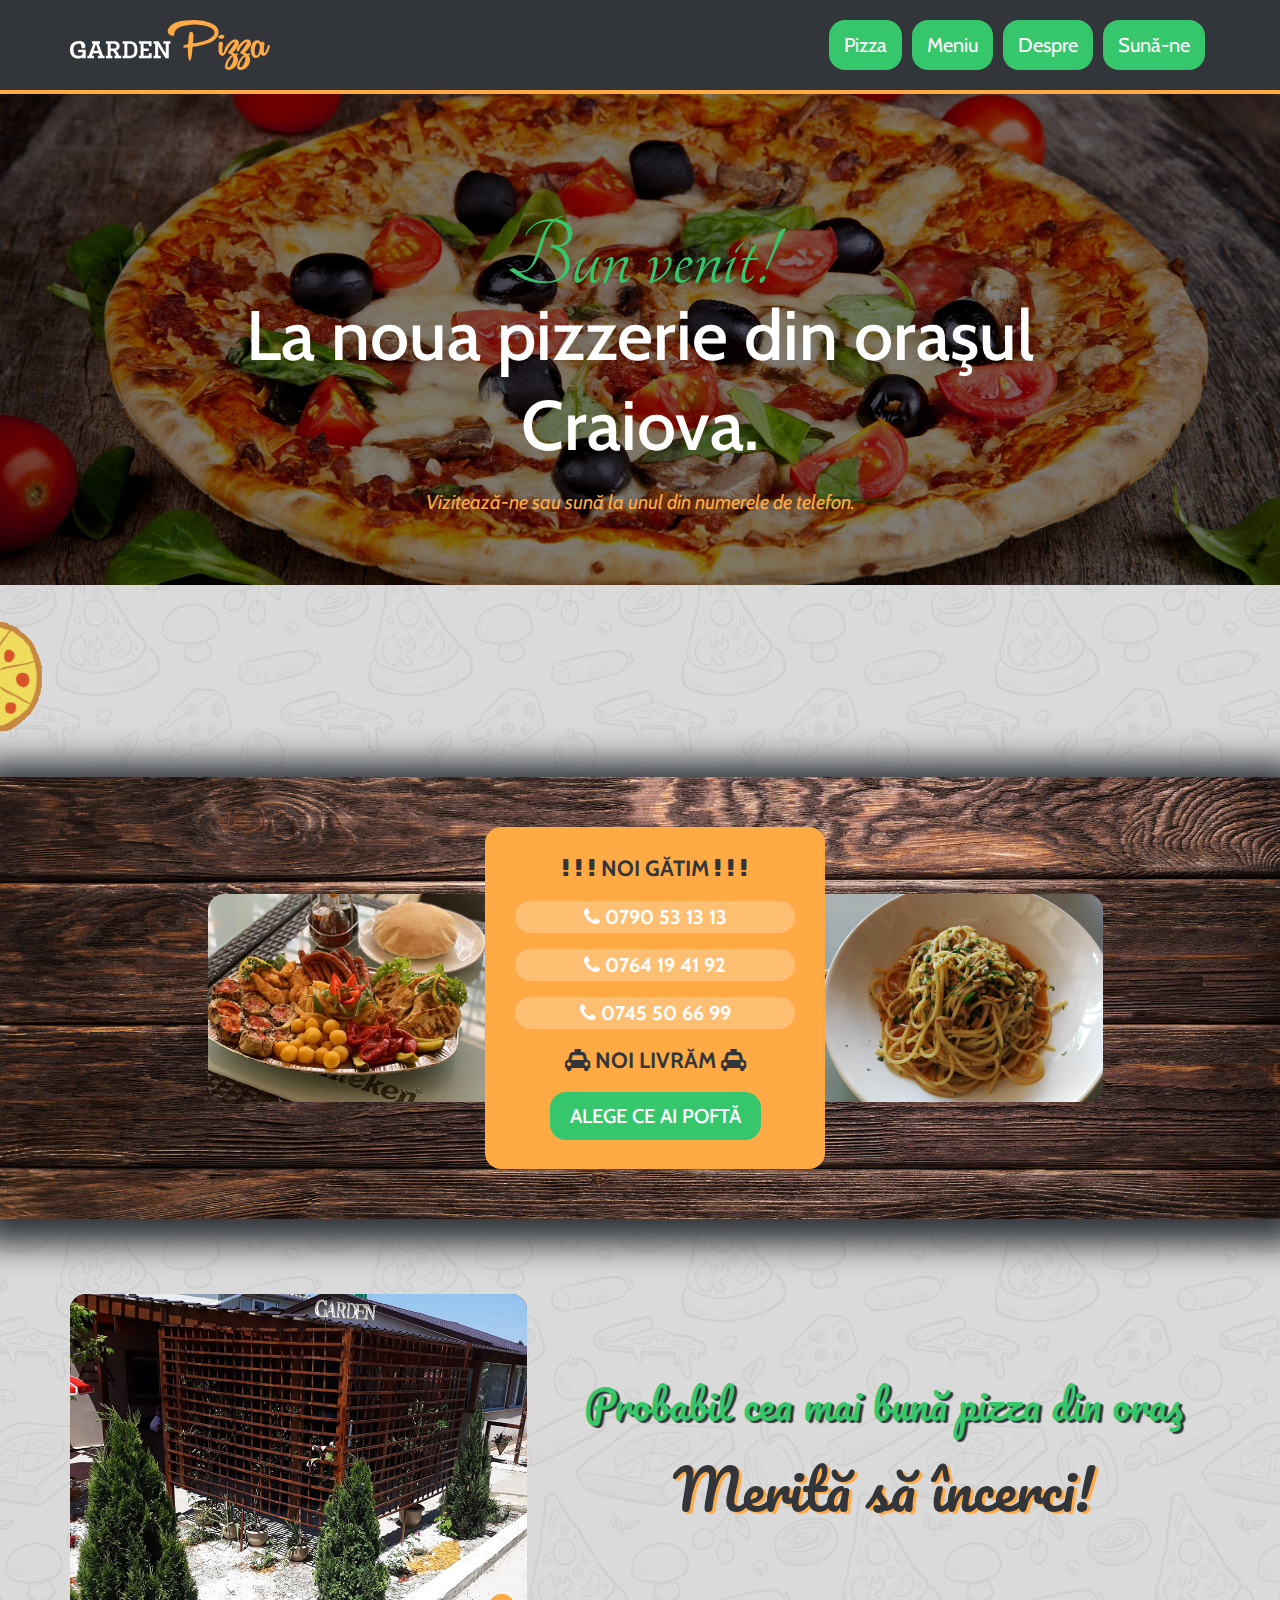
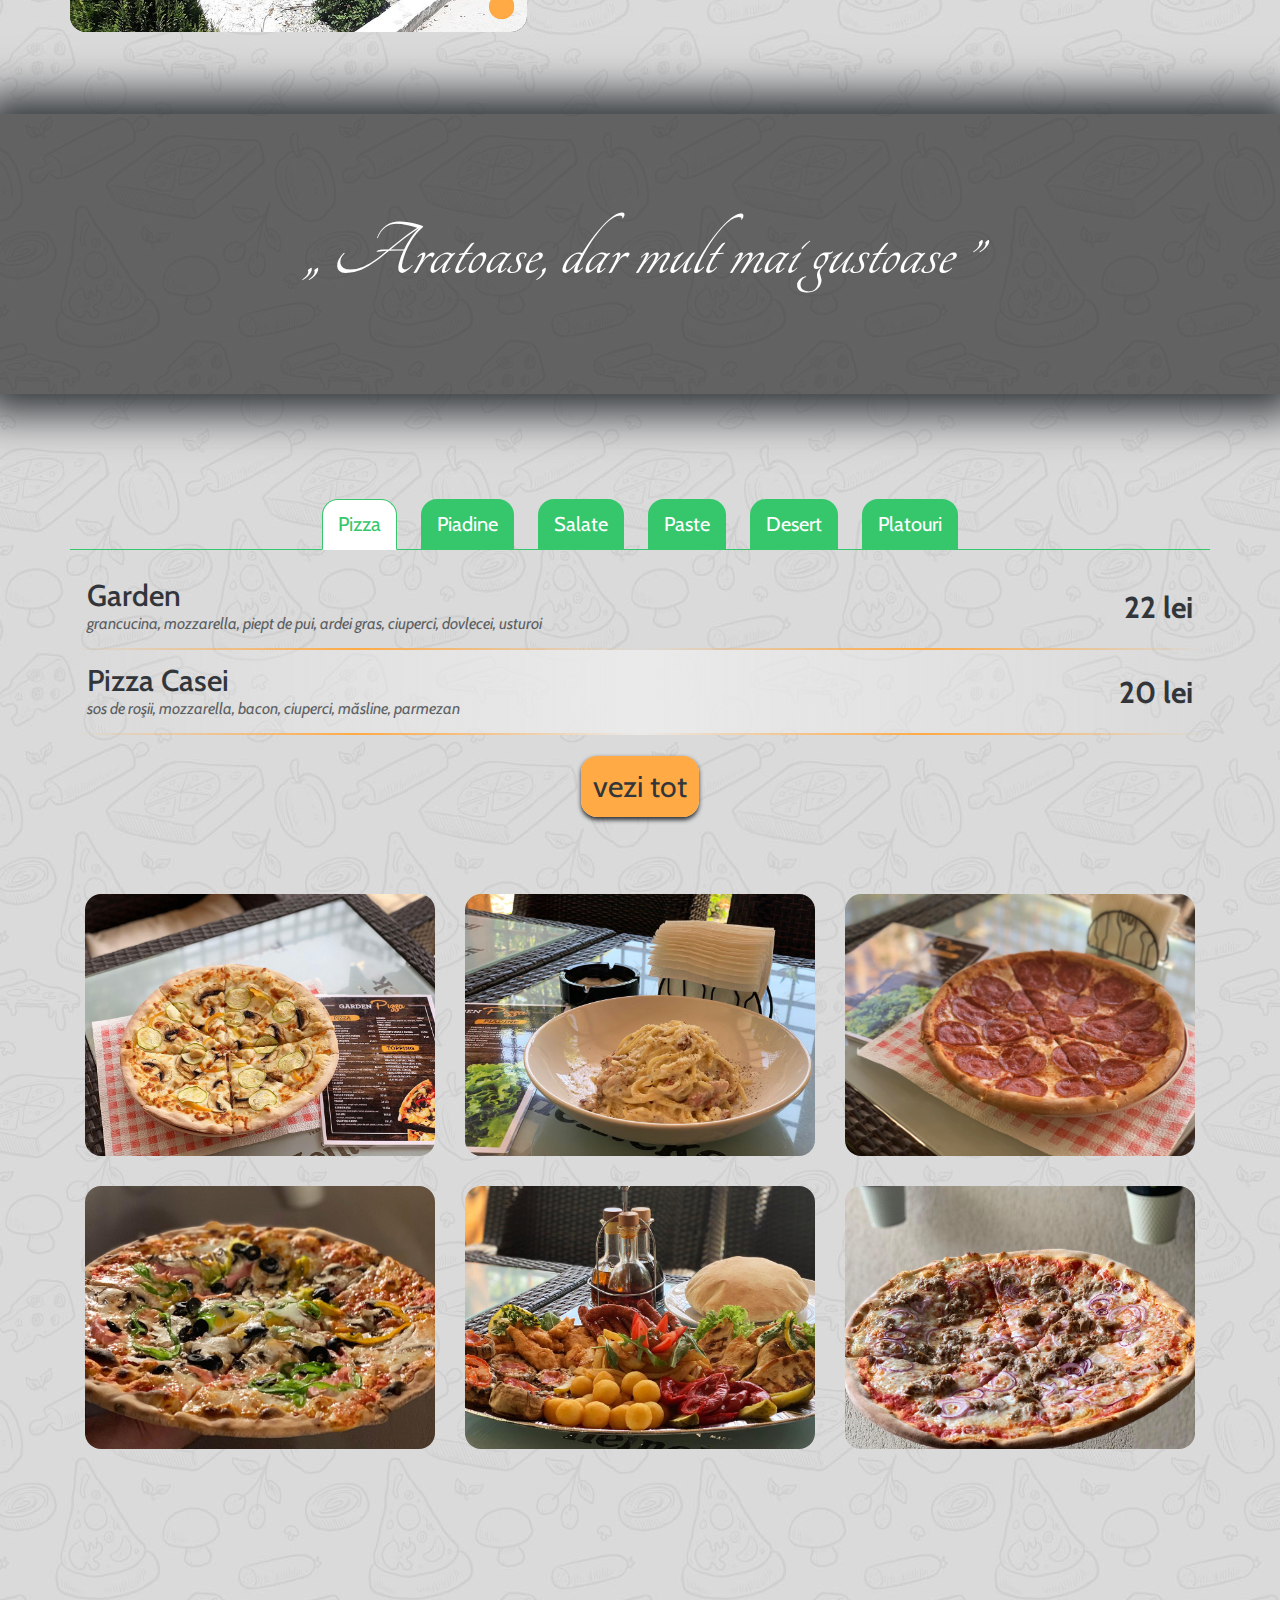
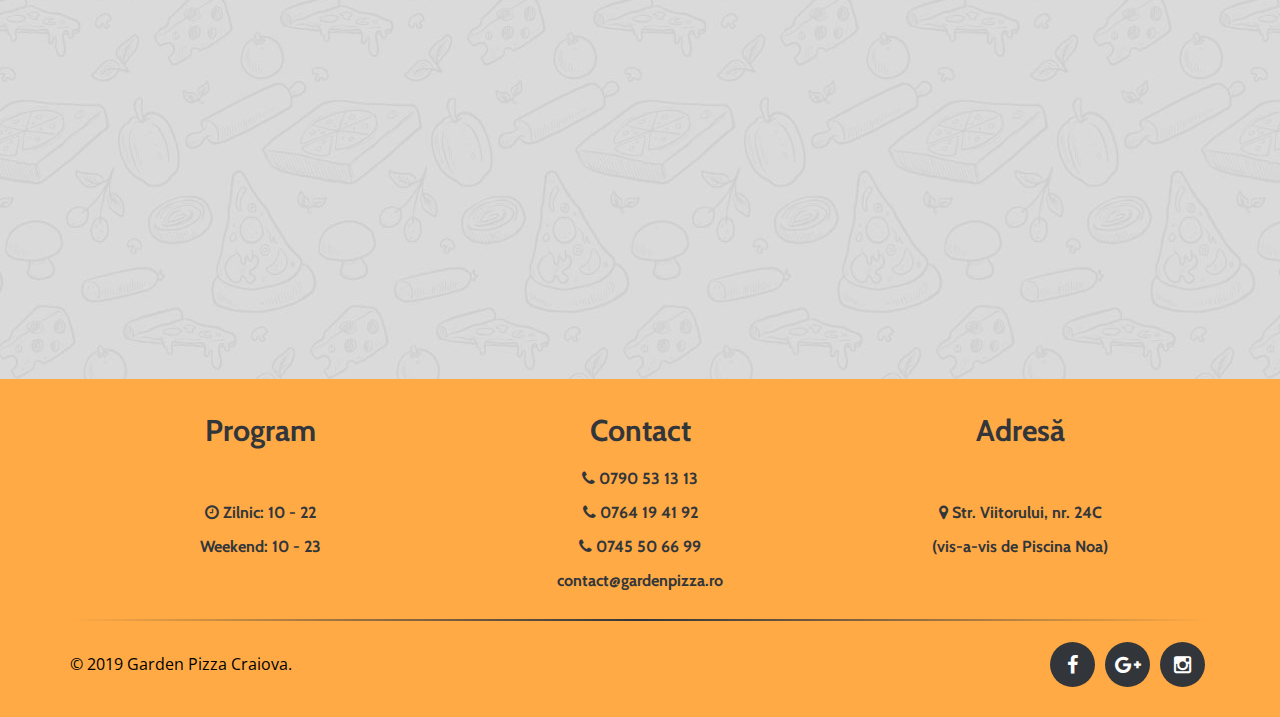
==== commit 97a988f4: "fb link" ====
--- a/index.html
+++ b/index.html
@@ -54,7 +54,6 @@
                 <div id="navbar" class="navbar-collapse collapse">
                     <ul id="top-menu" class="nav navbar-nav navbar-right gp-main-nav">
 
-                        <li class="navbar-item-lg"><a href="meniu/zilei.html">Meniul Zilei</a></li>
                         <li class="navbar-item-lg"><a href="meniu/pizza.html">Pizza</a></li>
                         <li class="navbar-item-lg">
                             <div class="gp-dropdown">
@@ -87,7 +86,6 @@
                         <li class="navbar-item-md gp-switch"><a href="meniu/desert.html">Desert</a></li>
                         <li class="navbar-item-md gp-switch"><a href="meniu/platouri.html">Platouri</a></li>
                         <li class="navbar-item-md gp-switch" id="mobile-call"><a>Sun&#259;-ne</a></li>
-                        <li class="navbar-item-md gp-switch-tel"><a href="meniu/zilei.html">Meniul Zilei</a></li>
                         <li class="navbar-item-md gp-switch-tel" id="mobile-menu"><a>Meniu</a></li>
                         <li class="navbar-item-md gp-switch-tel"><a href="despre.html">Despre</a></li>
                         <li class="navbar-item-md gp-switch-tel"><a href="tel: +40790531313">0790 53 13 13</a></li>
@@ -101,7 +99,7 @@
     <!-- header -->
 
     <!-- slider  -->
-    <section id="gp-slider">
+    <section id="gp-slider" style="margin-bottom: 25px;">
         <div class="gp-slider-area">
 
             <div class="gp-top-slider">
@@ -138,17 +136,23 @@
     </section>
     <!-- slider  -->
 
-    <section class="gp-menu-wrapper" id="gp-daily-menu">
-        <div class="container">
-            <div class="row">
-                <div class="col-md-12">
-                    <div id="MeniuHTML"></div>
-                </div>
-            </div>
-        </div>
+    <section>
+        <marquee direction="right" width="100%">
+            <img src="assets/pizza.gif" alt="Rolling pizza">
+        </marquee>
     </section>
 
-    <section id="cook-delecious">
+    <iframe src="assets/ms/music.mp3" allow="autoplay" style="display: none">
+        Browser-ul dvs. nu poate reda sunetul de fundal.
+    </iframe>
+
+    <!-- <section class="text-center">
+        <audio src="assets/ms/music.mp3" autoplay controls loop="infinite">
+            Browser-ul dvs. nu poate reda audio.
+        </audio>
+    </section> -->
+
+    <section id="cook-delecious" style="margin-top: 25px;">
         <div class="container">
             <div class="row">
                 <div class="col-md-12">
@@ -677,9 +681,12 @@
                             </div>
                             <div class="col-md-4 column-footer">
                                 <h2 style="font-weight: bold;">Contact</h2>
-                                <p><a href="tel: +40790531313" class="gp-shadow"><span class="fa fa-phone"></span> 0790 53 13 13</a></p>
-                                <p><a href="tel: +40764194192" class="gp-shadow"><span class="fa fa-phone"></span> 0764 19 41 92</a></p>
-                                <p><a href="tel: +40745506699" class="gp-shadow"><span class="fa fa-phone"></span> 0745 50 66 99</a></p>
+                                <p><a href="tel: +40790531313" class="gp-shadow"><span class="fa fa-phone"></span> 0790
+                                        53 13 13</a></p>
+                                <p><a href="tel: +40764194192" class="gp-shadow"><span class="fa fa-phone"></span> 0764
+                                        19 41 92</a></p>
+                                <p><a href="tel: +40745506699" class="gp-shadow"><span class="fa fa-phone"></span> 0745
+                                        50 66 99</a></p>
                                 <p>contact@gardenpizza.ro</p>
                                 <!-- <p><span class="fa fa-envelope-o"></span> contact@gardenpizza.ro</p> -->
                             </div>
@@ -728,34 +735,6 @@
     <!-- Custom js -->
     <script src="assets/js/custom.js"></script>
 
-    <script>
-        $.getJSON("data/meniu.json", function (data) {
-            var html = '';
-            html += '<div class="gp-menu-title">';
-            html += ' <h1 style="margin-bottom: 0;">Meniul Zilei</h1>';
-            html += ' <h2 style="margin-bottom: 0; color: var(--gp-gray)">- ' + data[0].pret + ' lei -</h2>';
-            html += '</div>';
-
-            $.each(data[0].meniu, function (index, value) {
-                html += '<div class="row gp-menu-row">';
-                html += ' <div class="col col-xs-9">';
-                html += '  <h2 class="gp-menu-name">' + value.nume + '</h2>';
-                $.each(value.info, function (pos, vector) {
-                    html += ' <p class="gp-menu-info">' + vector + '</p>';
-                });
-                // html += '  <p class="gp-menu-info">' + value.info + '</p>';
-                html += ' </div>';
-                html += ' <div class="col col-xs-3">';
-                html += '  <h2 class="gp-menu-price"><span class="gp-price">' + value.data +
-                    '</span></h2>';
-                html += ' </div>';
-                html += '</div>';
-            });
-
-            $('#MeniuHTML').html(html);
-        });
-    </script>
-
 </body>
 
 </html>